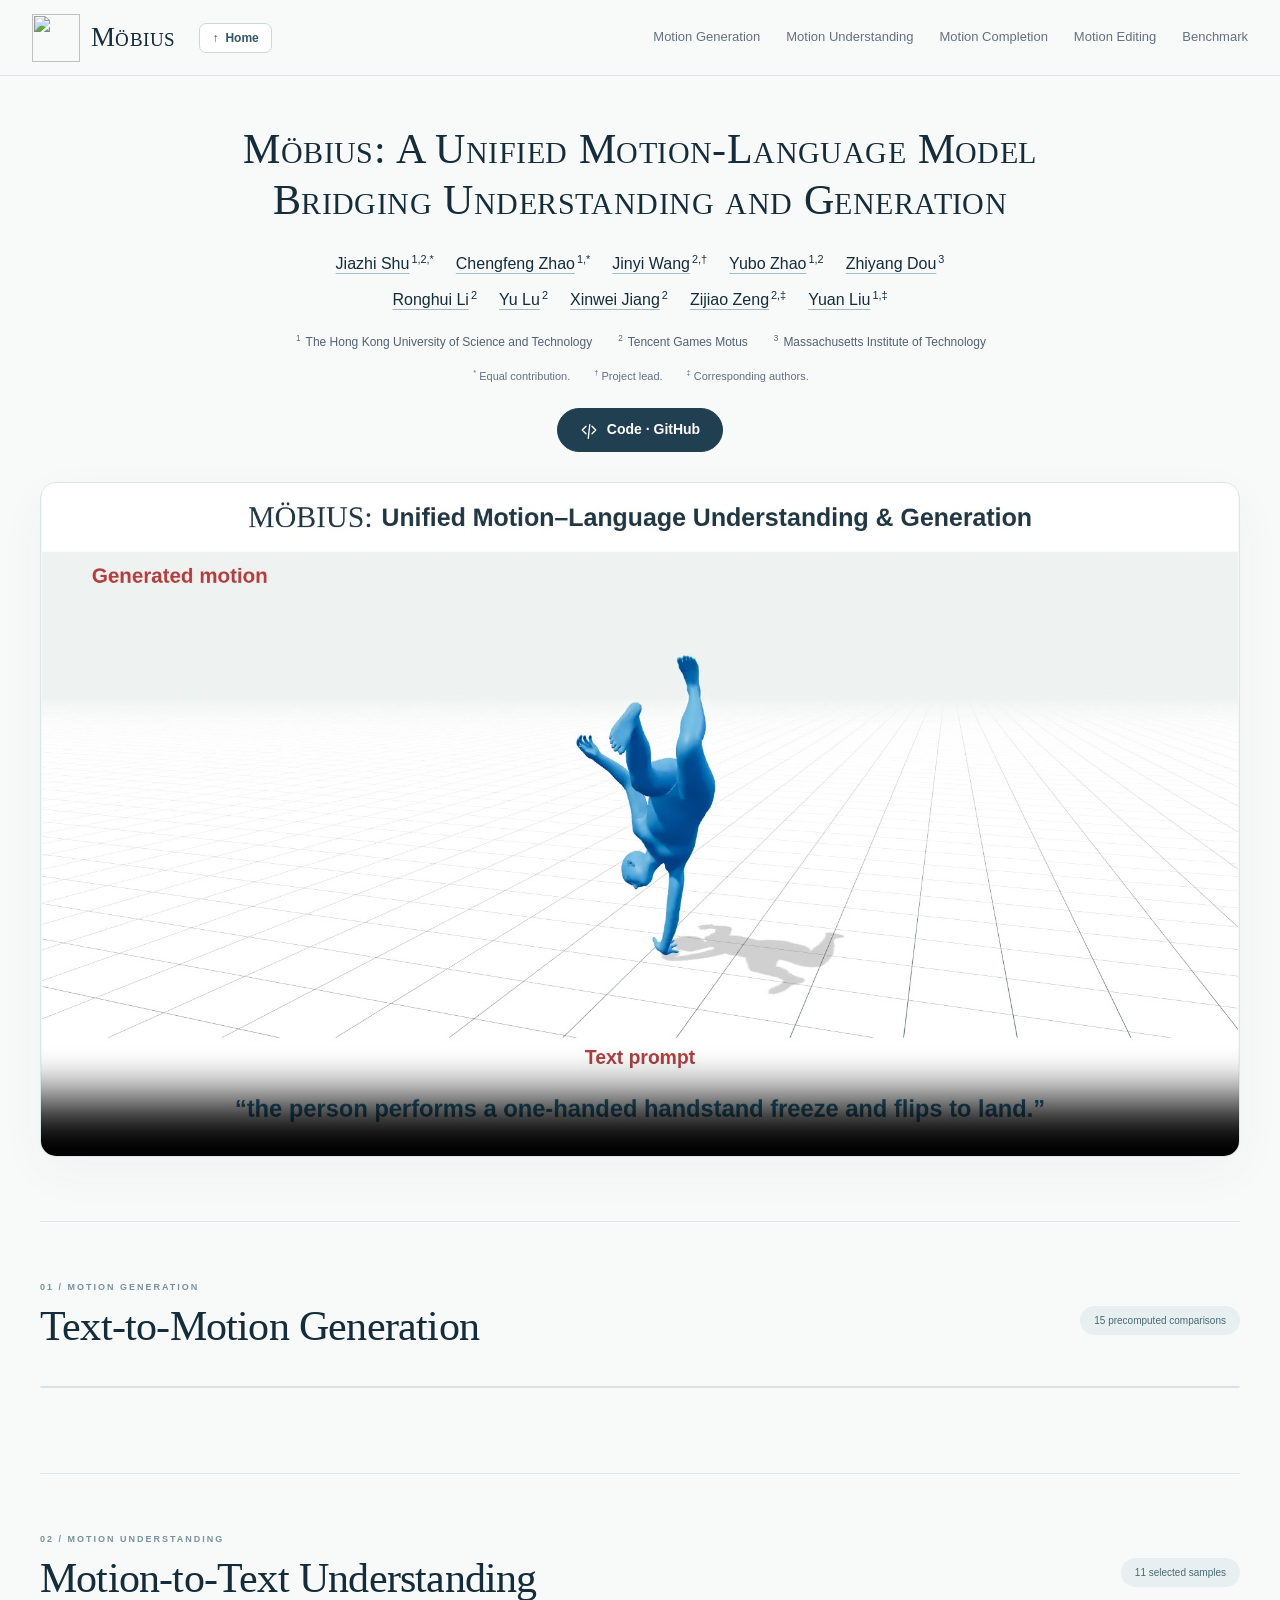
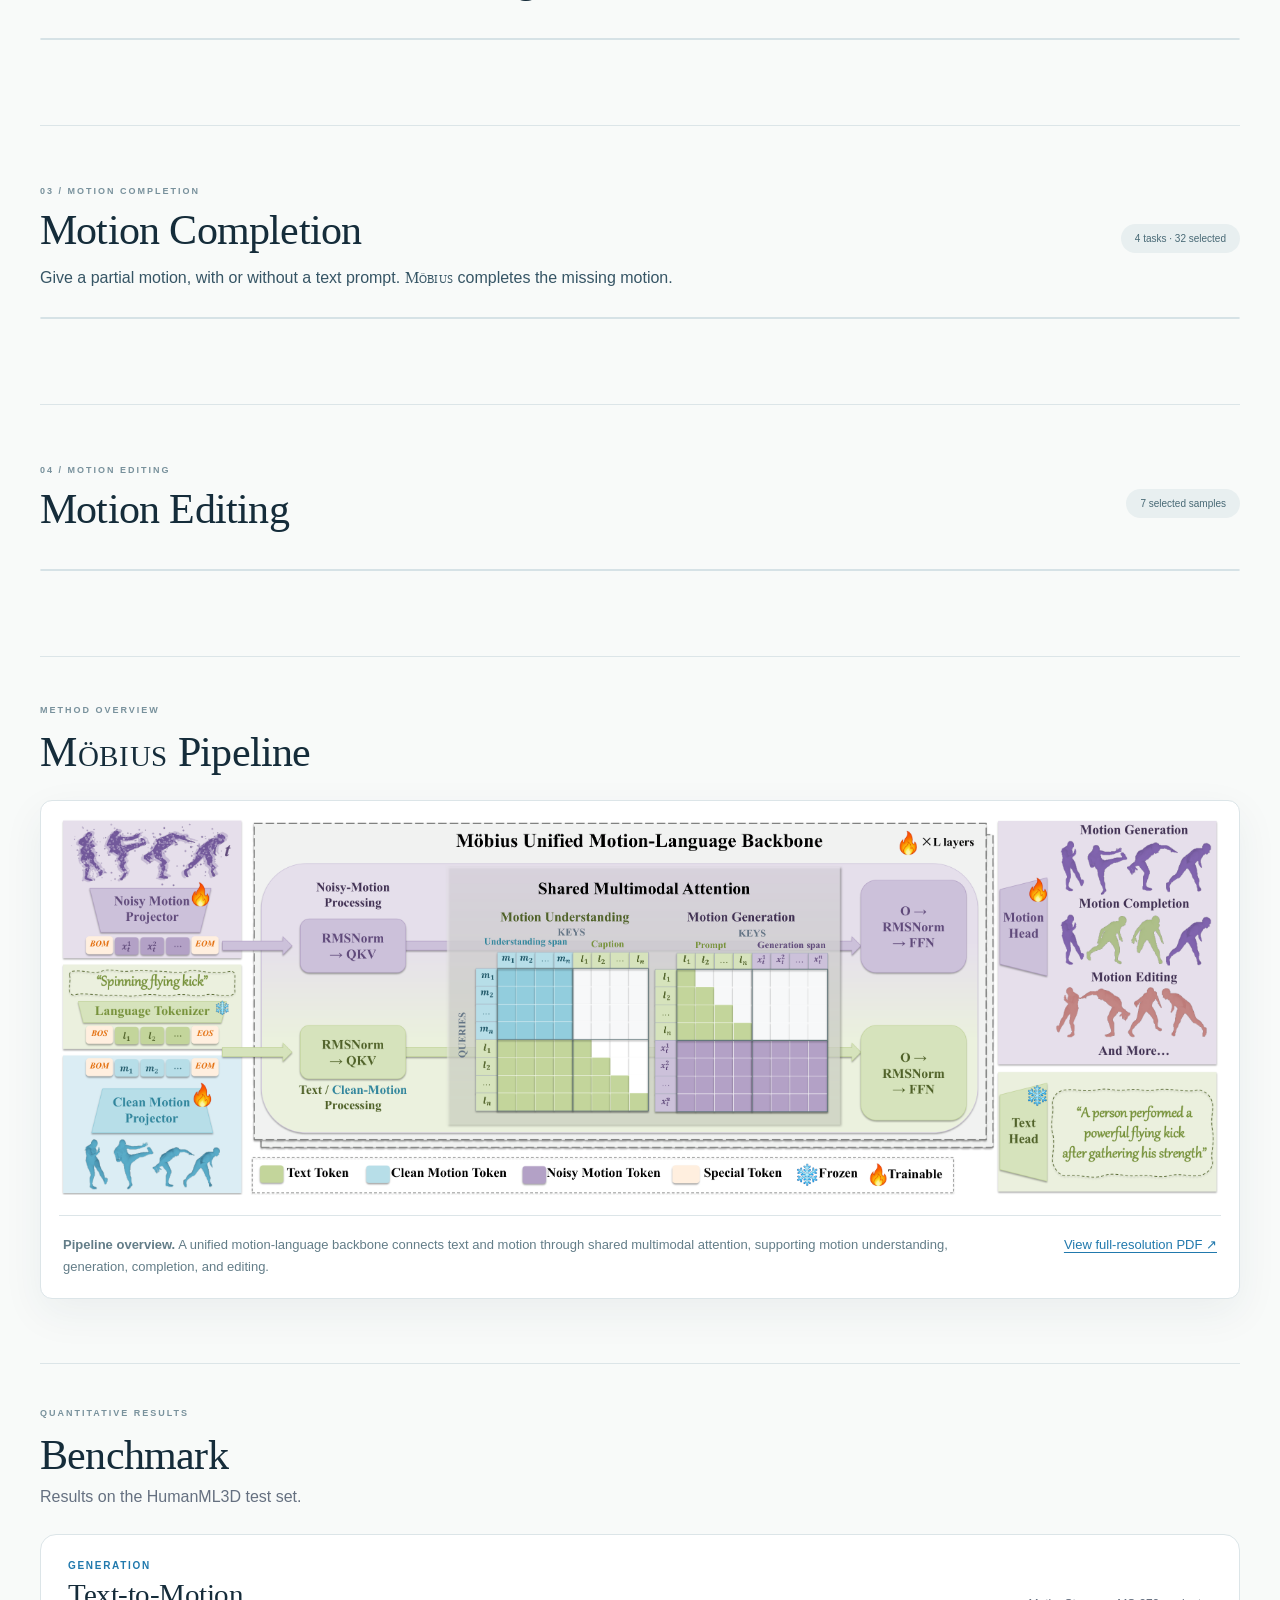
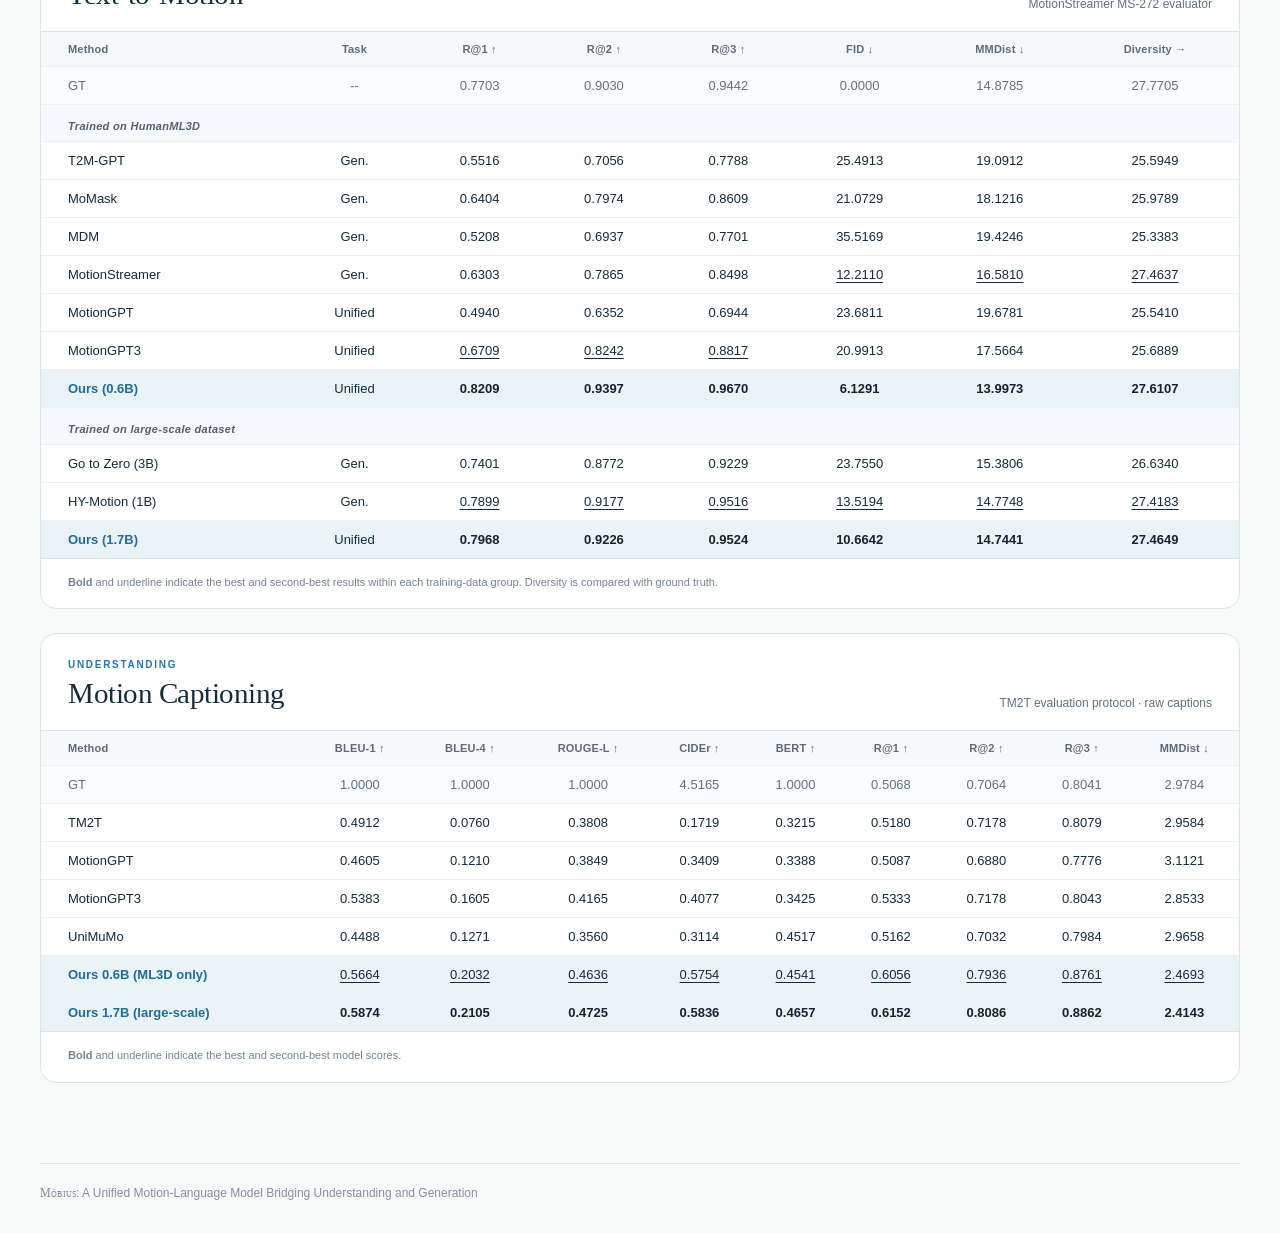
==== index.html @ ee6c6a85 "Link project page to code repository" ====
<!doctype html>
<html lang="en">
<head>
  <meta charset="UTF-8"><meta name="viewport" content="width=device-width,initial-scale=1">
  <title>Möbius: A Unified Motion-Language Model Bridging Understanding and Generation</title>
  <meta name="description" content="Möbius is a unified model for bidirectional human motion understanding and synthesis.">
  <link rel="icon" href="./assets/mobius-icon-square.svg?v=20261015" type="image/svg+xml">
  <link rel="stylesheet" href="./src/styles.css?v=20261030-mobius-smallcaps">
  <script type="importmap">{"imports":{"three":"./vendor/three/three.module.js"}}</script>
<link rel="stylesheet" href="./src/studio-preview.css?v=20261103-code-link"></head>
<body class="studio-preview">
  <header class="site-header"><div class="header-brand"><a class="wordmark" href="#top"><img class="logo" src="./assets/Mobius.svg" alt=""> <span class="paper-wordmark">Möbius</span></a><a class="header-home" href="#top" aria-label="Back to home"><span aria-hidden="true">↑</span> Home</a></div><nav class="section-nav" aria-label="Motion tasks"><a href="#t2m">Motion Generation</a><a href="#m2t">Motion Understanding</a><a href="#structure">Motion Completion</a><a href="#edit">Motion Editing</a><a href="#benchmark">Benchmark</a></nav></header>
  <main>
    <section class="intro paper-intro" id="top">
<h1>Möbius: A Unified Motion-Language Model<br>Bridging Understanding and Generation</h1>

      <div class="paper-authors" aria-label="Authors and affiliations">
        <p class="author-row"><span><a href="https://jiazhishu.github.io/" target="_blank" rel="noopener noreferrer">Jiazhi Shu</a><sup>1,2,*</sup></span><span><a href="https://afterjourney00.github.io/" target="_blank" rel="noopener noreferrer">Chengfeng Zhao</a><sup>1,*</sup></span><span><a href="https://openreview.net/profile?id=~Jinyi_Wang2" target="_blank" rel="noopener noreferrer">Jinyi Wang</a><sup>2,†</sup></span><span><a href="https://knoxzhao.github.io/" target="_blank" rel="noopener noreferrer">Yubo Zhao</a><sup>1,2</sup></span><span><a href="https://people.csail.mit.edu/frankzydou/" target="_blank" rel="noopener noreferrer">Zhiyang Dou</a><sup>3</sup></span></p>
        <p class="author-row"><span><a href="https://li-ronghui.github.io/" target="_blank" rel="noopener noreferrer">Ronghui Li</a><sup>2</sup></span><span><a href="https://openreview.net/profile?id=~Yu_Lu6" target="_blank" rel="noopener noreferrer">Yu Lu</a><sup>2</sup></span><span><a href="https://openreview.net/profile?id=~Xinwei_Jiang1" target="_blank" rel="noopener noreferrer">Xinwei Jiang</a><sup>2</sup></span><span><a href="https://openreview.net/profile?id=~Zijiao_Zeng1" target="_blank" rel="noopener noreferrer">Zijiao Zeng</a><sup>2,‡</sup></span><span><a href="https://liuyuan-pal.github.io/" target="_blank" rel="noopener noreferrer">Yuan Liu</a><sup>1,‡</sup></span></p>
        <div class="author-affiliations"><p><sup>1</sup>The Hong Kong University of Science and Technology</p><p><sup>2</sup>Tencent Games Motus</p><p><sup>3</sup>Massachusetts Institute of Technology</p></div>
        <p class="author-contributions"><span><sup>*</sup>Equal contribution.</span><span><sup>†</sup>Project lead.</span><span><sup>‡</sup>Corresponding authors.</span></p>
      </div>
      <div class="paper-links">
        <a class="paper-code-link" href="https://github.com/JiazhiShu/mobius-code" target="_blank" rel="noopener noreferrer" aria-label="View Möbius code repository on GitHub (opens in a new tab)">
          <svg width="18" height="18" viewBox="0 0 24 24" fill="none" stroke="currentColor" stroke-width="1.8" stroke-linecap="round" stroke-linejoin="round" aria-hidden="true"><path d="m8 7-5 5 5 5m8-10 5 5-5 5m-3-12-2 18"/></svg>
          <span>Code · GitHub</span>
        </a>
      </div>
</section>
<section class="demo-video-section" id="demo-video" aria-label="Möbius demonstration video"><video width="1920" height="1080" controls playsinline preload="auto" poster="./assets/mobius-full-demo-v4-poster.jpg" aria-label="Möbius demo: motion generation, understanding, editing, and a complete workflow"><source src="./assets/mobius-full-demo-v33-hd-compressed.mp4" type="video/mp4">Your browser does not support embedded video.</video></section>
    <section class="task-section" id="t2m" aria-labelledby="t2m-heading"><div class="task-heading"><div><p class="eyebrow">01 / MOTION GENERATION</p><h2 id="t2m-heading">Text-to-Motion Generation</h2></div><span class="section-chip">15 precomputed comparisons</span></div><div class="studio" data-task="t2m"></div></section>
    <section class="task-section" id="m2t" aria-labelledby="m2t-heading"><div class="task-heading"><div><p class="eyebrow">02 / MOTION UNDERSTANDING</p><h2 id="m2t-heading">Motion-to-Text Understanding</h2></div><span class="section-chip">11 selected samples</span></div><div class="studio" data-task="m2t"></div></section>
    <section class="task-section" id="structure" aria-labelledby="structure-heading"><div class="task-heading"><div><p class="eyebrow">03 / MOTION COMPLETION</p><h2 id="structure-heading">Motion Completion</h2><p>Give a partial motion, with or without a text prompt. <span class="mobius-name">Möbius</span> completes the missing motion.</p></div><span class="section-chip">4 tasks · 32 selected</span></div><div class="studio" data-task="structure"></div></section>
    <section class="task-section" id="edit" aria-labelledby="edit-heading"><div class="task-heading"><div><p class="eyebrow">04 / MOTION EDITING</p><h2 id="edit-heading">Motion Editing</h2></div><span class="section-chip">7 selected samples</span></div><div class="studio" data-task="edit"></div></section>
    <section id="method" class="pipeline-section" aria-labelledby="pipeline-heading"><div class="benchmark-heading"><p class="eyebrow">METHOD OVERVIEW</p><h2 id="pipeline-heading"><span class="mobius-name">Möbius</span> Pipeline</h2></div><figure class="pipeline-figure"><a href="./assets/pipeline-v2.pdf" target="_blank" rel="noopener" aria-label="Open the full-resolution pipeline PDF"><img src="./assets/pipeline-v2.webp" width="3333" height="1078" loading="lazy" decoding="async" alt="Möbius architecture: language tokens, clean motion, and noisy motion share a unified backbone for motion understanding, generation, completion, and editing."></a><figcaption><span><strong>Pipeline overview.</strong> A unified motion-language backbone connects text and motion through shared multimodal attention, supporting motion understanding, generation, completion, and editing.</span><a href="./assets/pipeline-v2.pdf" target="_blank" rel="noopener">View full-resolution PDF ↗</a></figcaption></figure></section>
    <section class="benchmark-section" id="benchmark" aria-labelledby="benchmark-heading">
      <div class="benchmark-heading"><p class="eyebrow">QUANTITATIVE RESULTS</p><h2 id="benchmark-heading">Benchmark</h2><p>Results on the HumanML3D test set.</p></div>

      <article class="benchmark-card">
        <div class="benchmark-title"><div><span>GENERATION</span><h3>Text-to-Motion</h3></div><p>MotionStreamer MS-272 evaluator</p></div>
        <div class="table-scroll" role="region" aria-label="Text-to-motion benchmark results" tabindex="0">
          <table class="benchmark-table t2m-table">
            <thead><tr><th>Method</th><th>Task</th><th>R@1 ↑</th><th>R@2 ↑</th><th>R@3 ↑</th><th>FID ↓</th><th>MMDist ↓</th><th>Diversity →</th></tr></thead>
            <tbody>
<tr class="ground-truth"><th>GT</th><td>--</td><td>0.7703</td><td>0.9030</td><td>0.9442</td><td>0.0000</td><td>14.8785</td><td>27.7705</td></tr>
<tr class="group-row"><th colspan="8">Trained on HumanML3D</th></tr>
<tr><th>T2M-GPT</th><td>Gen.</td><td>0.5516</td><td>0.7056</td><td>0.7788</td><td>25.4913</td><td>19.0912</td><td>25.5949</td></tr>
<tr><th>MoMask</th><td>Gen.</td><td>0.6404</td><td>0.7974</td><td>0.8609</td><td>21.0729</td><td>18.1216</td><td>25.9789</td></tr>
<tr><th>MDM</th><td>Gen.</td><td>0.5208</td><td>0.6937</td><td>0.7701</td><td>35.5169</td><td>19.4246</td><td>25.3383</td></tr>
<tr><th>MotionStreamer</th><td>Gen.</td><td>0.6303</td><td>0.7865</td><td>0.8498</td><td class="second">12.2110</td><td class="second">16.5810</td><td class="second">27.4637</td></tr>
<tr><th>MotionGPT</th><td>Unified</td><td>0.4940</td><td>0.6352</td><td>0.6944</td><td>23.6811</td><td>19.6781</td><td>25.5410</td></tr>
<tr><th>MotionGPT3</th><td>Unified</td><td class="second">0.6709</td><td class="second">0.8242</td><td class="second">0.8817</td><td>20.9913</td><td>17.5664</td><td>25.6889</td></tr>
<tr class="ours"><th>Ours (0.6B)</th><td>Unified</td><td class="best">0.8209</td><td class="best">0.9397</td><td class="best">0.9670</td><td class="best">6.1291</td><td class="best">13.9973</td><td class="best">27.6107</td></tr>
<tr class="group-row"><th colspan="8">Trained on large-scale dataset</th></tr>
<tr><th>Go to Zero (3B)</th><td>Gen.</td><td>0.7401</td><td>0.8772</td><td>0.9229</td><td>23.7550</td><td>15.3806</td><td>26.6340</td></tr>
<tr><th>HY-Motion (1B)</th><td>Gen.</td><td class="second">0.7899</td><td class="second">0.9177</td><td class="second">0.9516</td><td class="second">13.5194</td><td class="second">14.7748</td><td class="second">27.4183</td></tr>
<tr class="ours"><th>Ours (1.7B)</th><td>Unified</td><td class="best">0.7968</td><td class="best">0.9226</td><td class="best">0.9524</td><td class="best">10.6642</td><td class="best">14.7441</td><td class="best">27.4649</td></tr>
</tbody>
          </table>
        </div>
        <p class="benchmark-note"><strong>Bold</strong> and <span class="second">underline</span> indicate the best and second-best results within each training-data group. Diversity is compared with ground truth.</p>
      </article>

      <article class="benchmark-card">
        <div class="benchmark-title"><div><span>UNDERSTANDING</span><h3>Motion Captioning</h3></div><p>TM2T evaluation protocol · raw captions</p></div>
        <div class="table-scroll" role="region" aria-label="Motion-to-text benchmark results" tabindex="0">
          <table class="benchmark-table m2t-table">
            <thead><tr><th>Method</th><th>BLEU-1 ↑</th><th>BLEU-4 ↑</th><th>ROUGE-L ↑</th><th>CIDEr ↑</th><th>BERT ↑</th><th>R@1 ↑</th><th>R@2 ↑</th><th>R@3 ↑</th><th>MMDist ↓</th></tr></thead>
            <tbody>
<tr class="ground-truth"><th>GT</th><td>1.0000</td><td>1.0000</td><td>1.0000</td><td>4.5165</td><td>1.0000</td><td>0.5068</td><td>0.7064</td><td>0.8041</td><td>2.9784</td></tr>
<tr><th>TM2T</th><td>0.4912</td><td>0.0760</td><td>0.3808</td><td>0.1719</td><td>0.3215</td><td>0.5180</td><td>0.7178</td><td>0.8079</td><td>2.9584</td></tr>
<tr><th>MotionGPT</th><td>0.4605</td><td>0.1210</td><td>0.3849</td><td>0.3409</td><td>0.3388</td><td>0.5087</td><td>0.6880</td><td>0.7776</td><td>3.1121</td></tr>
<tr><th>MotionGPT3</th><td>0.5383</td><td>0.1605</td><td>0.4165</td><td>0.4077</td><td>0.3425</td><td>0.5333</td><td>0.7178</td><td>0.8043</td><td>2.8533</td></tr>
<tr><th>UniMuMo</th><td>0.4488</td><td>0.1271</td><td>0.3560</td><td>0.3114</td><td>0.4517</td><td>0.5162</td><td>0.7032</td><td>0.7984</td><td>2.9658</td></tr>
<tr class="ours"><th>Ours 0.6B (ML3D only)</th><td class="second">0.5664</td><td class="second">0.2032</td><td class="second">0.4636</td><td class="second">0.5754</td><td class="second">0.4541</td><td class="second">0.6056</td><td class="second">0.7936</td><td class="second">0.8761</td><td class="second">2.4693</td></tr>
<tr class="ours"><th>Ours 1.7B (large-scale)</th><td class="best">0.5874</td><td class="best">0.2105</td><td class="best">0.4725</td><td class="best">0.5836</td><td class="best">0.4657</td><td class="best">0.6152</td><td class="best">0.8086</td><td class="best">0.8862</td><td class="best">2.4143</td></tr>
</tbody>
          </table>
        </div>
        <p class="benchmark-note"><strong>Bold</strong> and <span class="second">underline</span> indicate the best and second-best model scores.</p>
      </article>
    </section>
    <footer><span><span class="mobius-name">Möbius</span>: A Unified Motion-Language Model Bridging Understanding and Generation</span></footer>
  </main>
  <template id="viewer-template"><div class="case-nav"><div><span class="case-eyebrow">EXAMPLE</span><span id="case-count">01 / 08</span></div><div class="case-controls"><button id="previous-case" aria-label="Previous example">←</button><label class="sr-only" for="case-select">Choose example</label><select id="case-select"></select><button id="next-case" aria-label="Next example">→</button></div></div>      <div class="studio-body">
        <div class="viewer-column">
          <div class="stage-toolbar"><span id="stage-title">Reference motion</span><div class="view-buttons" aria-label="Camera presets"><button data-camera="perspective" aria-label="Perspective view" aria-pressed="true">3D</button><button data-camera="front" aria-pressed="false">Front</button><button data-camera="side" aria-pressed="false">Side</button><button id="reset-view" title="Reset camera">Reset</button></div></div>
          <div class="stage" id="stage">
            <canvas id="motion-canvas" aria-label="Interactive 3D human motion. Drag to orbit and scroll to zoom." tabindex="0"></canvas>
            <div class="stage-tag" id="stage-tag">REFERENCE SAMPLE</div>
            <div class="stage-status" id="stage-status" role="status">Loading motion…</div>
            <div class="split-label" id="split-source" hidden>Source</div>
            <div class="split-label" id="split-output" hidden>Edited</div>
            <div class="split-empty" id="edit-empty" hidden><span class="empty-mark">＋</span><strong>Edited motion</strong><p>A paired model result will appear here.</p></div>
            <div class="stage-help">Drag to orbit · Scroll to zoom</div><div class="axis-label">Y ↑ <span>METERS</span></div>
          </div>
          <div class="transport">
            <div class="timeline-heading"><span id="timeline-label">Motion timeline</span><div class="legend" id="mask-legend" hidden><span class="known-dot">Given frames</span><span class="generated-dot">Generated frames</span></div><span id="frame-label">0 / 0</span></div>
            <div class="timeline"><div id="mask-track" aria-hidden="true"></div><input id="scrubber" type="range" min="0" max="1" value="0" step="0.001" aria-label="Playback time" disabled></div>
            <div class="playback-row"><div class="playback-left"><button id="play" class="play-button" aria-label="Play motion" disabled>▶</button><button id="step-back" class="step-button" aria-label="Previous frame" disabled>Ⅰ‹</button><button id="step-forward" class="step-button" aria-label="Next frame" disabled>›Ⅰ</button><output id="time-label">0.00 / 0.00 s</output></div><div class="playback-right"><label class="speed-label" for="speed">Speed</label><select id="speed"><option value="0.25">0.25×</option><option value="0.5">0.5×</option><option value="1" selected>1×</option><option value="1.5">1.5×</option></select><label class="check-label"><input id="ghosts" type="checkbox"> Ghost poses</label></div></div>
          </div>
        </div>
        <aside class="inspector" id="inspector"></aside>
      </div>
      <div class="provenance-bar" hidden><span class="reference-badge">PRECOMPUTED RESULTS</span><p id="provenance-text"></p></div>
</template>
  <noscript>This interactive viewer needs JavaScript enabled.</noscript>
  <script type="module" src="./src/studio-app.js?v=20261030-mobius-smallcaps"></script><script type="module" src="./src/studio-preview.js?v=20261015-simple-intro"></script>
</body>
</html>
---- src/styles.css ----
:root{font-family:Inter,Arial,Helvetica,sans-serif;color:#202936;background:#fbfcfd;font-synthesis:none;--ink:#202936;--muted:#657080;--line:#e4e8ed;--blue:#3275d1;--orange:#e9823f}
*{box-sizing:border-box}body{margin:0}button,select,input{font:inherit}button,a,input,select{-webkit-tap-highlight-color:transparent}button{cursor:pointer}button:disabled{cursor:not-allowed;opacity:.4}button:focus-visible,a:focus-visible,select:focus-visible,input:focus-visible,canvas:focus-visible{outline:3px solid #3275d1;outline-offset:3px}button{color:inherit}a{color:inherit;text-decoration:none}[hidden]{display:none!important}.site-header{height:82px;display:flex;align-items:center;justify-content:space-between;gap:24px;max-width:1440px;padding:0 48px;margin:auto;border-bottom:1px solid var(--line)}.wordmark{font-size:20px;letter-spacing:-.6px;font-weight:700;display:flex;align-items:center;gap:11px}.logo{background:#202936;color:#ffa36a;font-size:25px;width:33px;height:33px;border-radius:9px;display:grid;place-items:center;line-height:1;padding-bottom:4px}.build-label{font-size:12px;letter-spacing:1.4px;color:#7b8592}.build-label span{margin:0 9px;color:#bec6ce}.header-link{font-size:14px}.header-link span{margin-left:10px}main{max-width:1344px;margin:auto;padding:0 32px}.intro{padding:48px 0 32px}.eyebrow{font-size:12px;letter-spacing:2px;font-weight:600;color:var(--muted);margin:0 0 13px}h1{font-size:clamp(32px,3.8vw,51px);font-weight:550;letter-spacing:-2px;line-height:1.12;margin:0 0 14px}.intro>p:last-child{margin:0;color:var(--muted);font-size:16px}.studio{background:white;border:1px solid var(--line);border-radius:16px;overflow:hidden;box-shadow:0 10px 30px #263d5110}.task-tabs{display:flex;padding:0 22px;border-bottom:1px solid var(--line);gap:12px;overflow:auto}.task-tabs button{background:none;border:0;border-bottom:2px solid transparent;padding:22px 15px 19px;white-space:nowrap;font-size:14px;font-weight:550;color:var(--muted)}.task-tabs button span{font-size:12px;color:#9aa3ae;margin-right:9px}.task-tabs button[aria-selected=true]{color:var(--ink);border-bottom-color:var(--orange)}.task-tabs button[aria-selected=true] span{color:var(--orange)}.studio-body{display:grid;grid-template-columns:minmax(0,1fr) 300px;min-height:548px}.viewer-column{min-width:0;border-right:1px solid var(--line)}.stage-toolbar{display:flex;justify-content:space-between;align-items:center;gap:12px;padding:16px 22px;font-size:14px;background:#f7f9fb}.view-buttons{display:flex;gap:3px;flex-wrap:wrap}.view-buttons button{background:transparent;border:1px solid transparent;border-radius:5px;padding:5px 9px;font-size:12px;color:var(--muted)}.view-buttons button[aria-pressed=true]{border-color:#dce2e8;background:white;color:var(--ink)}.view-buttons button:hover{background:#e9edf1}.stage{position:relative;height:364px;overflow:hidden;background:#f3f6f9}canvas{width:100%;height:100%;display:block;touch-action:none}.stage-tag{position:absolute;top:18px;left:22px;font-size:11px;letter-spacing:1.3px;color:#778595;border:1px solid #dce3ea;border-radius:4px;background:#ffffffbf;padding:6px 9px;pointer-events:none}.stage-help{position:absolute;bottom:17px;left:22px;font-size:12px;color:#7b8898;pointer-events:none}.axis-label{position:absolute;right:22px;bottom:17px;font-size:12px;color:#6c798a;pointer-events:none}.axis-label span{margin-left:12px;font-size:10px;letter-spacing:1px}.stage-status{position:absolute;inset:0;background:#f3f6f9ef;display:flex;flex-direction:column;align-items:center;justify-content:center;gap:15px;text-align:center;font-size:14px;color:var(--muted);padding:24px;z-index:3}.stage-status button{border:1px solid var(--line);border-radius:6px;background:white;padding:8px 15px}.split-empty{position:absolute;left:50%;right:0;top:0;bottom:0;border-left:1px solid #d9e0e7;background:#f5f7f9eb;display:flex;flex-direction:column;align-items:center;justify-content:center;padding:25px;text-align:center}.split-empty strong{font-size:16px;font-weight:550}.split-empty p{font-size:14px;line-height:1.6;color:var(--muted);max-width:190px}.empty-mark{font-size:32px;color:#adb7c3;margin-bottom:12px}.split-label{position:absolute;left:23px;top:62px;font-size:13px;color:var(--muted)}.transport{padding:20px 23px}.timeline-heading{display:flex;align-items:center;justify-content:space-between;gap:12px;font-size:12px;color:var(--muted)}[id$="-frame-label"]{font-variant-numeric:tabular-nums;margin-left:auto}.legend{display:flex;gap:13px;font-size:12px}.legend span:before{content:'';display:inline-block;width:7px;height:7px;border-radius:2px;background:var(--blue);margin-right:5px}.legend .generated-dot:before{background:var(--orange)}.timeline{position:relative;height:30px;display:flex;align-items:center;margin:8px 0 13px}[id$="-mask-track"]{position:absolute;left:0;right:0;height:6px;border-radius:4px;overflow:hidden;background:#d5e0ee;display:flex}[id$="-mask-track"] i{height:100%;min-width:1px}.timeline input{appearance:none;-webkit-appearance:none;width:100%;margin:0;background:transparent;position:relative;height:24px;cursor:pointer}.timeline input::-webkit-slider-runnable-track{height:6px;background:transparent}.timeline input::-moz-range-track{height:6px;background:transparent}.timeline input::-webkit-slider-thumb{appearance:none;width:12px;height:20px;background:#263442;border:3px solid white;border-radius:5px;margin-top:-7px;box-shadow:0 0 0 1px #263442}.timeline input::-moz-range-thumb{width:7px;height:14px;background:#263442;border:3px solid white;border-radius:5px;box-shadow:0 0 0 1px #263442}.playback-row,.playback-left,.playback-right{display:flex;align-items:center;gap:12px}.playback-row{justify-content:space-between;flex-wrap:wrap}.play-button{width:34px;height:34px;border:0;border-radius:50%;background:#273442;color:white;font-size:13px}.step-button{border:0;background:transparent;font-size:17px;padding:2px;color:#6b7787}output{font-size:12px;font-variant-numeric:tabular-nums;color:var(--muted)}select{border:1px solid var(--line);background:white;border-radius:6px;padding:6px 8px;font-size:14px;color:var(--ink)}.speed-label{font-size:12px;color:var(--muted)}.check-label{display:flex;align-items:center;gap:5px;font-size:12px;white-space:nowrap;color:var(--muted)}input[type=checkbox]{accent-color:var(--blue)}.inspector{padding:27px 25px;display:flex;flex-direction:column;gap:22px;min-width:0}.inspector .eyebrow{font-size:11px;letter-spacing:1.6px;margin-bottom:11px}.inspector h2{font-size:21px;letter-spacing:-.5px;line-height:1.3;margin:0 0 10px;font-weight:550}.description{font-size:14px;color:var(--muted);line-height:1.65;margin:0}.prompt-card{border-left:2px solid #dbe5f3;padding-left:14px;margin:0;font-size:16px;line-height:1.65}.task-block{display:flex;flex-direction:column;gap:10px}.task-block label{font-size:12px;color:var(--muted);font-weight:550}.task-block select{width:100%;font-size:14px;padding:10px}.empty-output{background:#f7f9fb;border:1px dashed #dce3ea;border-radius:8px;padding:14px;font-size:14px;color:#7a8696;line-height:1.6}.task-actions{display:flex;gap:5px;flex-wrap:wrap}.task-actions button{font-size:12px;padding:8px;border-radius:6px;border:1px solid var(--line);background:white}.task-actions button[aria-pressed=true]{background:#eaf1fb;border-color:#bfd2ee;color:#2864b6}.facts{display:flex;flex-wrap:wrap;gap:7px}.facts span{font-size:11px;color:#748090;padding:5px 7px;border:1px solid var(--line);border-radius:4px}.metadata{margin-top:auto;padding-top:15px;border-top:1px solid var(--line);font-size:12px;color:var(--muted)}.metadata summary{cursor:pointer}.metadata dl{display:grid;grid-template-columns:1fr 1fr;gap:8px;font-size:12px;overflow-wrap:anywhere}.metadata dt{color:#8a94a1}.metadata dd{margin:0}.provenance-bar{display:flex;align-items:center;gap:12px;padding:12px 22px;background:#fafbfd;border-top:1px solid var(--line)}.reference-badge{white-space:nowrap;color:#7c6543;background:#f4efe7;border:1px solid #e9dece;font-size:10px;letter-spacing:.8px;padding:4px 7px;border-radius:4px}.provenance-bar p{font-size:12px;line-height:1.5;margin:0;color:#788391}.examples{padding:43px 0 35px}.section-heading{display:flex;align-items:flex-end;justify-content:space-between;gap:20px;margin-bottom:22px}.section-heading .eyebrow{font-size:10px;margin-bottom:9px}.section-heading h2{font-size:24px;letter-spacing:-.6px;margin:0;font-weight:550}.section-heading>span{font-size:12px;color:var(--muted)}.sample-grid{display:grid;grid-template-columns:repeat(4,minmax(0,1fr));gap:16px}.sample-card{text-align:left;background:white;border:1px solid var(--line);border-radius:10px;overflow:hidden;padding:0;transition:border-color .15s,transform .15s}.sample-card:hover{transform:translateY(-3px);border-color:#a9bfdc}.sample-card[aria-pressed=true]{border-color:#6592cb;box-shadow:0 0 0 1px #6592cb}.sample-image{height:140px;background:#f3f6f9;display:block;width:100%;object-fit:contain}.sample-card-body{padding:15px}.sample-card-top{display:flex;justify-content:space-between;gap:6px;align-items:center}.sample-card strong{font-size:14px;font-weight:550}.sample-card small{font-size:10px;color:#8994a0}.sample-card p{font-size:12px;line-height:1.6;color:var(--muted);margin:8px 0 0}.sample-card .sample-number{font-size:52px;letter-spacing:-3px;color:#c1cdda;display:grid;place-items:center}footer{display:flex;justify-content:space-between;gap:20px;padding:22px 0 32px;border-top:1px solid var(--line);font-size:12px;color:#85909c}.footer-divider{margin:0 10px;color:#c0c7cf}
@media(min-width:1500px){.stage{height:410px}}@media(max-width:1000px){.studio-body{grid-template-columns:minmax(0,1fr) 260px}.inspector{padding:22px 18px}.legend{gap:7px}.playback-right{gap:7px}.speed-label{display:none}.build-label{display:none}.task-tabs{gap:2px;padding:0 12px}.task-tabs button{padding-left:12px;padding-right:12px}.sample-grid{gap:12px}.sample-card-top{align-items:flex-start;flex-direction:column}}
@media(max-width:760px){main{padding:0 18px}.site-header{padding:0 20px;height:66px}.header-link{font-size:12px}.intro{padding:32px 0 26px}h1{letter-spacing:-1.3px}.intro>p:last-child{font-size:14px;line-height:1.6}.studio-body{grid-template-columns:1fr}.viewer-column{border-right:0}.inspector{border-top:1px solid var(--line);gap:18px;padding:24px}.stage{height:330px}.task-tabs{padding:0 8px;gap:0}.task-tabs button{font-size:13px;padding:18px 12px}.task-tabs button span{display:none}.stage-toolbar{padding:12px 15px;font-size:12px}.stage-tag{left:15px}.transport{padding:17px 16px}.timeline-heading{flex-wrap:wrap;gap:7px}.legend{font-size:11px}.playback-row{gap:14px}.playback-left,.playback-right{gap:9px}.provenance-bar{align-items:flex-start;padding:13px 16px;gap:8px}.sample-grid{grid-template-columns:repeat(2,minmax(0,1fr))}.section-heading h2{font-size:21px}.section-heading>span{display:none}.sample-image{height:125px}.sample-card-top{flex-direction:row}.sample-card small{display:none}footer{flex-direction:column;gap:10px}.stage-help{font-size:10px;left:15px}.axis-label{right:15px}.split-empty{padding:15px}.split-empty p{font-size:12px}.examples{padding-top:30px}}
@media(prefers-reduced-motion:reduce){*{transition:none!important;scroll-behavior:auto!important}}

[id$="-split-output"]{left:calc(50% + 23px)}

/* Four independent task sections. Each viewer keeps its own sample and time. */
html{scroll-behavior:smooth;scroll-padding-top:100px}
.site-header{position:sticky;top:0;z-index:10;background:#fbfcfdf5;backdrop-filter:blur(14px);max-width:none;padding-left:max(32px,calc((100vw - 1280px)/2));padding-right:max(32px,calc((100vw - 1280px)/2))}
.section-nav{display:flex;align-items:center;gap:28px;font-size:14px;color:var(--muted)}
.section-nav a{padding:10px 0;border-bottom:2px solid transparent;white-space:nowrap}.section-nav a:hover,.section-nav a[aria-current]{color:var(--ink);border-color:var(--orange)}
.intro{padding:48px 0 42px}.task-section{scroll-margin-top:105px;padding:0 0 74px}.task-section+.task-section{padding-top:36px;border-top:1px solid var(--line)}
.task-heading{display:flex;justify-content:space-between;align-items:center;gap:20px;margin-bottom:23px}.task-heading h2{font-size:32px;letter-spacing:-1px;margin:0 0 10px;font-weight:550}.task-heading p:last-child{margin:0;font-size:16px;color:var(--muted);line-height:1.5}.task-heading .eyebrow{font-size:11px;margin-bottom:10px}
.section-chip{border:1px solid #d2e2f5;background:#f0f6ff;color:#356aa8;border-radius:30px;padding:9px 14px;font-size:12px;white-space:nowrap}.muted-chip{color:#7d715b;background:#faf7f1;border-color:#e7dfd1}
.case-nav{display:flex;align-items:center;justify-content:space-between;gap:20px;padding:15px 22px;border-bottom:1px solid var(--line)}.case-nav>div{display:flex;align-items:center;gap:15px}.case-eyebrow{font-size:11px;color:#8a94a1;letter-spacing:1.6px}[id$="-case-count"]{font-size:14px;font-variant-numeric:tabular-nums;color:var(--muted)}.case-controls button{border:1px solid var(--line);background:white;width:34px;height:34px;border-radius:6px;font-size:18px}.case-controls button:hover:not(:disabled){background:#f2f6fc}.case-controls select{font-size:14px;min-width:230px;max-width:360px;padding:7px 12px}.studio-body{min-height:0;grid-template-columns:minmax(0,1fr) 330px}.viewer-column{display:flex;flex-direction:column}.stage{height:400px;flex:1;min-height:400px;max-height:540px}.stage canvas{position:absolute;inset:0}.transport{margin-top:auto}.inspector{gap:22px;min-height:480px}.prompt-card{font-size:16px;line-height:1.75}.description{font-size:14px}.metadata dl{grid-template-columns:75px minmax(0,1fr)}.sr-only{position:absolute;width:1px;height:1px;padding:0;margin:-1px;overflow:hidden;clip:rect(0,0,0,0);white-space:nowrap;border:0}
@media(max-width:1000px){.section-nav{gap:18px}.studio-body{grid-template-columns:minmax(0,1fr) 290px}.site-header{padding:0 24px}.task-heading h2{font-size:29px}}
@media(max-width:760px){html{scroll-padding-top:122px}.site-header{height:auto;min-height:96px;display:block;padding:14px 20px 0}.wordmark{font-size:18px}.section-nav{gap:20px;overflow-x:auto;font-size:12px;margin-top:10px;padding-bottom:3px}.section-nav a{padding:7px 0}.intro{padding:32px 0}.intro h1{font-size:34px}.task-section{scroll-margin-top:122px;padding-bottom:44px}.task-section+.task-section{padding-top:30px}.task-heading{display:block}.task-heading h2{font-size:27px}.task-heading p:last-child{font-size:14px}.section-chip{display:inline-block;margin-top:15px;font-size:11px;padding:7px 11px}.studio-body{grid-template-columns:1fr}.case-nav{padding:13px 15px;gap:10px}.case-nav>div{gap:8px}.case-eyebrow{display:none}.case-controls{min-width:0}.case-controls select{min-width:0;width:145px;max-width:100%;font-size:12px;padding:7px}.case-controls button{width:29px;height:31px;flex-shrink:0}[id$="-case-count"]{font-size:12px;white-space:nowrap}.stage{height:330px;min-height:330px;max-height:330px;flex:none}.inspector{min-height:0}.prompt-card{font-size:15px;line-height:1.7}.provenance-bar p{overflow-wrap:anywhere}.case-nav>div:first-child{flex-shrink:0}}
@media(prefers-reduced-motion:reduce){html{scroll-behavior:auto}}
.comparison-legend{display:flex;flex-direction:column;align-items:flex-start;gap:11px;font-size:15px}.comparison-legend label{display:flex;align-items:center;gap:7px;cursor:pointer}.comparison-legend input{width:15px;height:15px;margin:0;flex:none}.comparison-legend .model-a{color:#2864b6}.comparison-legend .model-b{color:#a64e15}.comparison-legend .model-c{color:#6941c6}.comparison-legend .model-a input{accent-color:#3275d1}.comparison-legend .model-b input{accent-color:#e9823f}.comparison-legend .model-c input{accent-color:#8b5cf6}[id$='-separation']{width:100%;accent-color:#3275d1}
.reference-caption{border-left-color:#d8dee7;color:#687383}
.motius-result .eyebrow,.motius-caption{color:#3275d1}.motius-caption{border-left-color:#3275d1}
.fixed-condition-result .eyebrow,.fixed-condition-caption{color:#00a7a0}.fixed-condition-caption{border-left-color:#00a7a0}
.motiongpt-result .eyebrow,.motiongpt-caption{color:#e9823f}.motiongpt-caption{border-left-color:#e9823f}
.reference-result .eyebrow{color:#8793a1}.caption-result+.caption-result{margin-top:20px}
.pair-legend{display:flex;flex-wrap:wrap;gap:16px;margin:18px 0 8px;color:#687383;font-size:13px}
.pair-legend span{display:inline-flex;align-items:center;gap:7px}
.pair-dot{width:9px;height:9px;border-radius:50%;display:inline-block}
.known-orange{background:#e9823f}.generated-blue{background:#3275d1}
.legend.pair-reversed .known-dot:before{background:#e9823f}.legend.pair-reversed .generated-dot:before{background:#3275d1}
.structural-task-tabs{display:grid;grid-template-columns:repeat(4,1fr);border-bottom:1px solid var(--line);background:#fbfcfd}
.structural-task-tabs button{border:0;border-right:1px solid var(--line);border-bottom:2px solid transparent;background:transparent;padding:14px 10px;color:var(--muted);font-size:13px}
.structural-task-tabs button:last-child{border-right:0}.structural-task-tabs button[aria-pressed=true]{background:#fff;color:var(--ink);border-bottom-color:var(--orange);font-weight:600}
@media(max-width:760px){.structural-task-tabs{grid-template-columns:repeat(2,1fr)}.structural-task-tabs button:nth-child(2){border-right:0}}

/* Paper identity, pipeline, and quantitative results. */
.intro{padding:64px 0 70px;text-align:center;scroll-margin-top:105px}
.intro h1{max-width:1280px;margin:0 auto 44px;font-size:clamp(34px,3.6vw,52px);font-weight:650;letter-spacing:-2px;line-height:1.1}
.pipeline-figure{margin:0;padding:22px 28px 18px;border:1px solid var(--line);border-radius:18px;background:#fff;box-shadow:0 14px 42px #263d5110}
.pipeline-figure img{display:block;width:100%;height:auto}
.benchmark-section{scroll-margin-top:105px;padding:44px 0 80px;border-top:1px solid var(--line)}
.benchmark-heading{margin-bottom:28px}.benchmark-heading h2{margin:0 0 9px;font-size:36px;font-weight:600;letter-spacing:-1.2px}.benchmark-heading>p:last-child{margin:0;color:var(--muted);font-size:16px}
.benchmark-card{margin-top:24px;border:1px solid var(--line);border-radius:16px;background:#fff;overflow:hidden;box-shadow:0 10px 30px #263d510b}
.benchmark-title{display:flex;align-items:flex-end;justify-content:space-between;gap:22px;padding:25px 27px 20px;border-bottom:1px solid var(--line)}
.benchmark-title span{display:block;margin-bottom:7px;color:var(--blue);font-size:10px;font-weight:700;letter-spacing:1.7px}.benchmark-title h3{margin:0;font-size:23px;font-weight:600;letter-spacing:-.5px}.benchmark-title p{margin:0;color:var(--muted);font-size:12px}
.table-scroll{width:100%;overflow-x:auto;overscroll-behavior-inline:contain}.table-scroll:focus-visible{outline:3px solid #3275d1;outline-offset:-3px}
.benchmark-table{width:100%;min-width:920px;border-collapse:collapse;font-size:13px;font-variant-numeric:tabular-nums}.m2t-table{min-width:1120px}
.benchmark-table th,.benchmark-table td{padding:11px 13px;border-bottom:1px solid #edf0f3;text-align:center;white-space:nowrap}.benchmark-table th:first-child{text-align:left;padding-left:27px}.benchmark-table thead th{position:sticky;top:0;background:#f6f8fa;color:#5f6b79;font-size:11px;font-weight:650;letter-spacing:.2px}.benchmark-table tbody th{font-weight:500}.benchmark-table tbody tr:last-child>*{border-bottom:0}
.benchmark-table .ground-truth>*{background:#fafbfd;color:#647181}.benchmark-table .group-row th{padding-top:15px;padding-bottom:9px;background:#f5f8fc;color:#536171;font-size:11px;font-style:italic;font-weight:600;letter-spacing:.3px}.benchmark-table .ours>*{background:#f3f7fd}.benchmark-table .ours th{color:#2864b6;font-weight:700}.benchmark-table .best{font-weight:750;color:#172333}.benchmark-table .second{text-decoration:underline;text-decoration-thickness:1px;text-underline-offset:3px}
.benchmark-note{margin:0;padding:15px 27px 17px;border-top:1px solid var(--line);color:#788391;font-size:11px;line-height:1.6}
@media(max-width:760px){.intro{padding:42px 0 46px}.intro h1{margin-bottom:28px;font-size:clamp(29px,9vw,40px);letter-spacing:-1.7px}.pipeline-figure{margin-left:-10px;margin-right:-10px;padding:9px;border-radius:12px}.benchmark-section{padding:34px 0 54px}.benchmark-heading h2{font-size:30px}.benchmark-title{display:block;padding:20px}.benchmark-title p{margin-top:9px}.benchmark-table th:first-child{padding-left:18px}.benchmark-note{padding:13px 18px}}

/* MÖBIUS paper identity and figure placement. */
.wordmark .logo{display:block;width:48px;height:48px;object-fit:contain;object-position:center;flex-shrink:0;background:none;border-radius:0;padding:0}
.teaser-figure{margin:0}
.teaser-figure img{display:block;width:100%;height:auto}
.pipeline-section{padding:48px 0 64px;border-top:1px solid var(--line)}
@media(max-width:760px){.wordmark .logo{width:40px;height:40px}.pipeline-section{padding:34px 0 46px}.teaser-figure{margin:0 -18px}}

.demo-video-section{padding:38px 0 64px;scroll-margin-top:100px}.demo-video-section video{display:block;width:100%;aspect-ratio:16/9;background:#f4f6f8;border:1px solid var(--line);border-radius:16px}.demo-video-section .benchmark-heading p{line-height:1.6}

/* Paper title: Times-compatible serif and ICLR small capitals. */
@font-face{font-family:PaperSerif;src:url('../assets/fonts/PaperSerif-Regular.ttf') format('truetype');font-style:normal;font-weight:400;font-display:swap}
.intro h1,.wordmark .paper-wordmark{font-family:PaperSerif,'Times New Roman',Times,serif;font-weight:400;font-variant-caps:small-caps;font-synthesis:small-caps;letter-spacing:.015em}
.intro h1{font-size:clamp(29px,3.5vw,48px);line-height:1.2}
.wordmark .paper-wordmark{font-size:27px;line-height:1}
@media(max-width:760px){.intro h1{font-size:clamp(26px,6.8vw,36px)}.wordmark .paper-wordmark{font-size:24px}}

.paper-authors{margin:26px 0 36px;text-align:center;color:var(--ink)}
.author-row{display:flex;flex-wrap:wrap;justify-content:center;gap:10px 24px;margin:10px 0;font-size:19px;line-height:1.6}.author-row>span{white-space:nowrap}.paper-authors sup{font-size:.68em;vertical-align:super;line-height:0;margin-left:2px}.author-affiliations{margin:19px 0 15px;font-size:15px;line-height:1.7;color:#536171}.author-affiliations p{margin:2px 0}.author-affiliations sup{margin-right:5px}.author-contributions{display:flex;justify-content:center;flex-wrap:wrap;gap:8px 22px;font-size:13px;line-height:1.7;color:#657080}.author-contributions sup{margin-right:3px}
@media(max-width:760px){.paper-authors{margin:21px 0 28px}.author-row{font-size:16px;gap:7px 16px}.author-affiliations{font-size:13px}.author-contributions{font-size:12px;gap:5px 14px}}

/* Author homepages retain the paper author layout. */
.author-row a{text-decoration:underline;text-decoration-color:#a6bac4;text-underline-offset:4px;text-decoration-thickness:1px}.author-row a:hover,.author-row a:focus-visible{color:#237da4;text-decoration-color:currentColor}

/* Keep affiliations on one row when space permits. */
.author-affiliations{display:flex;justify-content:center;align-items:baseline;flex-wrap:wrap;gap:6px 24px}.author-affiliations p{margin:0;white-space:nowrap}
@media(max-width:760px){.author-affiliations{gap:6px 16px}}

/* Use the paper’s small-cap treatment for the project name across the site. */
.mobius-name{font-family:PaperSerif,'Times New Roman',Times,serif;font-variant-caps:small-caps;font-synthesis:small-caps;text-transform:none;font-weight:400;letter-spacing:.015em}
---- src/studio-preview.css ----
.studio-preview{--blue:#2179ad;--orange:#d99336;--ink:#152c3a;--line:#dce5e8;background:#f8faf9;color:var(--ink)}
.studio-preview .site-header{max-width:none;padding:0 max(32px,calc((100vw - 1392px)/2));height:76px;background:#f8faf9ed;backdrop-filter:blur(18px);z-index:30}.studio-preview .section-nav{font-size:12px;gap:26px}.studio-preview main{max-width:1456px;padding:0 40px}.studio-preview .intro{text-align:left;padding:64px 0 70px}.hero-layout{display:grid;grid-template-columns:1.05fr 1.15fr;gap:42px;align-items:center}.hero-kicker{display:flex;align-items:center;gap:9px;font-size:10px;font-weight:700;letter-spacing:2px;color:#637f8c;margin:0 0 25px}.hero-kicker span{height:7px;width:7px;background:#2186bc;border-radius:50%;box-shadow:0 0 0 5px #2186bc12}.studio-preview .intro h1{font-size:clamp(29px,3vw,44px);text-align:left;margin:0;line-height:1.13;letter-spacing:-.4px;max-width:630px}.hero-deck{font-size:18px;line-height:1.55;color:#687f8a;margin:24px 0}.hero-links{display:flex;gap:20px;align-items:center;flex-wrap:wrap;margin-top:30px;font-size:12px;font-weight:600}.hero-primary{background:#183847;color:white;border-radius:7px;padding:16px 20px;display:flex;gap:30px;transition:background .2s,transform .2s}.hero-primary:hover{background:#237da4;transform:translateY(-2px)}.hero-secondary{padding:14px 0;border-bottom:1px solid #9cb6bf}.hero-secondary span{margin-left:15px}.hero-stage{position:relative;background:#eaf1f2;border:1px solid #d2e0e4;border-radius:16px;overflow:hidden;box-shadow:0 25px 65px #1a445616}.hero-stage-top,.hero-stage-bottom{display:flex;justify-content:space-between;align-items:center;padding:20px 22px;font-size:9px;letter-spacing:1.2px;color:#46697b}.hero-stage-top span{display:flex;gap:8px;align-items:center}.hero-stage-top i{width:6px;height:6px;border-radius:50%;background:#348fb3}.hero-pause{border:0;background:none;color:inherit;font-size:10px;padding:6px}.hero-video{display:block;width:100%;aspect-ratio:1200/406;object-fit:cover;min-height:230px}.hero-stage-bottom{border-top:1px solid #d9e6e9;font-size:8px}.live-bars{font-size:20px;color:#3695b3;letter-spacing:5px}.ability-rail{display:grid;grid-template-columns:repeat(4,1fr);margin:46px 0 34px;border-block:1px solid var(--line)}.ability-rail a{display:flex;flex-direction:column;position:relative;padding:24px 22px;gap:9px;border-right:1px solid var(--line);transition:background .2s}.ability-rail a:first-child{padding-left:0}.ability-rail a:last-child{border-right:0}.ability-rail a:hover{background:#e9f2f5}.ability-rail span{font-size:10px;color:#708691}.ability-rail strong{font-size:15px;font-weight:550}.ability-rail b{position:absolute;right:18px;top:24px;font-weight:400;color:#73929f}.studio-preview .paper-authors{margin:32px 0 44px}.studio-preview .author-row{font-size:16px;gap:8px 22px}.studio-preview .author-affiliations{font-size:12px}.studio-preview .author-contributions{font-size:11px}.studio-preview .teaser-figure{border:1px solid var(--line);padding:12px;background:white;border-radius:12px}.teaser-figure figcaption{display:flex;justify-content:space-between;padding:7px 6px 16px;font-size:9px;letter-spacing:1.2px;color:#687e8a}.studio-preview .demo-video-section{padding:0 0 80px}.studio-preview .demo-video-section video{box-shadow:0 15px 50px #1a44560a}.studio-preview .task-section{padding:60px 0 85px;border-top:1px solid var(--line)}.studio-preview .task-heading{margin-bottom:26px}.studio-preview .task-heading h2,.studio-preview .benchmark-heading h2{font-family:PaperSerif,Georgia,serif;font-weight:400;font-size:42px;letter-spacing:-.8px}.studio-preview .task-heading p:last-child{font-size:13px;max-width:690px;line-height:1.7}.studio-preview .eyebrow{color:#78919c;letter-spacing:2px;font-size:9px}.studio-preview .section-chip{border:0;background:#e8eff0;color:#486975;font-size:10px;padding:9px 14px}.studio-preview .studio{border-radius:13px;border-color:#d6e2e6;box-shadow:0 18px 55px #233e4910}.studio-preview .studio-body{grid-template-columns:minmax(0,1fr) 300px}.studio-preview .stage{height:540px;min-height:500px;max-height:640px}.studio-preview .inspector{padding:24px;background:#fff;min-height:0}.studio-preview .prompt-card{font-family:PaperSerif,Georgia,serif;font-size:20px;line-height:1.5;color:#244b60;border-left:2px solid #4694ba;padding-left:16px}.studio-preview .description{font-size:12px;line-height:1.8}.studio-preview .case-nav{background:#f4f8f8;border-bottom:1px solid var(--line);padding:14px 18px}.studio-preview .case-controls select{min-width:70px;width:74px}.studio-preview .comparison-legend{font-size:12px}.sample-strip{display:flex;gap:5px;padding:10px 18px;border-bottom:1px solid var(--line);overflow:auto;scrollbar-width:thin}.sample-strip button{flex:none;background:none;border:1px solid transparent;border-radius:5px;width:34px;height:30px;font-size:11px;color:#637d88}.sample-strip button:hover{background:#eaf2f5}.sample-strip button[aria-pressed=true]{background:#203f50;color:white}.viewer-fullscreen{background:#fff;border:1px solid var(--line);border-radius:5px;color:#456474;font-size:11px;padding:5px 9px}.studio-preview .studio:fullscreen{background:#fff;width:100vw;height:100vh;border:0;border-radius:0;overflow:auto;display:flex;flex-direction:column}.studio-preview .studio:fullscreen .studio-body{flex:1}.studio-preview .studio:fullscreen .stage{max-height:none;height:calc(100vh - 260px)}.studio-preview .structural-task-tabs{display:grid;grid-template-columns:repeat(4,1fr);gap:0;padding:0;background:#f6f9fa}.studio-preview .structural-task-tabs button{border:0;border-right:1px solid var(--line);border-bottom:2px solid transparent;border-radius:0;display:flex;flex-direction:column;text-align:left;gap:8px;padding:17px;font-size:12px;background:none}.studio-preview .structural-task-tabs button[aria-pressed=true]{border-bottom-color:#2486b5;background:#eaf3f7;color:#185673}.protocol-diagram{width:100%;max-width:155px;height:12px;display:block}.protocol-hint{font-size:9px;font-weight:400;color:#728791}.studio-preview .benchmark-card{box-shadow:none}.studio-preview .benchmark-title h3{font-family:PaperSerif,Georgia,serif;font-size:29px;font-weight:400}.studio-preview .benchmark-table .ours>*{background:#eaf4f8}.studio-preview .benchmark-table .ours th{color:#216d96}.preview-badge{position:fixed;bottom:12px;left:16px;background:#193645ed;color:#d9e6eb;padding:9px 13px;border-radius:5px;font-size:8px;letter-spacing:1px;z-index:40;box-shadow:0 4px 18px #1233}.preview-badge a{margin-left:14px;color:white;text-decoration:underline;letter-spacing:0}.reveal-ready{opacity:0;transform:translateY(18px);transition:opacity .6s,transform .6s}.reveal-ready.is-revealed{opacity:1;transform:none}
@media(max-width:1050px){.hero-layout{gap:25px}.studio-preview main{padding:0 25px}.studio-preview .intro h1{font-size:34px}.studio-preview .studio-body{grid-template-columns:minmax(0,1fr) 260px}.ability-rail strong{font-size:13px}}
@media(max-width:760px){.studio-preview .site-header{height:auto;padding:14px 20px 0}.studio-preview .section-nav{gap:19px;font-size:11px}.studio-preview main{padding:0 18px}.studio-preview .intro{padding-top:35px}.hero-layout{grid-template-columns:1fr;gap:30px}.studio-preview .intro h1{font-size:35px}.hero-kicker{font-size:8px;margin-bottom:18px}.hero-deck{font-size:16px;margin:17px 0}.hero-links{margin-top:19px}.hero-video{min-height:160px}.ability-rail{grid-template-columns:1fr 1fr;margin-top:28px}.ability-rail a{padding:18px 12px!important}.ability-rail a:nth-child(2){border-right:0}.ability-rail a:nth-child(-n+2){border-bottom:1px solid var(--line)}.ability-rail strong{font-size:12px}.ability-rail b{right:10px;top:16px}.studio-preview .author-row{font-size:14px;gap:6px 13px}.studio-preview .teaser-figure{margin:0;padding:6px}.teaser-figure figcaption{font-size:7px;gap:10px;letter-spacing:.3px}.studio-preview .task-heading h2,.studio-preview .benchmark-heading h2{font-size:34px}.studio-preview .studio-body{grid-template-columns:1fr}.studio-preview .stage{height:360px;min-height:360px;max-height:360px}.studio-preview .structural-task-tabs{grid-template-columns:1fr 1fr}.studio-preview .structural-task-tabs button{padding:13px}.studio-preview .case-nav{padding:12px}.sample-strip{padding:9px 12px}.studio-preview .task-section{padding:40px 0 55px}.studio-preview .prompt-card{font-size:19px}.studio-preview .section-chip{margin-top:10px}.hero-stage-top,.hero-stage-bottom{padding:15px}.studio-preview .author-contributions{font-size:10px}.studio-preview .inspector{padding:20px}}
@media(prefers-reduced-motion:reduce){.reveal-ready{opacity:1;transform:none;transition:none}.hero-primary{transition:none}}
/* Give caption comparisons enough space without shrinking the source motion. */
.studio-preview [data-task=m2t] .studio-body{grid-template-columns:minmax(0,1fr) minmax(380px,.9fr)}
.studio-preview [data-task=m2t] .inspector{gap:16px}
.studio-preview [data-task=m2t] .caption-result+.caption-result{margin-top:4px}
.studio-preview .fixed-condition-caption{color:#00887f;border-left-color:#00887f}
.studio-preview .motiongpt-caption{color:#bd6429;border-left-color:#e9823f}
.studio-preview .reference-caption{color:#687383;border-left-color:#d8dee7}
.studio-preview .section-nav{font-size:13px}
.protocol-hint{font-size:11px}
.hero-stage-top{font-size:10px}
.hero-stage-bottom{font-size:9px}
.hero-video{aspect-ratio:1200/382}
@media(max-width:760px){.studio-preview [data-task=m2t] .studio-body{grid-template-columns:1fr}.studio-preview .section-nav{font-size:11px}.hero-stage-bottom{font-size:7px}.hero-links{gap:12px}.hero-primary{padding:14px 16px;gap:14px}.hero-secondary span{margin-left:6px}}
.studio-preview .pipeline-section .benchmark-heading{margin-bottom:24px}
.studio-preview .pipeline-figure{padding:18px;background:#fff;border:1px solid var(--line);border-radius:12px}
.studio-preview .pipeline-figure img{display:block;width:100%;height:auto}
.studio-preview .pipeline-figure figcaption{display:flex;align-items:baseline;justify-content:space-between;gap:30px;margin-top:20px;padding:18px 4px 2px;border-top:1px solid var(--line);font-size:13px;line-height:1.7;color:#637d88}
.studio-preview .pipeline-figure figcaption>span{max-width:900px}
.studio-preview .pipeline-figure figcaption>a{flex-shrink:0;color:#2179ad;text-decoration:underline;text-underline-offset:3px}
@media(max-width:760px){.studio-preview .pipeline-figure{padding:8px}.studio-preview .pipeline-figure figcaption{flex-direction:column;gap:10px;font-size:12px}}
/* Compact motion-to-text comparison: four aligned caption rows. */
.studio-preview [data-task=m2t] .studio-body{grid-template-columns:minmax(0,.82fr) minmax(0,1fr)}
.studio-preview [data-task=m2t] .stage{height:370px;min-height:370px;max-height:370px;flex:none}
.studio-preview [data-task=m2t] .inspector{display:grid;grid-auto-rows:minmax(min-content,1fr);gap:0;padding:0}
.studio-preview [data-task=m2t] .caption-result{display:flex;flex-direction:column;justify-content:center;padding:22px 28px;margin:0;border-bottom:1px solid var(--line)}
.studio-preview [data-task=m2t] .caption-result+.caption-result{margin-top:0}
.studio-preview [data-task=m2t] .caption-result:last-child{border-bottom:0}
.studio-preview [data-task=m2t] .motius-result{background:#f0f7fb}
.studio-preview [data-task=m2t] .fixed-condition-result{background:#f5faf9}
.studio-preview [data-task=m2t] .reference-result{background:#f7f8f9}
.studio-preview [data-task=m2t] .caption-result .eyebrow{font-size:12px;letter-spacing:1px;margin:0 0 10px;font-weight:700}
.studio-preview [data-task=m2t] .prompt-card{font-size:22px;line-height:1.45;padding-left:0;border-left:0}
.studio-preview [data-task=m2t].studio:fullscreen .stage{height:calc(100vh - 290px);max-height:none}
@media(max-width:1050px) and (min-width:761px){.studio-preview [data-task=m2t] .caption-result{padding:18px 20px}.studio-preview [data-task=m2t] .prompt-card{font-size:19px}.studio-preview [data-task=m2t] .stage-toolbar{flex-wrap:wrap}}
@media(max-width:760px){.studio-preview [data-task=m2t] .studio-body{grid-template-columns:1fr}.studio-preview [data-task=m2t] .stage{height:320px;min-height:320px;max-height:320px}.studio-preview [data-task=m2t] .inspector{grid-auto-rows:auto}.studio-preview [data-task=m2t] .caption-result{padding:20px}.studio-preview [data-task=m2t] .prompt-card{font-size:19px}}
/* Keep conditioning text and controls in a compact bar above the pair. */
.studio-preview [data-task=structure] .studio-body{grid-template-columns:minmax(0,1fr)}
.studio-preview [data-task=structure] .inspector{grid-row:1;display:grid;grid-template-columns:minmax(0,1.4fr) minmax(300px,1fr);gap:28px;padding:20px 24px;background:#f5f9fb;border-bottom:1px solid var(--line)}
.studio-preview [data-task=structure] .structure-caption{align-self:center}
.studio-preview [data-task=structure] .structure-caption .eyebrow{margin-bottom:8px}
.studio-preview [data-task=structure] .prompt-card{font-size:21px;line-height:1.4}
.studio-preview [data-task=structure] .structure-controls{display:flex;flex-direction:column;gap:10px;border-left:1px solid var(--line);padding-left:24px;justify-content:center}
.studio-preview [data-task=structure] .pair-legend{margin:0;gap:18px;font-size:12px}
.studio-preview [data-task=structure] .structure-controls .description{line-height:1.5}
.studio-preview [data-task=structure] .viewer-column{border-right:0}
.studio-preview [data-task=structure] .stage{height:380px;min-height:380px;max-height:380px;flex:none}
.studio-preview [data-task=structure].studio:fullscreen .stage{height:calc(100vh - 450px);max-height:none}
@media(max-width:760px){.studio-preview [data-task=structure] .inspector{grid-template-columns:1fr;gap:16px;padding:18px}.studio-preview [data-task=structure] .structure-controls{border-left:0;border-top:1px solid var(--line);padding:14px 0 0}.studio-preview [data-task=structure] .prompt-card{font-size:19px}.studio-preview [data-task=structure] .stage{height:320px;min-height:320px;max-height:320px}}

/* Explain the task before introducing comparisons and playback controls. */
.studio-preview .task-heading p:not(.eyebrow):not(.task-evaluation){font-size:16px;line-height:1.7;max-width:780px;color:#365565}
.studio-preview .task-heading .task-evaluation{font-size:12px;color:#70818d;max-width:780px;margin-top:12px}
.task-guide{padding:22px 24px;background:#edf4f7;border-bottom:1px solid var(--line)}
.task-guide h3{margin:0 0 14px;font-size:19px;font-weight:600;color:#244b60}
.task-guide-flow{display:grid;grid-template-columns:1fr 1.4fr;gap:28px}
.task-guide-flow p{margin:0;font-size:14px;line-height:1.65;color:#365565}
.task-guide-flow span{display:block;margin-bottom:5px;font-size:10px;font-weight:700;letter-spacing:1.2px;color:#627e8d}
.task-guide .task-guide-reading{margin:14px 0 0;padding-top:12px;border-top:1px solid #d6e2e6;font-size:13px;line-height:1.7;color:#365565}
@media(max-width:760px){.task-guide{padding:18px}.task-guide-flow{grid-template-columns:1fr;gap:14px}.task-guide h3{font-size:18px}}

.studio-preview [data-task=m2t] .motius-caption,
.studio-preview [data-task=m2t] .fixed-condition-caption{font-weight:700;font-synthesis:weight}
.studio-preview [data-task=t2m] .task-guide .prompt-card{margin:0}
.studio-preview .demo-video-section video{height:auto;aspect-ratio:16/9}

/* Paper-first opening: title, authors, then the full demo. */
.studio-preview .paper-intro{padding:48px 0 30px;text-align:center}
.studio-preview .paper-intro h1{max-width:1240px;margin:0 auto;text-align:center;font-size:clamp(30px,3.3vw,46px);line-height:1.2;letter-spacing:.01em}
.studio-preview .paper-intro .paper-authors{margin:26px 0 0}
.studio-preview .paper-intro+.demo-video-section{padding-top:0;padding-bottom:64px}
@media(max-width:760px){.studio-preview .paper-intro{padding:30px 0 24px}.studio-preview .paper-intro h1{font-size:clamp(27px,7vw,36px);line-height:1.2}.studio-preview .paper-intro .paper-authors{margin-top:22px}.studio-preview .paper-intro+.demo-video-section{padding-bottom:40px}}

/* Keep the home link visible even when the task navigation scrolls on mobile. */
.studio-preview .header-brand{display:flex;align-items:center;gap:24px;flex-shrink:0}
.studio-preview .header-home{display:inline-flex;align-items:center;gap:7px;padding:8px 12px;border:1px solid #c6d9de;border-radius:7px;color:#315666;background:#fff;font-size:12px;font-weight:600;line-height:1;white-space:nowrap;transition:background .2s,border-color .2s}
.studio-preview .header-home:hover{background:#edf5f6;border-color:#94b8c2}
.studio-preview .header-home:focus-visible{outline:2px solid #3987a7;outline-offset:3px}
@media(min-width:761px) and (max-width:1100px){.studio-preview .header-brand{gap:12px}.studio-preview .section-nav{gap:12px;font-size:11px}}
@media(max-width:760px){.studio-preview .header-brand{justify-content:space-between;width:100%}}

/* Project repository link below the paper authors. */
.paper-links{display:flex;justify-content:center;margin-top:22px}
.paper-code-link{display:inline-flex;align-items:center;justify-content:center;gap:9px;min-height:44px;padding:10px 22px;border:1px solid #203f50;border-radius:999px;background:#203f50;color:#fff;text-decoration:none;font-size:14px;font-weight:600;line-height:1.4;transition:background .15s,border-color .15s}
.paper-code-link:hover{background:#315b70;border-color:#315b70;color:#fff}
.paper-code-link:focus-visible{outline:3px solid #3983a8;outline-offset:4px}
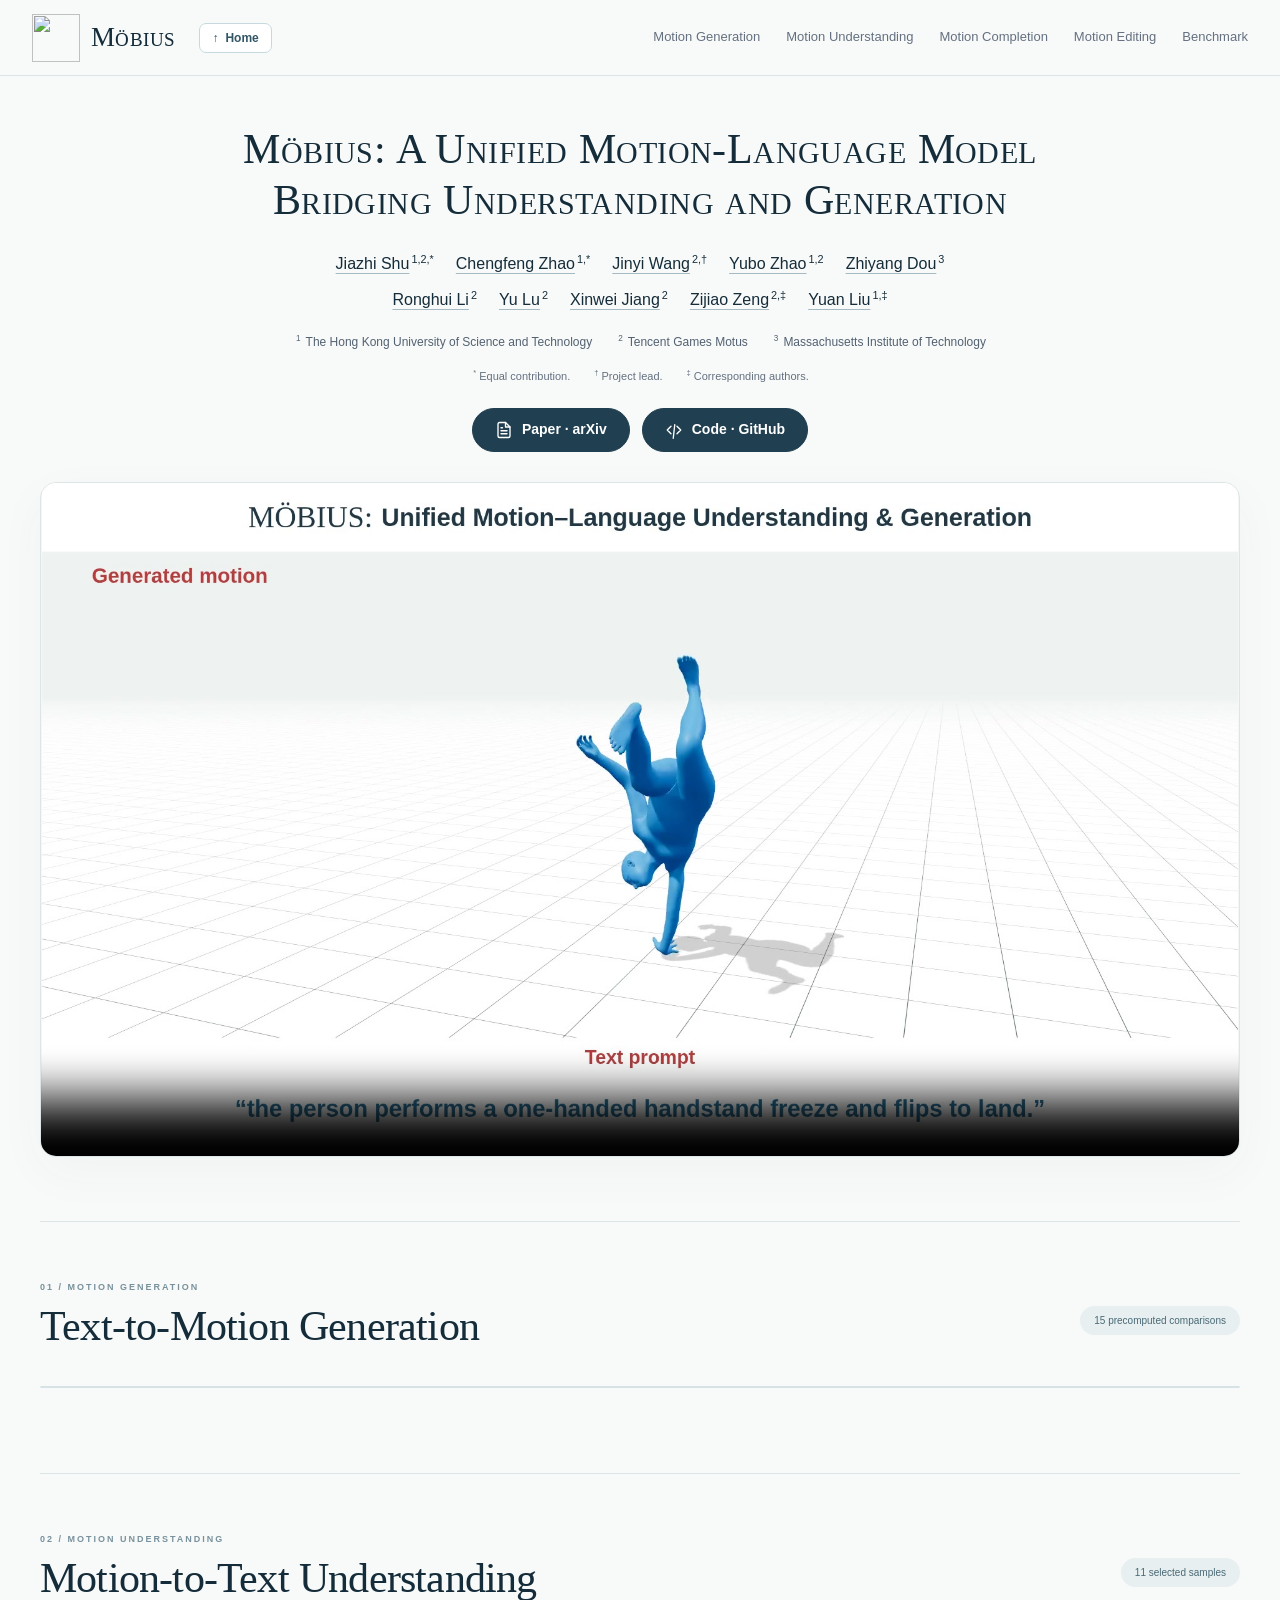
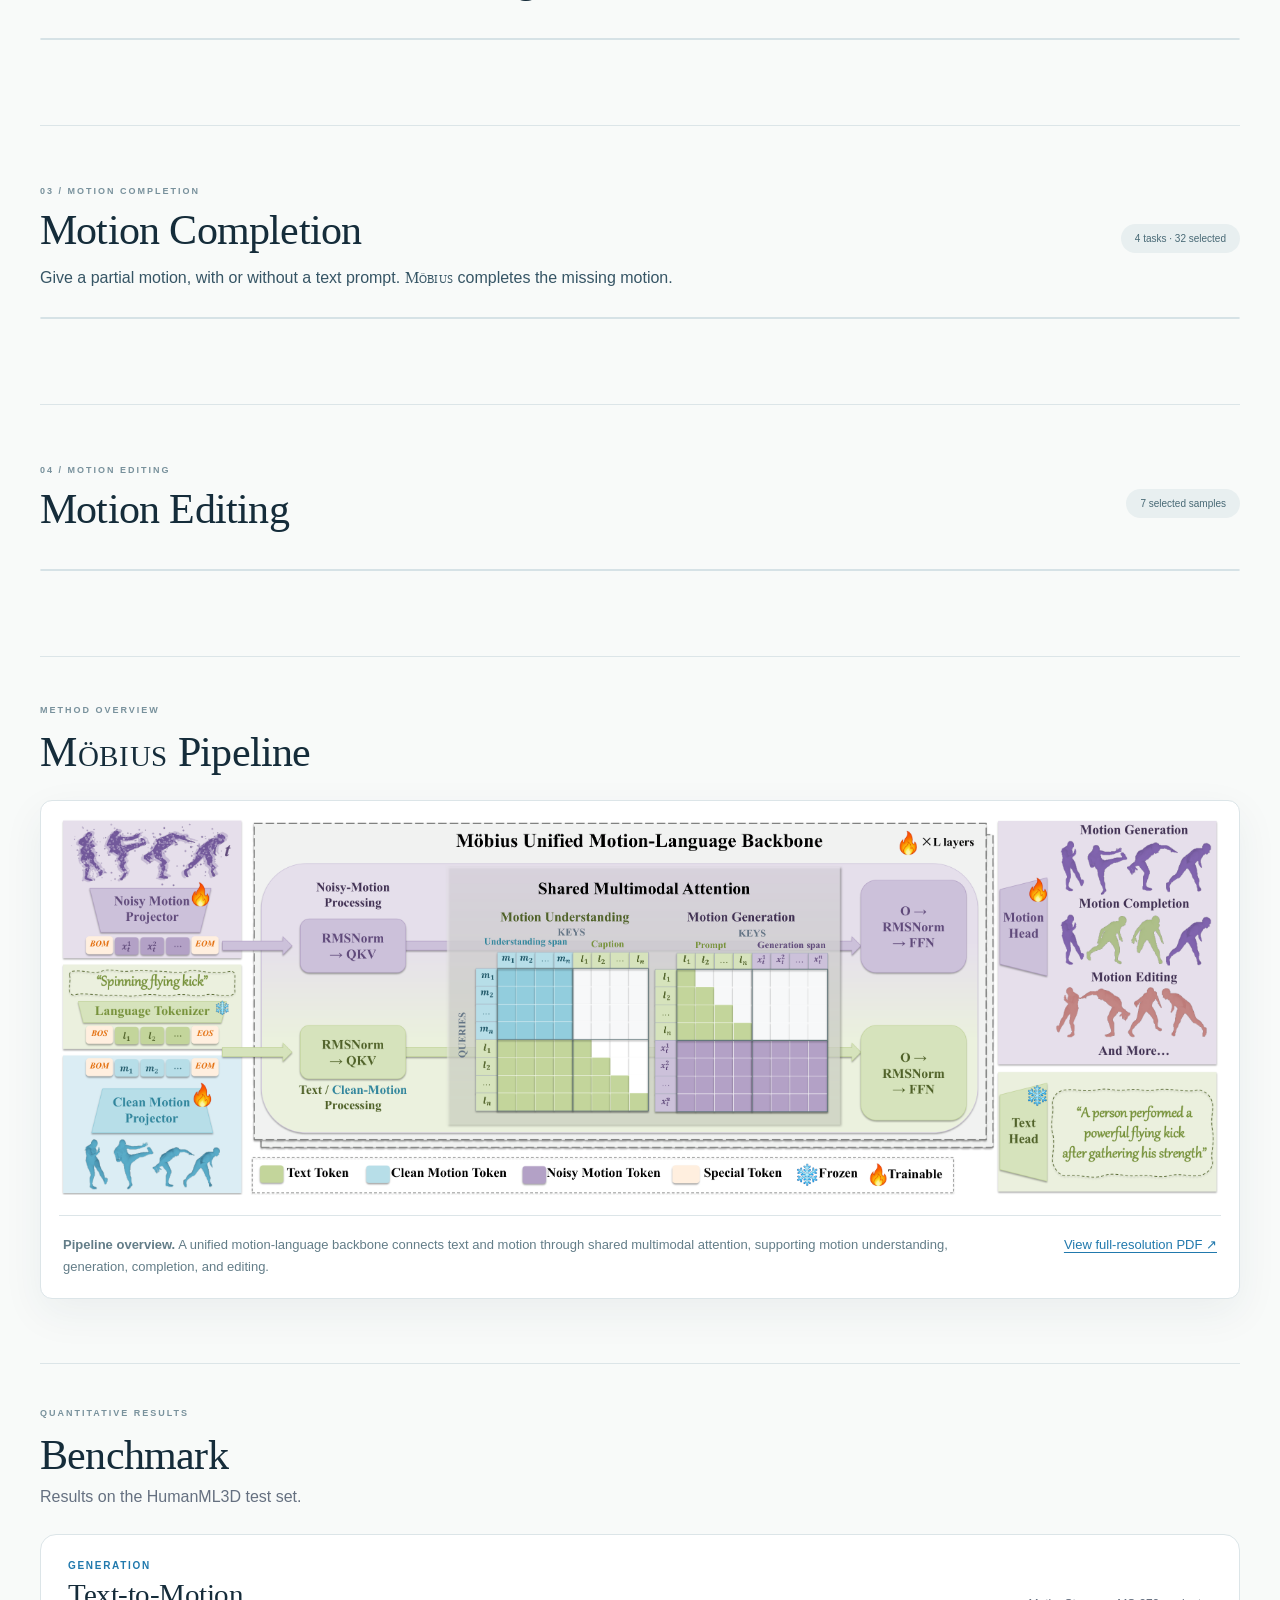
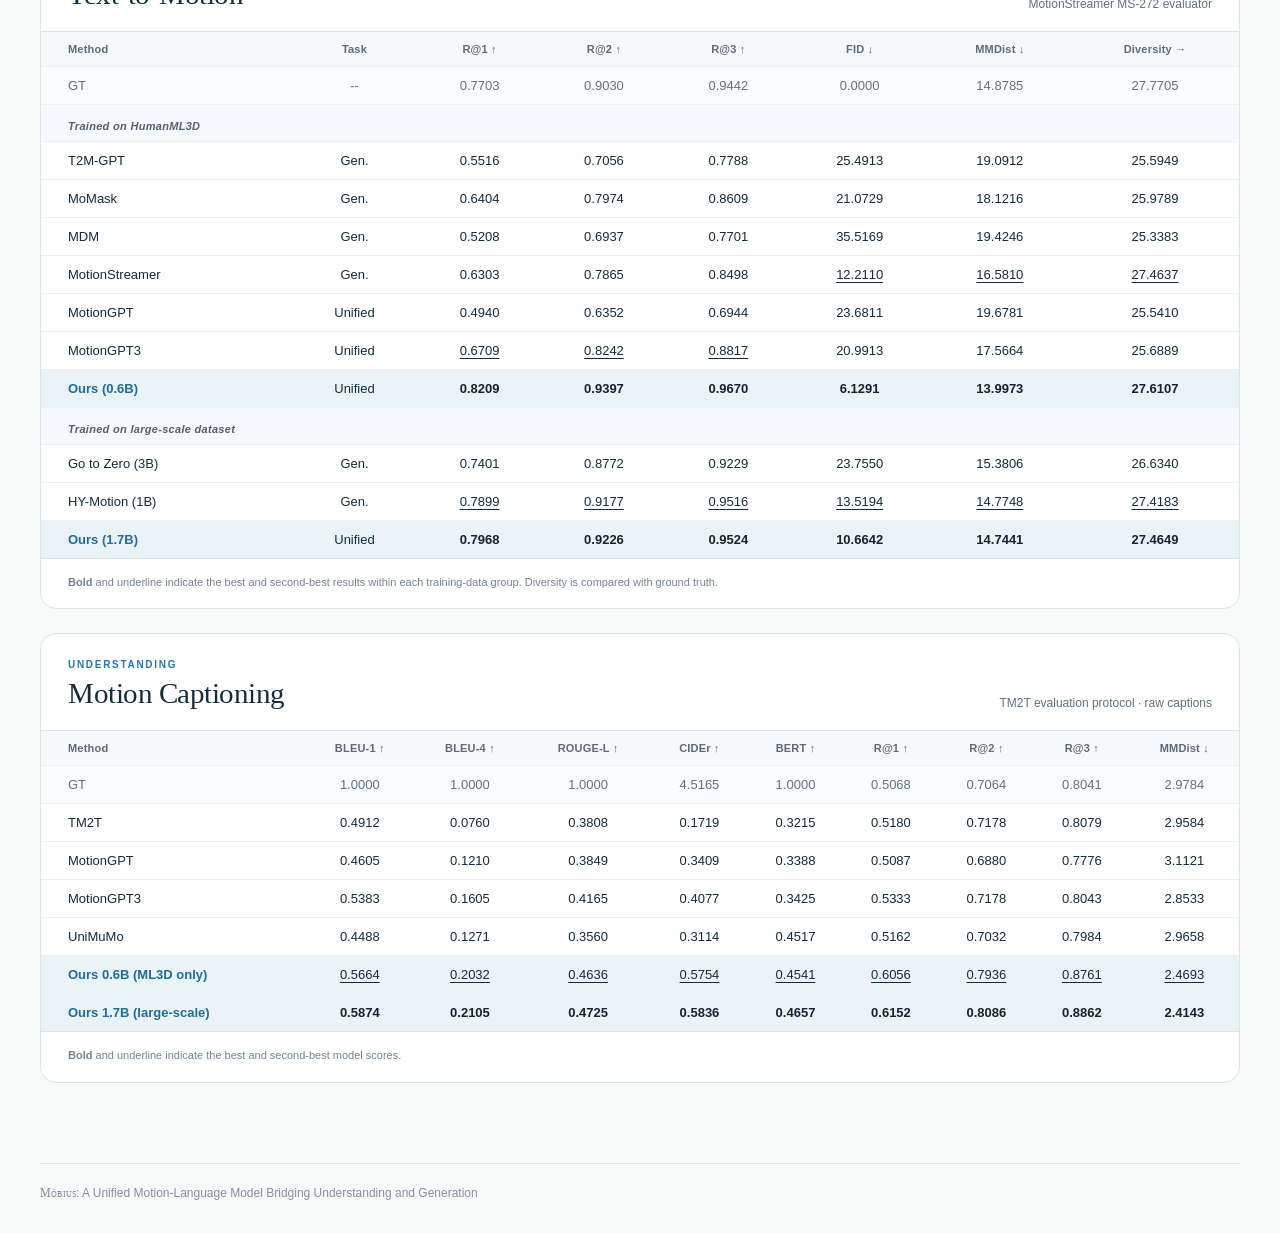
==== commit d874aa4a: "Add arXiv PDF paper link next to GitHub code button" ====
--- a/index.html
+++ b/index.html
@@ -7,7 +7,7 @@
   <link rel="icon" href="./assets/mobius-icon-square.svg?v=20261015" type="image/svg+xml">
   <link rel="stylesheet" href="./src/styles.css?v=20261030-mobius-smallcaps">
   <script type="importmap">{"imports":{"three":"./vendor/three/three.module.js"}}</script>
-<link rel="stylesheet" href="./src/studio-preview.css?v=20261103-code-link"></head>
+<link rel="stylesheet" href="./src/studio-preview.css?v=20261104-arxiv-link"></head>
 <body class="studio-preview">
   <header class="site-header"><div class="header-brand"><a class="wordmark" href="#top"><img class="logo" src="./assets/Mobius.svg" alt=""> <span class="paper-wordmark">Möbius</span></a><a class="header-home" href="#top" aria-label="Back to home"><span aria-hidden="true">↑</span> Home</a></div><nav class="section-nav" aria-label="Motion tasks"><a href="#t2m">Motion Generation</a><a href="#m2t">Motion Understanding</a><a href="#structure">Motion Completion</a><a href="#edit">Motion Editing</a><a href="#benchmark">Benchmark</a></nav></header>
   <main>
@@ -21,6 +21,10 @@
         <p class="author-contributions"><span><sup>*</sup>Equal contribution.</span><span><sup>†</sup>Project lead.</span><span><sup>‡</sup>Corresponding authors.</span></p>
       </div>
       <div class="paper-links">
+        <a class="paper-code-link" href="https://arxiv.org/pdf/2611.05279" target="_blank" rel="noopener noreferrer" aria-label="Read Möbius paper PDF on arXiv (opens in a new tab)">
+          <svg width="18" height="18" viewBox="0 0 24 24" fill="none" stroke="currentColor" stroke-width="1.8" stroke-linecap="round" stroke-linejoin="round" aria-hidden="true"><path d="M14 2H6a2 2 0 0 0-2 2v16a2 2 0 0 0 2 2h12a2 2 0 0 0 2-2V8z"/><path d="M14 2v6h6"/><path d="M16 13H8"/><path d="M16 17H8"/><path d="M10 9H8"/></svg>
+          <span>Paper · arXiv</span>
+        </a>
         <a class="paper-code-link" href="https://github.com/JiazhiShu/mobius-code" target="_blank" rel="noopener noreferrer" aria-label="View Möbius code repository on GitHub (opens in a new tab)">
           <svg width="18" height="18" viewBox="0 0 24 24" fill="none" stroke="currentColor" stroke-width="1.8" stroke-linecap="round" stroke-linejoin="round" aria-hidden="true"><path d="m8 7-5 5 5 5m8-10 5 5-5 5m-3-12-2 18"/></svg>
           <span>Code · GitHub</span>
--- a/src/studio-preview.css
+++ b/src/studio-preview.css
@@ -83,8 +83,8 @@
 @media(min-width:761px) and (max-width:1100px){.studio-preview .header-brand{gap:12px}.studio-preview .section-nav{gap:12px;font-size:11px}}
 @media(max-width:760px){.studio-preview .header-brand{justify-content:space-between;width:100%}}
 
-/* Project repository link below the paper authors. */
-.paper-links{display:flex;justify-content:center;margin-top:22px}
+/* Paper and repository links below the paper authors. */
+.paper-links{display:flex;justify-content:center;align-items:center;flex-wrap:wrap;gap:12px;margin-top:22px}
 .paper-code-link{display:inline-flex;align-items:center;justify-content:center;gap:9px;min-height:44px;padding:10px 22px;border:1px solid #203f50;border-radius:999px;background:#203f50;color:#fff;text-decoration:none;font-size:14px;font-weight:600;line-height:1.4;transition:background .15s,border-color .15s}
 .paper-code-link:hover{background:#315b70;border-color:#315b70;color:#fff}
 .paper-code-link:focus-visible{outline:3px solid #3983a8;outline-offset:4px}
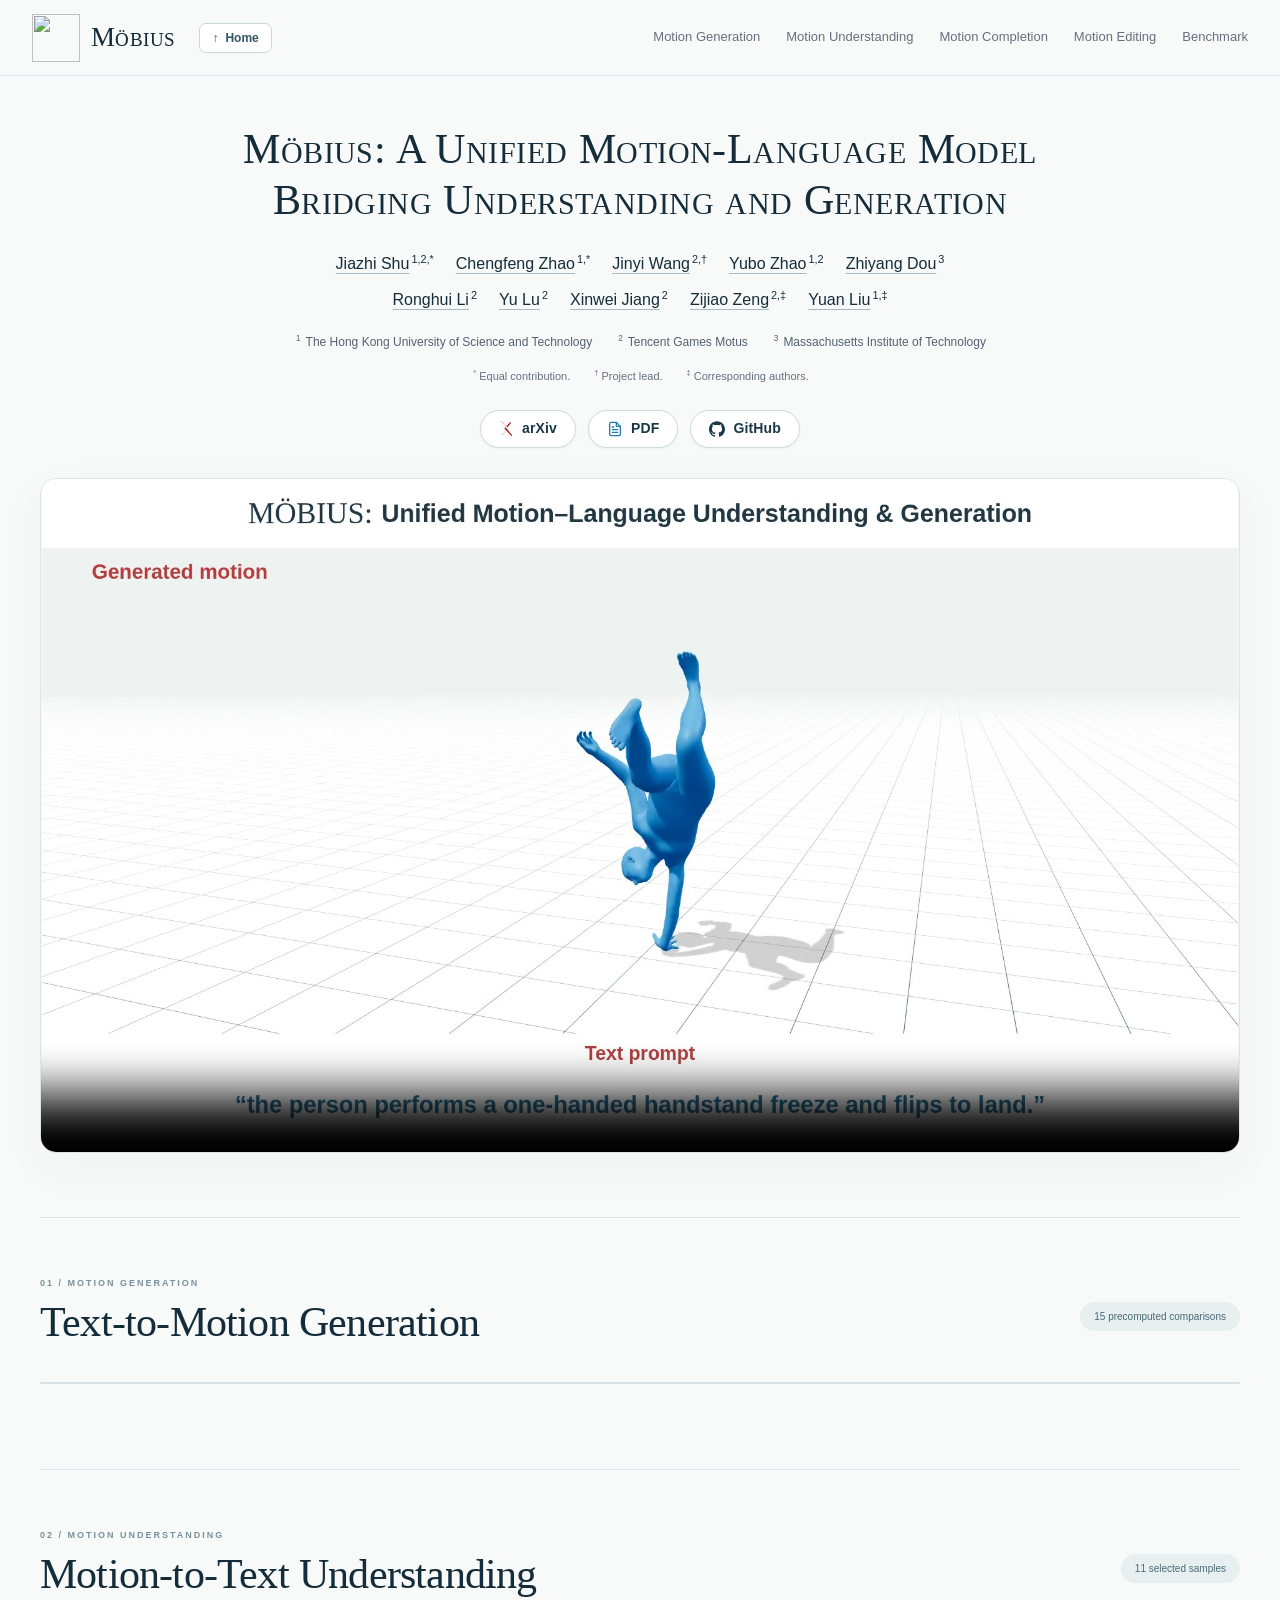
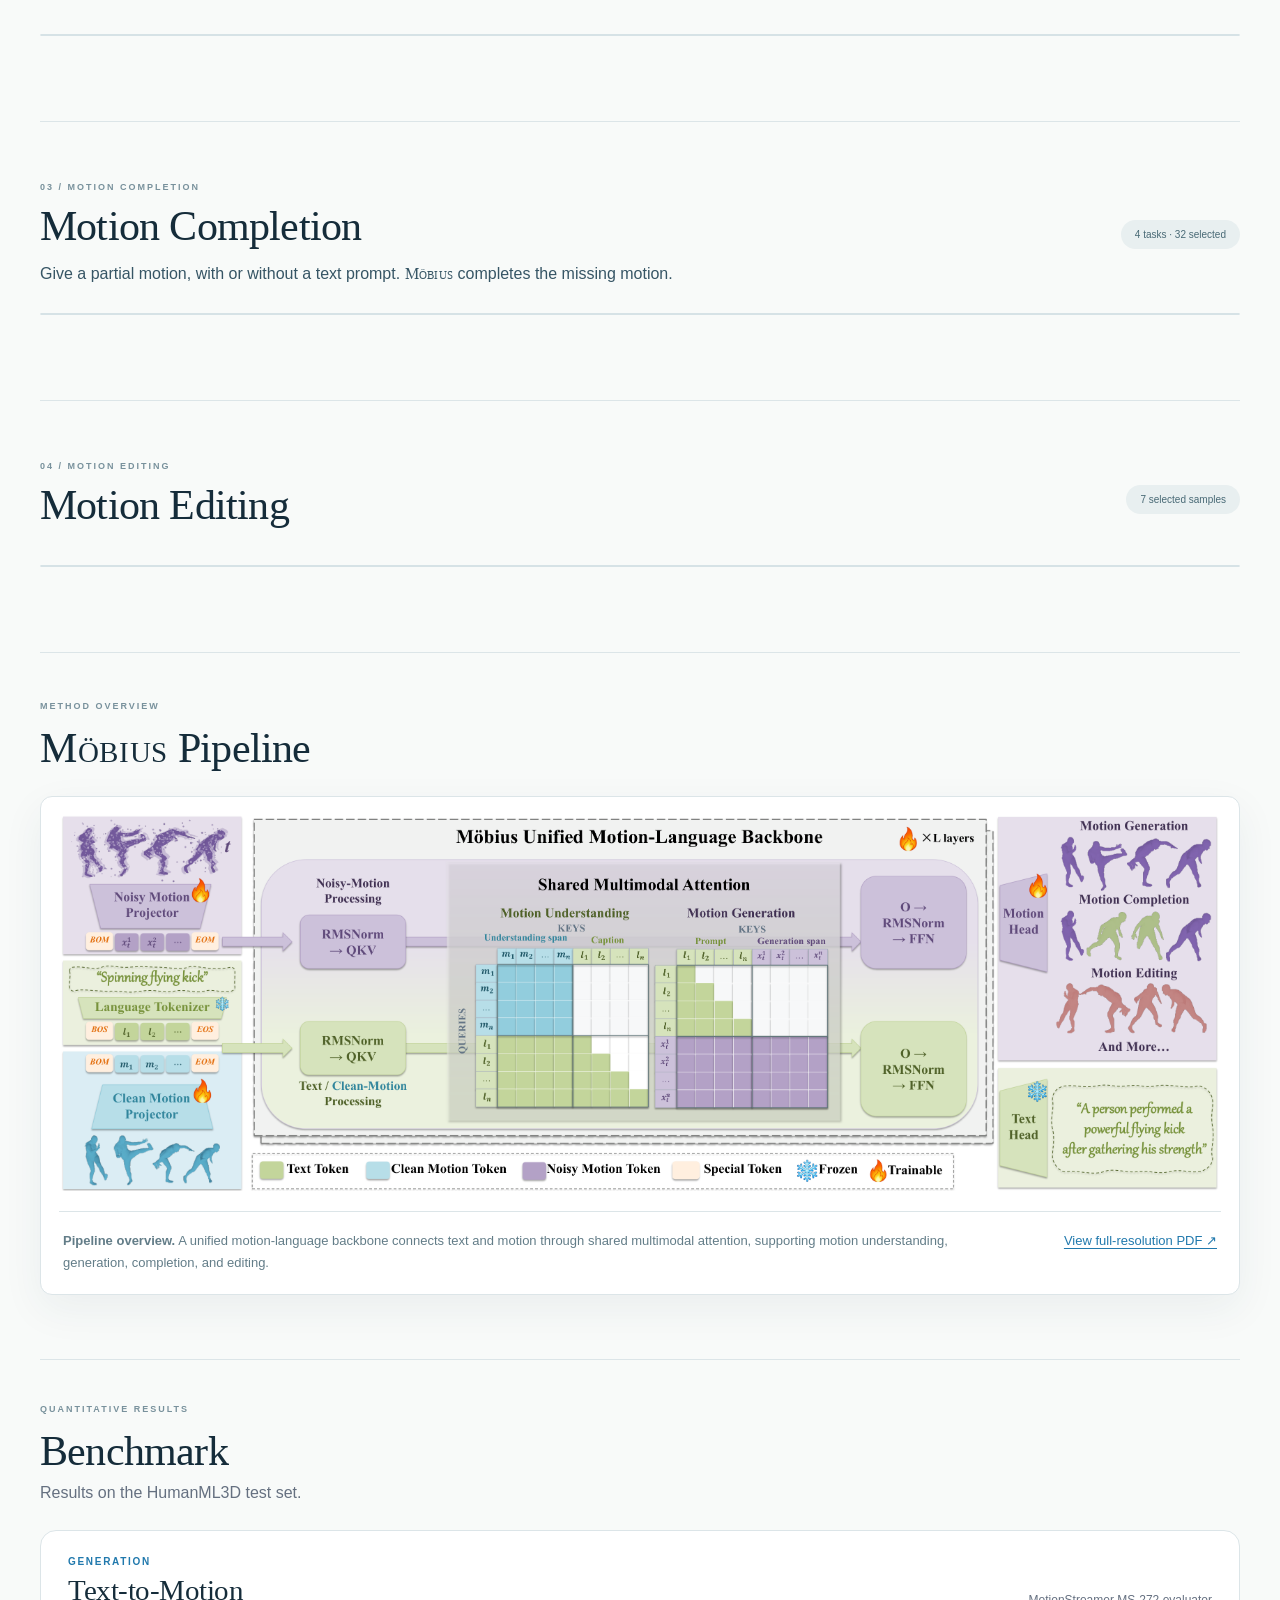
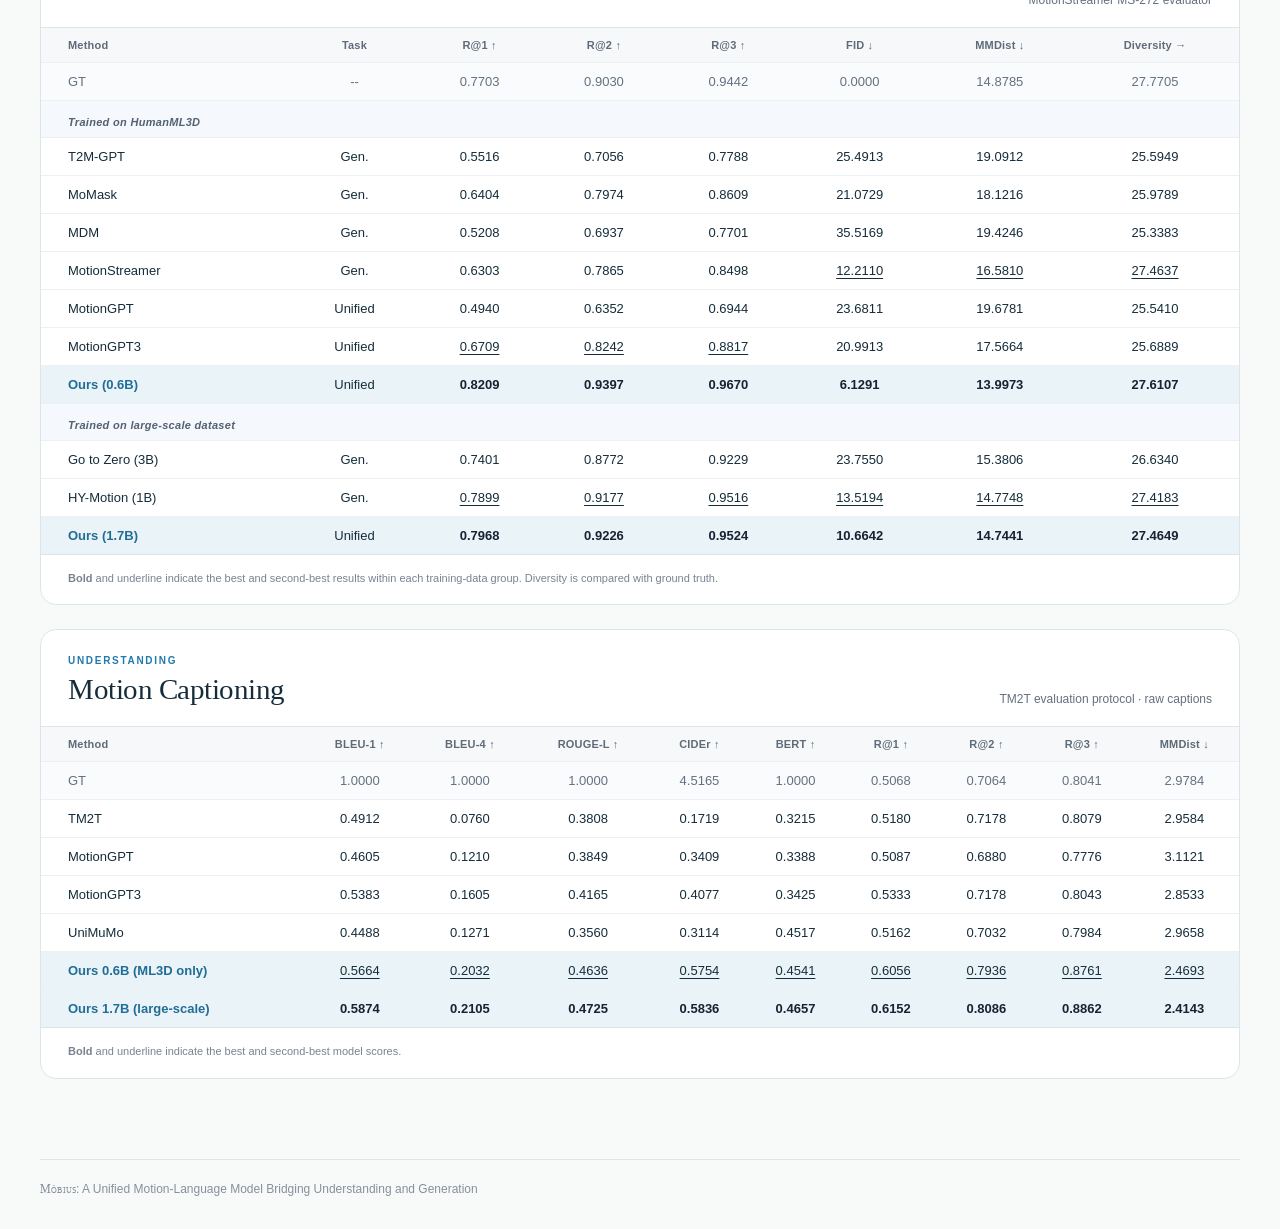
==== commit f06b26ae: "Refine arXiv, PDF, and GitHub buttons styling" ====
--- a/index.html
+++ b/index.html
@@ -7,7 +7,7 @@
   <link rel="icon" href="./assets/mobius-icon-square.svg?v=20261015" type="image/svg+xml">
   <link rel="stylesheet" href="./src/styles.css?v=20261030-mobius-smallcaps">
   <script type="importmap">{"imports":{"three":"./vendor/three/three.module.js"}}</script>
-<link rel="stylesheet" href="./src/studio-preview.css?v=20261104-arxiv-link"></head>
+<link rel="stylesheet" href="./src/studio-preview.css?v=20261104-paper-buttons"></head>
 <body class="studio-preview">
   <header class="site-header"><div class="header-brand"><a class="wordmark" href="#top"><img class="logo" src="./assets/Mobius.svg" alt=""> <span class="paper-wordmark">Möbius</span></a><a class="header-home" href="#top" aria-label="Back to home"><span aria-hidden="true">↑</span> Home</a></div><nav class="section-nav" aria-label="Motion tasks"><a href="#t2m">Motion Generation</a><a href="#m2t">Motion Understanding</a><a href="#structure">Motion Completion</a><a href="#edit">Motion Editing</a><a href="#benchmark">Benchmark</a></nav></header>
   <main>
@@ -21,13 +21,17 @@
         <p class="author-contributions"><span><sup>*</sup>Equal contribution.</span><span><sup>†</sup>Project lead.</span><span><sup>‡</sup>Corresponding authors.</span></p>
       </div>
       <div class="paper-links">
-        <a class="paper-code-link" href="https://arxiv.org/pdf/2611.05279" target="_blank" rel="noopener noreferrer" aria-label="Read Möbius paper PDF on arXiv (opens in a new tab)">
-          <svg width="18" height="18" viewBox="0 0 24 24" fill="none" stroke="currentColor" stroke-width="1.8" stroke-linecap="round" stroke-linejoin="round" aria-hidden="true"><path d="M14 2H6a2 2 0 0 0-2 2v16a2 2 0 0 0 2 2h12a2 2 0 0 0 2-2V8z"/><path d="M14 2v6h6"/><path d="M16 13H8"/><path d="M16 17H8"/><path d="M10 9H8"/></svg>
-          <span>Paper · arXiv</span>
+        <a class="paper-code-link link-arxiv" href="https://arxiv.org/abs/2611.05279" target="_blank" rel="noopener noreferrer" aria-label="View Möbius paper on arXiv (opens in a new tab)">
+          <svg width="15" height="15" viewBox="0 0 24 24" fill="currentColor" aria-hidden="true"><path d="M3.8423 0a1.0037 1.0037 0 0 0-.922.6078c-.1536.3687-.0438.6275.2938 1.1113l6.9185 8.3597-1.0223 1.1058a1.0393 1.0393 0 0 0 .003 1.4229l1.2292 1.3135-5.4391 6.4444c-.2803.299-.4538.823-.2971 1.1986a1.0253 1.0253 0 0 0 .9585.635.9133.9133 0 0 0 .6891-.3405l5.783-6.126 7.4902 8.0051a.8527.8527 0 0 0 .6835.2597.9575.9575 0 0 0 .8777-.6138c.1577-.377-.017-.7502-.306-1.1407l-7.0518-8.3418 1.0632-1.13a.9626.9626 0 0 0 .0089-1.3165L4.6336.4639s-.3733-.4535-.768-.463zm0 .272h.0166c.2179.0052.4874.2715.5644.3639l.005.006.0052.0055 10.169 10.9905a.6915.6915 0 0 1-.0072.945l-1.0666 1.133-1.4982-1.7724-8.5994-10.39c-.3286-.472-.352-.6183-.2592-.841a.7307.7307 0 0 1 .6704-.4401Zm14.341 1.5701a.877.877 0 0 0-.6554.2418l-5.6962 6.1584 1.6944 1.8319 5.3089-6.5138c.3251-.4335.479-.6603.3247-1.0292a1.1205 1.1205 0 0 0-.9763-.689zm-7.6557 12.2823 1.3186 1.4135-5.7864 6.1295a.6494.6494 0 0 1-.4959.26.7516.7516 0 0 1-.706-.4669c-.1119-.2682.0359-.6864.2442-.9083l.0051-.0055.0047-.0055z"/></svg>
+          <span>arXiv</span>
         </a>
-        <a class="paper-code-link" href="https://github.com/JiazhiShu/mobius-code" target="_blank" rel="noopener noreferrer" aria-label="View Möbius code repository on GitHub (opens in a new tab)">
-          <svg width="18" height="18" viewBox="0 0 24 24" fill="none" stroke="currentColor" stroke-width="1.8" stroke-linecap="round" stroke-linejoin="round" aria-hidden="true"><path d="m8 7-5 5 5 5m8-10 5 5-5 5m-3-12-2 18"/></svg>
-          <span>Code · GitHub</span>
+        <a class="paper-code-link link-pdf" href="https://arxiv.org/pdf/2611.05279" target="_blank" rel="noopener noreferrer" aria-label="Read Möbius paper PDF (opens in a new tab)">
+          <svg width="16" height="16" viewBox="0 0 24 24" fill="none" stroke="currentColor" stroke-width="1.9" stroke-linecap="round" stroke-linejoin="round" aria-hidden="true"><path d="M14 2H6a2 2 0 0 0-2 2v16a2 2 0 0 0 2 2h12a2 2 0 0 0 2-2V8z"/><path d="M14 2v6h6"/><path d="M16 13H8"/><path d="M16 17H8"/><path d="M10 9H8"/></svg>
+          <span>PDF</span>
+        </a>
+        <a class="paper-code-link link-github" href="https://github.com/JiazhiShu/mobius-code" target="_blank" rel="noopener noreferrer" aria-label="View Möbius code repository on GitHub (opens in a new tab)">
+          <svg width="16" height="16" viewBox="0 0 24 24" fill="currentColor" aria-hidden="true"><path d="M12 .297c-6.63 0-12 5.373-12 12 0 5.303 3.438 9.8 8.205 11.385.6.113.82-.258.82-.577 0-.285-.01-1.04-.015-2.04-3.338.724-4.042-1.61-4.042-1.61C4.422 18.07 3.633 17.7 3.633 17.7c-1.087-.744.084-.729.084-.729 1.205.084 1.838 1.236 1.838 1.236 1.07 1.835 2.809 1.305 3.495.998.108-.776.417-1.305.76-1.605-2.665-.3-5.466-1.332-5.466-5.93 0-1.31.465-2.38 1.235-3.22-.135-.303-.54-1.523.105-3.176 0 0 1.005-.322 3.3 1.23.96-.267 1.98-.399 3-.405 1.02.006 2.04.138 3 .405 2.28-1.552 3.285-1.23 3.285-1.23.645 1.653.24 2.873.12 3.176.765.84 1.23 1.91 1.23 3.22 0 4.61-2.805 5.625-5.475 5.92.42.36.81 1.096.81 2.22 0 1.606-.015 2.896-.015 3.286 0 .315.21.69.825.57C20.565 22.092 24 17.592 24 12.297c0-6.627-5.373-12-12-12"/></svg>
+          <span>GitHub</span>
         </a>
       </div>
 </section>
--- a/src/studio-preview.css
+++ b/src/studio-preview.css
@@ -84,7 +84,11 @@
 @media(max-width:760px){.studio-preview .header-brand{justify-content:space-between;width:100%}}
 
 /* Paper and repository links below the paper authors. */
-.paper-links{display:flex;justify-content:center;align-items:center;flex-wrap:wrap;gap:12px;margin-top:22px}
-.paper-code-link{display:inline-flex;align-items:center;justify-content:center;gap:9px;min-height:44px;padding:10px 22px;border:1px solid #203f50;border-radius:999px;background:#203f50;color:#fff;text-decoration:none;font-size:14px;font-weight:600;line-height:1.4;transition:background .15s,border-color .15s}
-.paper-code-link:hover{background:#315b70;border-color:#315b70;color:#fff}
+.paper-links{display:flex;justify-content:center;align-items:center;flex-wrap:wrap;gap:12px;margin-top:24px}
+.paper-code-link{display:inline-flex;align-items:center;justify-content:center;gap:8px;min-height:38px;padding:7px 18px;border:1px solid #cddce2;border-radius:999px;background:#fff;color:#1b3848;text-decoration:none;font-size:14px;font-weight:550;letter-spacing:.01em;line-height:1.2;box-shadow:0 1px 3px rgba(21,44,58,.06);transition:background .18s ease,border-color .18s ease,color .18s ease,transform .18s ease,box-shadow .18s ease}
+.paper-code-link svg{flex-shrink:0}
+.paper-code-link.link-arxiv svg{color:#b31b1b}
+.paper-code-link.link-pdf svg{color:#2179ad}
+.paper-code-link.link-github svg{color:#1b3848}
+.paper-code-link:hover{background:#f1f7f9;border-color:#8cb3c2;color:#122834;transform:translateY(-1px);box-shadow:0 4px 12px rgba(21,44,58,.1)}
 .paper-code-link:focus-visible{outline:3px solid #3983a8;outline-offset:4px}
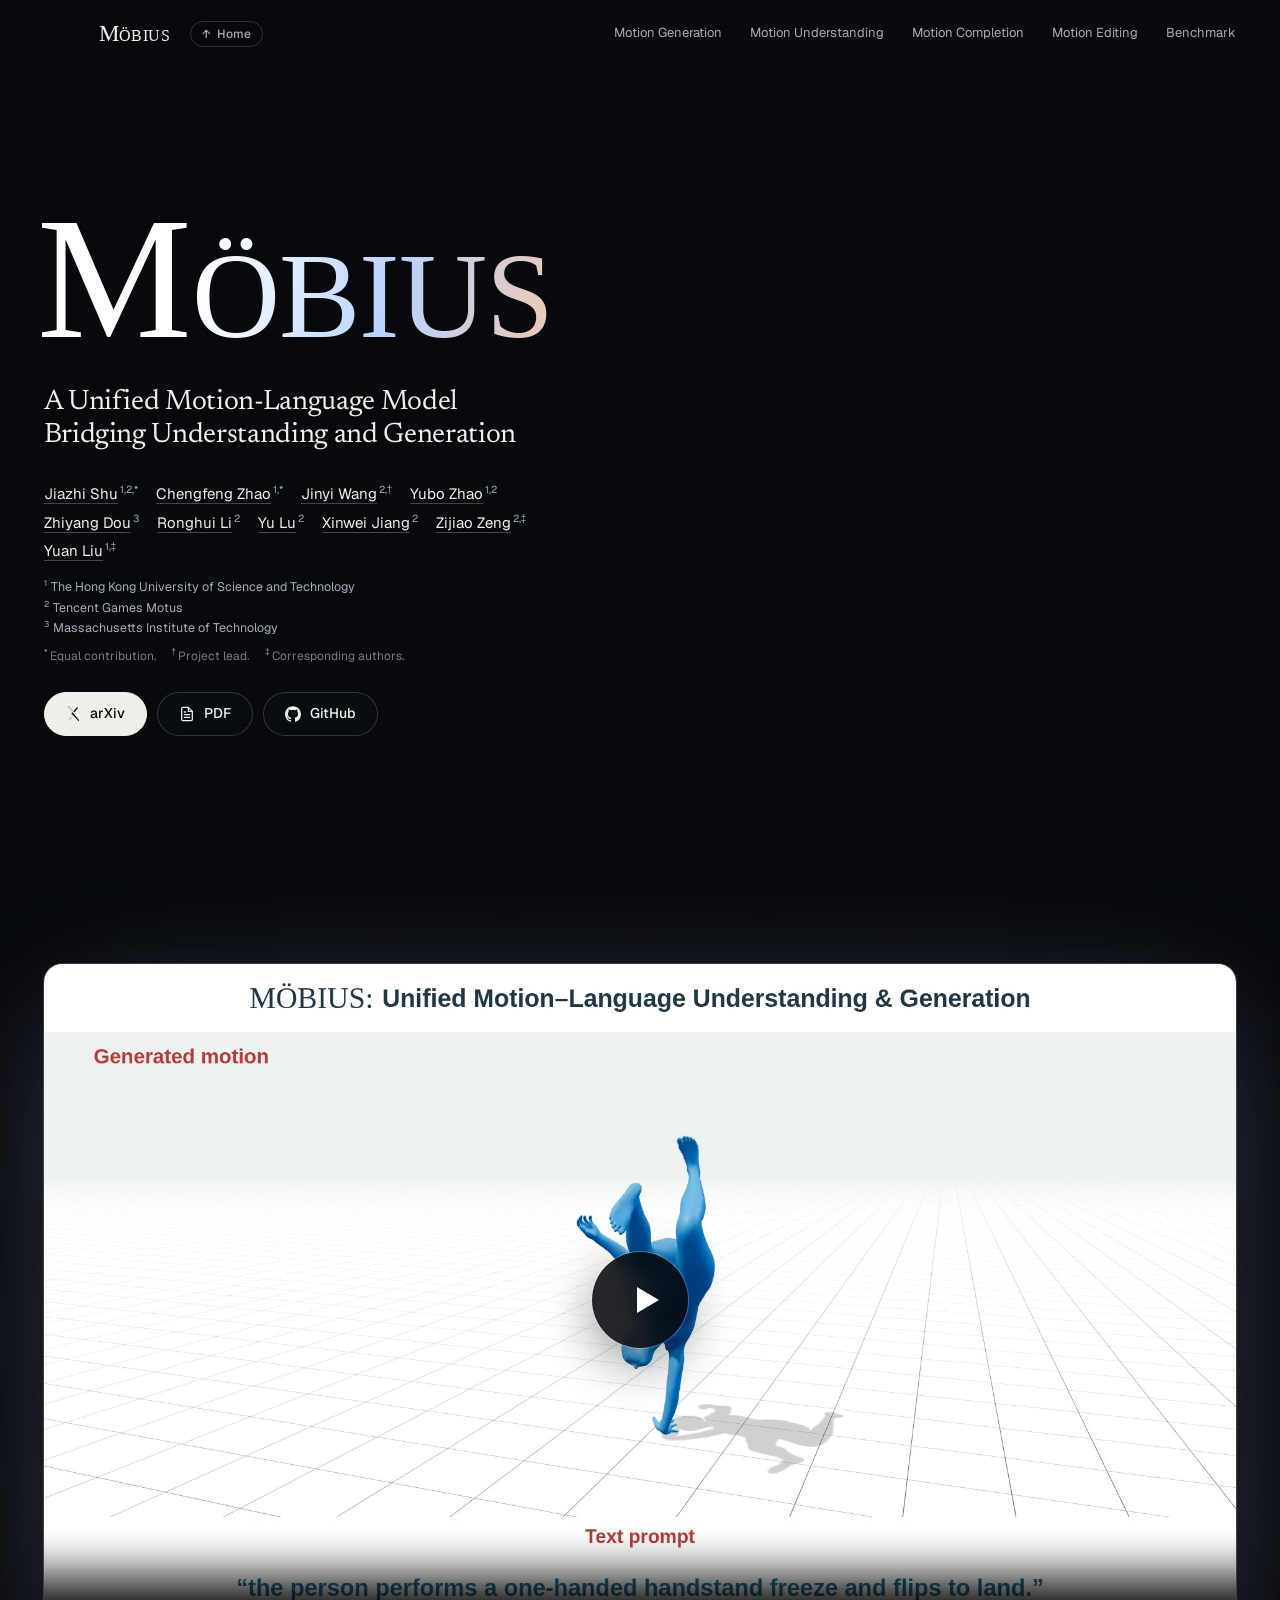
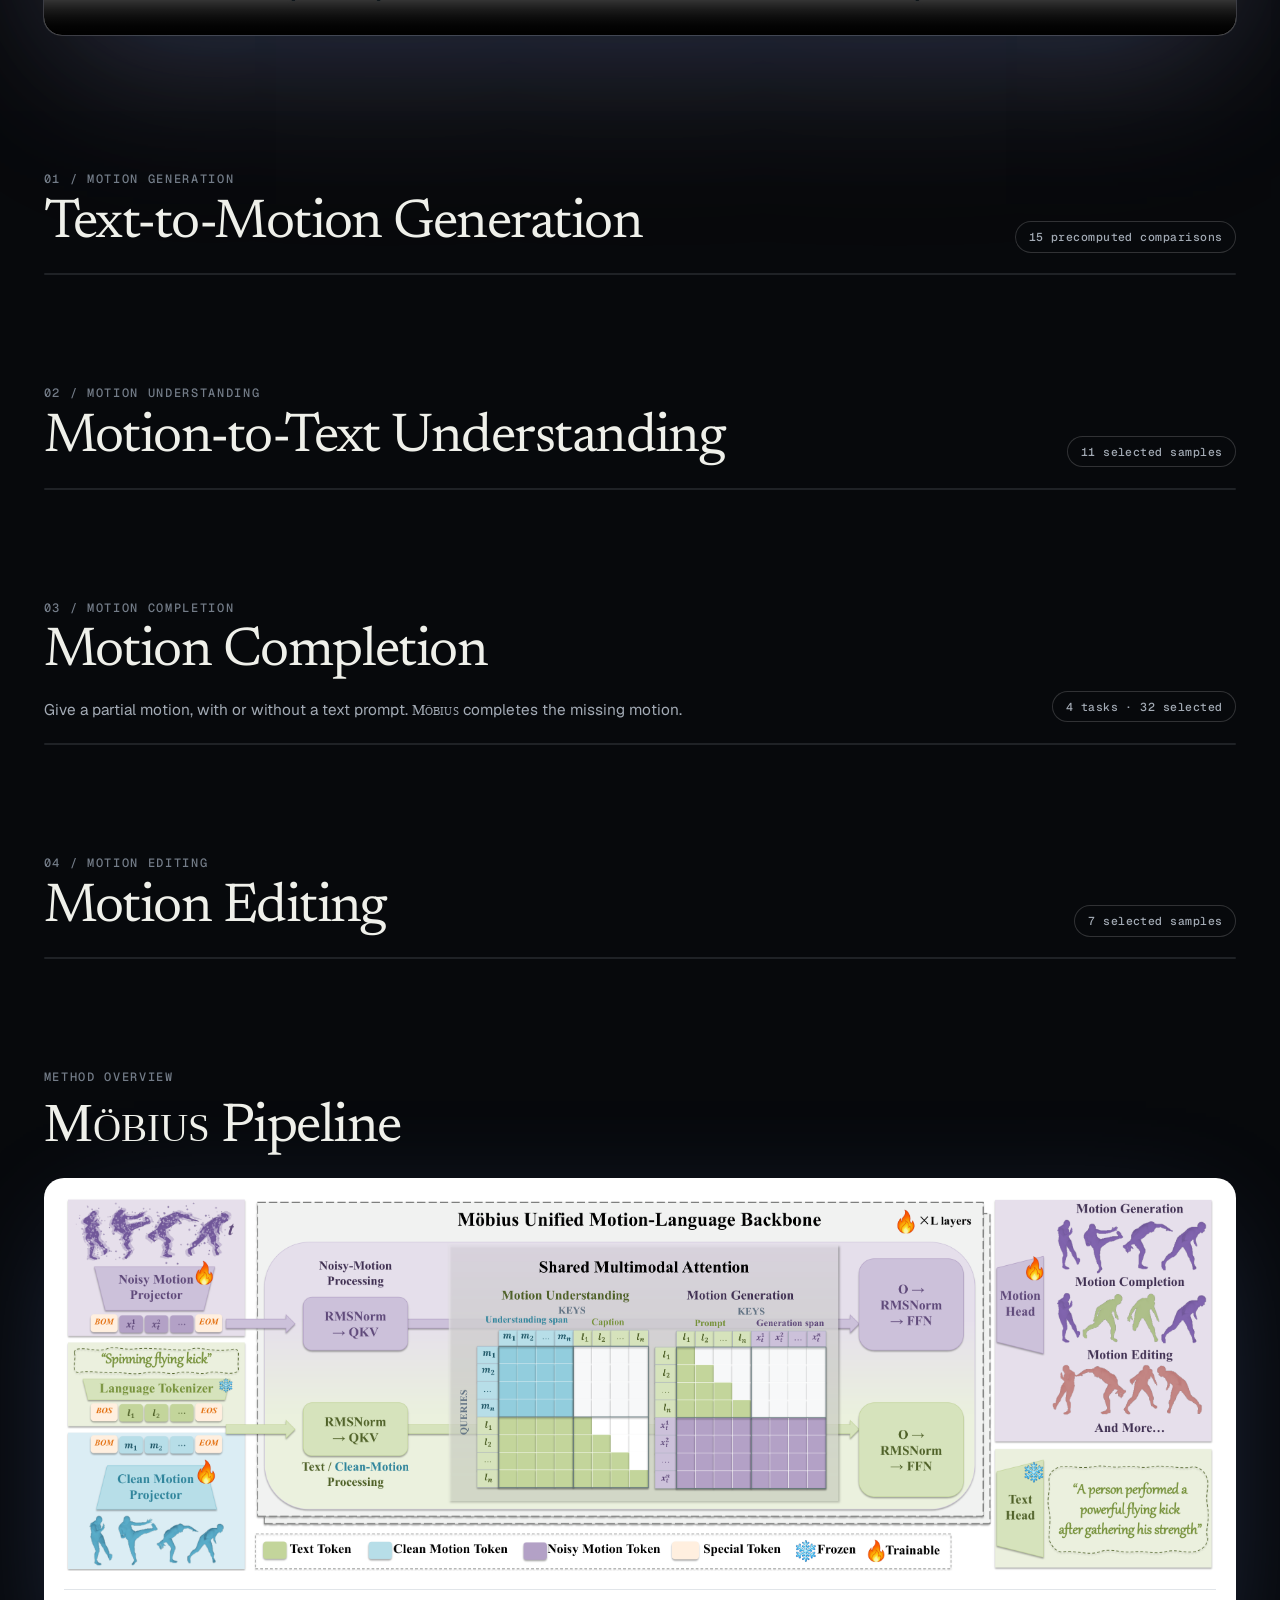
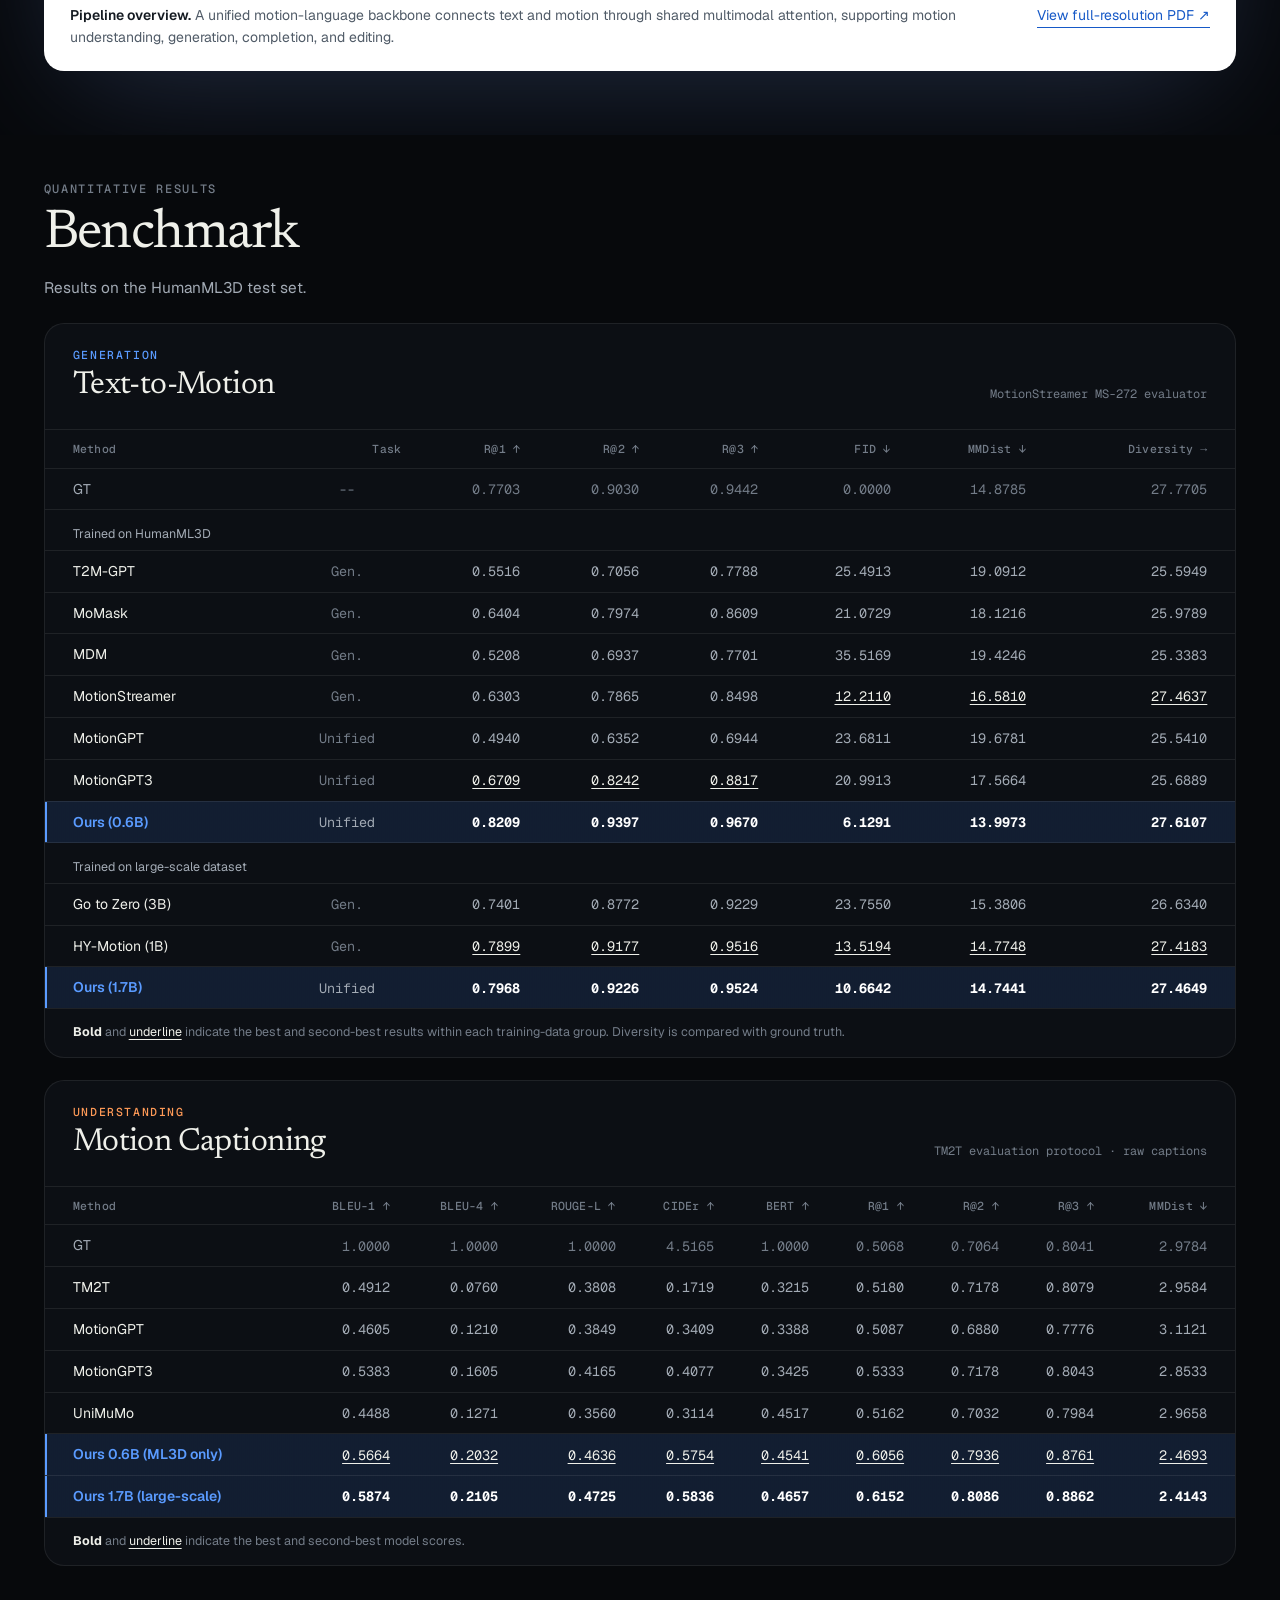
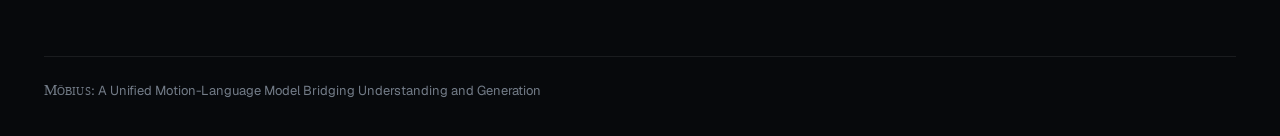
==== commit 741fe37f: "Publish redesigned project page with animated motion hero" ====
--- a/index.html
+++ b/index.html
@@ -4,38 +4,61 @@
   <meta charset="UTF-8"><meta name="viewport" content="width=device-width,initial-scale=1">
   <title>Möbius: A Unified Motion-Language Model Bridging Understanding and Generation</title>
   <meta name="description" content="Möbius is a unified model for bidirectional human motion understanding and synthesis.">
+  <meta name="theme-color" content="#07090c">
   <link rel="icon" href="./assets/mobius-icon-square.svg?v=20261015" type="image/svg+xml">
-  <link rel="stylesheet" href="./src/styles.css?v=20261030-mobius-smallcaps">
+  <link rel="preload" href="./assets/fonts/Geist-Variable.woff2" as="font" type="font/woff2" crossorigin>
+  <link rel="preload" href="./assets/fonts/Newsreader-Variable.woff2" as="font" type="font/woff2" crossorigin>
+  <link rel="stylesheet" href="./src/redesign.css?v=20261106-newsreader-titles">
   <script type="importmap">{"imports":{"three":"./vendor/three/three.module.js"}}</script>
-<link rel="stylesheet" href="./src/studio-preview.css?v=20261104-paper-buttons"></head>
-<body class="studio-preview">
-  <header class="site-header"><div class="header-brand"><a class="wordmark" href="#top"><img class="logo" src="./assets/Mobius.svg" alt=""> <span class="paper-wordmark">Möbius</span></a><a class="header-home" href="#top" aria-label="Back to home"><span aria-hidden="true">↑</span> Home</a></div><nav class="section-nav" aria-label="Motion tasks"><a href="#t2m">Motion Generation</a><a href="#m2t">Motion Understanding</a><a href="#structure">Motion Completion</a><a href="#edit">Motion Editing</a><a href="#benchmark">Benchmark</a></nav></header>
+  <script>
+    window.MOBIUS_VIEWER_THEME = {
+      background: '#07090c', exposure: 1.08, hemisphere: [0xa9c1ff, 0x0b0d14, 1.15], key: [0xffffff, 2.5], fill: [0x7aa7ff, 1.5], back: [0xffb27a, 1.4],
+      floor: 0x07090c, floorUnlit: true, floorOpacity: .8, grid: {size: 80, divisions: 80, center: 0x46597a, lines: 0x2a3748, opacity: .75},
+      fog: true, rim: .85, reflection: true,
+    };
+  </script>
+</head>
+<body>
+  <header class="site-header">
+    <div class="header-brand">
+      <a class="wordmark" href="#top"><span class="logo" aria-hidden="true"></span> <span class="paper-wordmark">Möbius</span></a>
+      <a class="header-home" href="#top" aria-label="Back to home"><span aria-hidden="true">↑</span> Home</a>
+    </div>
+    <nav class="section-nav" aria-label="Motion tasks"><a href="#t2m">Motion Generation</a><a href="#m2t">Motion Understanding</a><a href="#structure">Motion Completion</a><a href="#edit">Motion Editing</a><a href="#benchmark">Benchmark</a></nav>
+    <i class="scroll-progress" aria-hidden="true"></i>
+  </header>
   <main>
-    <section class="intro paper-intro" id="top">
-<h1>Möbius: A Unified Motion-Language Model<br>Bridging Understanding and Generation</h1>
-
-      <div class="paper-authors" aria-label="Authors and affiliations">
-        <p class="author-row"><span><a href="https://jiazhishu.github.io/" target="_blank" rel="noopener noreferrer">Jiazhi Shu</a><sup>1,2,*</sup></span><span><a href="https://afterjourney00.github.io/" target="_blank" rel="noopener noreferrer">Chengfeng Zhao</a><sup>1,*</sup></span><span><a href="https://openreview.net/profile?id=~Jinyi_Wang2" target="_blank" rel="noopener noreferrer">Jinyi Wang</a><sup>2,†</sup></span><span><a href="https://knoxzhao.github.io/" target="_blank" rel="noopener noreferrer">Yubo Zhao</a><sup>1,2</sup></span><span><a href="https://people.csail.mit.edu/frankzydou/" target="_blank" rel="noopener noreferrer">Zhiyang Dou</a><sup>3</sup></span></p>
-        <p class="author-row"><span><a href="https://li-ronghui.github.io/" target="_blank" rel="noopener noreferrer">Ronghui Li</a><sup>2</sup></span><span><a href="https://openreview.net/profile?id=~Yu_Lu6" target="_blank" rel="noopener noreferrer">Yu Lu</a><sup>2</sup></span><span><a href="https://openreview.net/profile?id=~Xinwei_Jiang1" target="_blank" rel="noopener noreferrer">Xinwei Jiang</a><sup>2</sup></span><span><a href="https://openreview.net/profile?id=~Zijiao_Zeng1" target="_blank" rel="noopener noreferrer">Zijiao Zeng</a><sup>2,‡</sup></span><span><a href="https://liuyuan-pal.github.io/" target="_blank" rel="noopener noreferrer">Yuan Liu</a><sup>1,‡</sup></span></p>
-        <div class="author-affiliations"><p><sup>1</sup>The Hong Kong University of Science and Technology</p><p><sup>2</sup>Tencent Games Motus</p><p><sup>3</sup>Massachusetts Institute of Technology</p></div>
-        <p class="author-contributions"><span><sup>*</sup>Equal contribution.</span><span><sup>†</sup>Project lead.</span><span><sup>‡</sup>Corresponding authors.</span></p>
+    <section class="hero" id="top">
+      <canvas id="hero-canvas" aria-hidden="true"></canvas>
+      <div class="hero-copy">
+        <h1><span class="hero-name mobius-name">Möbius</span><span class="sr-only">: </span><span class="hero-title">A Unified Motion-Language Model<br>Bridging Understanding and Generation</span></h1>
+        <div class="paper-authors" aria-label="Authors and affiliations">
+          <p class="author-row"><span><a href="https://jiazhishu.github.io/" target="_blank" rel="noopener noreferrer">Jiazhi Shu</a><sup>1,2,*</sup></span><span><a href="https://afterjourney00.github.io/" target="_blank" rel="noopener noreferrer">Chengfeng Zhao</a><sup>1,*</sup></span><span><a href="https://openreview.net/profile?id=~Jinyi_Wang2" target="_blank" rel="noopener noreferrer">Jinyi Wang</a><sup>2,†</sup></span><span><a href="https://knoxzhao.github.io/" target="_blank" rel="noopener noreferrer">Yubo Zhao</a><sup>1,2</sup></span><span><a href="https://people.csail.mit.edu/frankzydou/" target="_blank" rel="noopener noreferrer">Zhiyang Dou</a><sup>3</sup></span><span><a href="https://li-ronghui.github.io/" target="_blank" rel="noopener noreferrer">Ronghui Li</a><sup>2</sup></span><span><a href="https://openreview.net/profile?id=~Yu_Lu6" target="_blank" rel="noopener noreferrer">Yu Lu</a><sup>2</sup></span><span><a href="https://openreview.net/profile?id=~Xinwei_Jiang1" target="_blank" rel="noopener noreferrer">Xinwei Jiang</a><sup>2</sup></span><span><a href="https://openreview.net/profile?id=~Zijiao_Zeng1" target="_blank" rel="noopener noreferrer">Zijiao Zeng</a><sup>2,‡</sup></span><span><a href="https://liuyuan-pal.github.io/" target="_blank" rel="noopener noreferrer">Yuan Liu</a><sup>1,‡</sup></span></p>
+          <div class="author-affiliations"><p><sup>1</sup>The Hong Kong University of Science and Technology</p><p><sup>2</sup>Tencent Games Motus</p><p><sup>3</sup>Massachusetts Institute of Technology</p></div>
+          <p class="author-contributions"><span><sup>*</sup>Equal contribution.</span><span><sup>†</sup>Project lead.</span><span><sup>‡</sup>Corresponding authors.</span></p>
+        </div>
+        <div class="paper-links">
+          <a class="paper-code-link link-arxiv" href="https://arxiv.org/abs/2611.05279" target="_blank" rel="noopener noreferrer" aria-label="View Möbius paper on arXiv (opens in a new tab)">
+            <svg width="15" height="15" viewBox="0 0 24 24" fill="currentColor" aria-hidden="true"><path d="M3.8423 0a1.0037 1.0037 0 0 0-.922.6078c-.1536.3687-.0438.6275.2938 1.1113l6.9185 8.3597-1.0223 1.1058a1.0393 1.0393 0 0 0 .003 1.4229l1.2292 1.3135-5.4391 6.4444c-.2803.299-.4538.823-.2971 1.1986a1.0253 1.0253 0 0 0 .9585.635.9133.9133 0 0 0 .6891-.3405l5.783-6.126 7.4902 8.0051a.8527.8527 0 0 0 .6835.2597.9575.9575 0 0 0 .8777-.6138c.1577-.377-.017-.7502-.306-1.1407l-7.0518-8.3418 1.0632-1.13a.9626.9626 0 0 0 .0089-1.3165L4.6336.4639s-.3733-.4535-.768-.463zm0 .272h.0166c.2179.0052.4874.2715.5644.3639l.005.006.0052.0055 10.169 10.9905a.6915.6915 0 0 1-.0072.945l-1.0666 1.133-1.4982-1.7724-8.5994-10.39c-.3286-.472-.352-.6183-.2592-.841a.7307.7307 0 0 1 .6704-.4401Zm14.341 1.5701a.877.877 0 0 0-.6554.2418l-5.6962 6.1584 1.6944 1.8319 5.3089-6.5138c.3251-.4335.479-.6603.3247-1.0292a1.1205 1.1205 0 0 0-.9763-.689zm-7.6557 12.2823 1.3186 1.4135-5.7864 6.1295a.6494.6494 0 0 1-.4959.26.7516.7516 0 0 1-.706-.4669c-.1119-.2682.0359-.6864.2442-.9083l.0051-.0055.0047-.0055z"/></svg>
+            <span>arXiv</span>
+          </a>
+          <a class="paper-code-link link-pdf" href="https://arxiv.org/pdf/2611.05279" target="_blank" rel="noopener noreferrer" aria-label="Read Möbius paper PDF (opens in a new tab)">
+            <svg width="16" height="16" viewBox="0 0 24 24" fill="none" stroke="currentColor" stroke-width="1.9" stroke-linecap="round" stroke-linejoin="round" aria-hidden="true"><path d="M14 2H6a2 2 0 0 0-2 2v16a2 2 0 0 0 2 2h12a2 2 0 0 0 2-2V8z"/><path d="M14 2v6h6"/><path d="M16 13H8"/><path d="M16 17H8"/><path d="M10 9H8"/></svg>
+            <span>PDF</span>
+          </a>
+          <a class="paper-code-link link-github" href="https://github.com/JiazhiShu/mobius-code" target="_blank" rel="noopener noreferrer" aria-label="View Möbius code repository on GitHub (opens in a new tab)">
+            <svg width="16" height="16" viewBox="0 0 24 24" fill="currentColor" aria-hidden="true"><path d="M12 .297c-6.63 0-12 5.373-12 12 0 5.303 3.438 9.8 8.205 11.385.6.113.82-.258.82-.577 0-.285-.01-1.04-.015-2.04-3.338.724-4.042-1.61-4.042-1.61C4.422 18.07 3.633 17.7 3.633 17.7c-1.087-.744.084-.729.084-.729 1.205.084 1.838 1.236 1.838 1.236 1.07 1.835 2.809 1.305 3.495.998.108-.776.417-1.305.76-1.605-2.665-.3-5.466-1.332-5.466-5.93 0-1.31.465-2.38 1.235-3.22-.135-.303-.54-1.523.105-3.176 0 0 1.005-.322 3.3 1.23.96-.267 1.98-.399 3-.405 1.02.006 2.04.138 3 .405 2.28-1.552 3.285-1.23 3.285-1.23.645 1.653.24 2.873.12 3.176.765.84 1.23 1.91 1.23 3.22 0 4.61-2.805 5.625-5.475 5.92.42.36.81 1.096.81 2.22 0 1.606-.015 2.896-.015 3.286 0 .315.21.69.825.57C20.565 22.092 24 17.592 24 12.297c0-6.627-5.373-12-12-12"/></svg>
+            <span>GitHub</span>
+          </a>
+        </div>
       </div>
-      <div class="paper-links">
-        <a class="paper-code-link link-arxiv" href="https://arxiv.org/abs/2611.05279" target="_blank" rel="noopener noreferrer" aria-label="View Möbius paper on arXiv (opens in a new tab)">
-          <svg width="15" height="15" viewBox="0 0 24 24" fill="currentColor" aria-hidden="true"><path d="M3.8423 0a1.0037 1.0037 0 0 0-.922.6078c-.1536.3687-.0438.6275.2938 1.1113l6.9185 8.3597-1.0223 1.1058a1.0393 1.0393 0 0 0 .003 1.4229l1.2292 1.3135-5.4391 6.4444c-.2803.299-.4538.823-.2971 1.1986a1.0253 1.0253 0 0 0 .9585.635.9133.9133 0 0 0 .6891-.3405l5.783-6.126 7.4902 8.0051a.8527.8527 0 0 0 .6835.2597.9575.9575 0 0 0 .8777-.6138c.1577-.377-.017-.7502-.306-1.1407l-7.0518-8.3418 1.0632-1.13a.9626.9626 0 0 0 .0089-1.3165L4.6336.4639s-.3733-.4535-.768-.463zm0 .272h.0166c.2179.0052.4874.2715.5644.3639l.005.006.0052.0055 10.169 10.9905a.6915.6915 0 0 1-.0072.945l-1.0666 1.133-1.4982-1.7724-8.5994-10.39c-.3286-.472-.352-.6183-.2592-.841a.7307.7307 0 0 1 .6704-.4401Zm14.341 1.5701a.877.877 0 0 0-.6554.2418l-5.6962 6.1584 1.6944 1.8319 5.3089-6.5138c.3251-.4335.479-.6603.3247-1.0292a1.1205 1.1205 0 0 0-.9763-.689zm-7.6557 12.2823 1.3186 1.4135-5.7864 6.1295a.6494.6494 0 0 1-.4959.26.7516.7516 0 0 1-.706-.4669c-.1119-.2682.0359-.6864.2442-.9083l.0051-.0055.0047-.0055z"/></svg>
-          <span>arXiv</span>
-        </a>
-        <a class="paper-code-link link-pdf" href="https://arxiv.org/pdf/2611.05279" target="_blank" rel="noopener noreferrer" aria-label="Read Möbius paper PDF (opens in a new tab)">
-          <svg width="16" height="16" viewBox="0 0 24 24" fill="none" stroke="currentColor" stroke-width="1.9" stroke-linecap="round" stroke-linejoin="round" aria-hidden="true"><path d="M14 2H6a2 2 0 0 0-2 2v16a2 2 0 0 0 2 2h12a2 2 0 0 0 2-2V8z"/><path d="M14 2v6h6"/><path d="M16 13H8"/><path d="M16 17H8"/><path d="M10 9H8"/></svg>
-          <span>PDF</span>
-        </a>
-        <a class="paper-code-link link-github" href="https://github.com/JiazhiShu/mobius-code" target="_blank" rel="noopener noreferrer" aria-label="View Möbius code repository on GitHub (opens in a new tab)">
-          <svg width="16" height="16" viewBox="0 0 24 24" fill="currentColor" aria-hidden="true"><path d="M12 .297c-6.63 0-12 5.373-12 12 0 5.303 3.438 9.8 8.205 11.385.6.113.82-.258.82-.577 0-.285-.01-1.04-.015-2.04-3.338.724-4.042-1.61-4.042-1.61C4.422 18.07 3.633 17.7 3.633 17.7c-1.087-.744.084-.729.084-.729 1.205.084 1.838 1.236 1.838 1.236 1.07 1.835 2.809 1.305 3.495.998.108-.776.417-1.305.76-1.605-2.665-.3-5.466-1.332-5.466-5.93 0-1.31.465-2.38 1.235-3.22-.135-.303-.54-1.523.105-3.176 0 0 1.005-.322 3.3 1.23.96-.267 1.98-.399 3-.405 1.02.006 2.04.138 3 .405 2.28-1.552 3.285-1.23 3.285-1.23.645 1.653.24 2.873.12 3.176.765.84 1.23 1.91 1.23 3.22 0 4.61-2.805 5.625-5.475 5.92.42.36.81 1.096.81 2.22 0 1.606-.015 2.896-.015 3.286 0 .315.21.69.825.57C20.565 22.092 24 17.592 24 12.297c0-6.627-5.373-12-12-12"/></svg>
-          <span>GitHub</span>
-        </a>
+    </section>
+    <section class="demo-video-section" id="demo-video" aria-label="Möbius demonstration video">
+      <div class="video-frame">
+        <video width="1920" height="1080" controls playsinline preload="metadata" poster="./assets/mobius-full-demo-v4-poster.jpg" aria-label="Möbius demo: motion generation, understanding, editing, and a complete workflow"><source src="./assets/mobius-full-demo-v33-hd-compressed.mp4" type="video/mp4">Your browser does not support embedded video.</video>
+        <button class="video-play" type="button" aria-label="Play the Möbius demo video"><span aria-hidden="true"></span></button>
       </div>
-</section>
-<section class="demo-video-section" id="demo-video" aria-label="Möbius demonstration video"><video width="1920" height="1080" controls playsinline preload="auto" poster="./assets/mobius-full-demo-v4-poster.jpg" aria-label="Möbius demo: motion generation, understanding, editing, and a complete workflow"><source src="./assets/mobius-full-demo-v33-hd-compressed.mp4" type="video/mp4">Your browser does not support embedded video.</video></section>
+    </section>
     <section class="task-section" id="t2m" aria-labelledby="t2m-heading"><div class="task-heading"><div><p class="eyebrow">01 / MOTION GENERATION</p><h2 id="t2m-heading">Text-to-Motion Generation</h2></div><span class="section-chip">15 precomputed comparisons</span></div><div class="studio" data-task="t2m"></div></section>
     <section class="task-section" id="m2t" aria-labelledby="m2t-heading"><div class="task-heading"><div><p class="eyebrow">02 / MOTION UNDERSTANDING</p><h2 id="m2t-heading">Motion-to-Text Understanding</h2></div><span class="section-chip">11 selected samples</span></div><div class="studio" data-task="m2t"></div></section>
     <section class="task-section" id="structure" aria-labelledby="structure-heading"><div class="task-heading"><div><p class="eyebrow">03 / MOTION COMPLETION</p><h2 id="structure-heading">Motion Completion</h2><p>Give a partial motion, with or without a text prompt. <span class="mobius-name">Möbius</span> completes the missing motion.</p></div><span class="section-chip">4 tasks · 32 selected</span></div><div class="studio" data-task="structure"></div></section>
@@ -90,11 +113,12 @@
     </section>
     <footer><span><span class="mobius-name">Möbius</span>: A Unified Motion-Language Model Bridging Understanding and Generation</span></footer>
   </main>
-  <template id="viewer-template"><div class="case-nav"><div><span class="case-eyebrow">EXAMPLE</span><span id="case-count">01 / 08</span></div><div class="case-controls"><button id="previous-case" aria-label="Previous example">←</button><label class="sr-only" for="case-select">Choose example</label><select id="case-select"></select><button id="next-case" aria-label="Next example">→</button></div></div>      <div class="studio-body">
+  <template id="viewer-template"><div class="case-nav"><div><span class="case-eyebrow">EXAMPLE</span><span id="case-count">01 / 08</span></div><div class="case-controls"><button id="previous-case" aria-label="Previous example">←</button><label class="sr-only" for="case-select">Choose example</label><select id="case-select" class="sr-only"></select><button id="next-case" aria-label="Next example">→</button></div></div>      <div class="studio-body">
         <div class="viewer-column">
           <div class="stage-toolbar"><span id="stage-title">Reference motion</span><div class="view-buttons" aria-label="Camera presets"><button data-camera="perspective" aria-label="Perspective view" aria-pressed="true">3D</button><button data-camera="front" aria-pressed="false">Front</button><button data-camera="side" aria-pressed="false">Side</button><button id="reset-view" title="Reset camera">Reset</button></div></div>
           <div class="stage" id="stage">
             <canvas id="motion-canvas" aria-label="Interactive 3D human motion. Drag to orbit and scroll to zoom." tabindex="0"></canvas>
+            <i class="stage-frame" aria-hidden="true"></i>
             <div class="stage-tag" id="stage-tag">REFERENCE SAMPLE</div>
             <div class="stage-status" id="stage-status" role="status">Loading motion…</div>
             <div class="split-label" id="split-source" hidden>Source</div>
@@ -113,6 +137,8 @@
       <div class="provenance-bar" hidden><span class="reference-badge">PRECOMPUTED RESULTS</span><p id="provenance-text"></p></div>
 </template>
   <noscript>This interactive viewer needs JavaScript enabled.</noscript>
-  <script type="module" src="./src/studio-app.js?v=20261030-mobius-smallcaps"></script><script type="module" src="./src/studio-preview.js?v=20261015-simple-intro"></script>
+  <script type="module" src="./src/studio-app.js?v=20261106"></script>
+  <script type="module" src="./src/studio-preview.js?v=20261015-simple-intro"></script>
+  <script type="module" src="./src/redesign.js?v=20261106"></script>
 </body>
 </html>
--- a/src/redesign.css
+++ b/src/redesign.css
@@ -0,0 +1,348 @@
+@font-face{font-family:Geist;src:url('../assets/fonts/Geist-Variable.woff2') format('woff2');font-weight:100 900;font-display:swap}
+@font-face{font-family:'Geist Mono';src:url('../assets/fonts/GeistMono-Variable.woff2') format('woff2');font-weight:100 900;font-display:swap}
+@font-face{font-family:PaperSerif;src:url('../assets/fonts/PaperSerif-Regular.ttf') format('truetype');font-weight:400;font-display:swap}
+@font-face{font-family:Newsreader;src:url('../assets/fonts/Newsreader-Variable.woff2') format('woff2');font-weight:200 800;font-display:swap}
+
+:root{
+  --bg:#07090c;--panel:#0c0f14;--panel-2:#12161d;--line:#ffffff14;--line-strong:#ffffff2b;
+  --text:#eff0ea;--muted:#a3abb5;--dim:#737c88;
+  --blue:#5a9bff;--orange:#ff9a57;--purple:#b197ff;--teal:#33d3c0;
+  --sans:Geist,Inter,-apple-system,BlinkMacSystemFont,'Segoe UI',Arial,sans-serif;
+  --mono:'Geist Mono',ui-monospace,SFMono-Regular,Menlo,monospace;
+  --serif:PaperSerif,'Times New Roman',Times,serif;
+  --title:Newsreader,Georgia,'Times New Roman',serif;
+  --gutter:clamp(18px,3.4vw,56px);
+  color-scheme:dark;
+}
+*{box-sizing:border-box}
+html{background:var(--bg);scroll-padding-top:90px}
+body{margin:0;background:var(--bg);color:var(--text);font-family:var(--sans);font-size:15px;line-height:1.55;font-synthesis:none;-webkit-font-smoothing:antialiased;overflow-x:hidden}
+a{color:inherit;text-decoration:none}
+button,select,input{font:inherit;color:inherit}
+button{cursor:pointer}
+button:disabled{cursor:not-allowed;opacity:.35}
+button:focus-visible,a:focus-visible,select:focus-visible,input:focus-visible,canvas:focus-visible,.table-scroll:focus-visible{outline:2px solid var(--blue);outline-offset:2px}
+[hidden]{display:none!important}
+.sr-only{position:absolute;width:1px;height:1px;padding:0;margin:-1px;overflow:hidden;clip:rect(0,0,0,0);white-space:nowrap;border:0}
+.mobius-name{font-family:var(--serif);font-variant-caps:small-caps;font-synthesis:small-caps;font-weight:400;letter-spacing:.015em;text-transform:none}
+.eyebrow{margin:0;font:500 12px/1.4 var(--mono);letter-spacing:.14em;color:var(--dim)}
+.reveal-ready{opacity:0;transform:translateY(26px);transition:opacity .8s cubic-bezier(.2,.7,.2,1),transform .8s cubic-bezier(.2,.7,.2,1)}
+.reveal-ready.is-revealed{opacity:1;transform:none}
+
+/* Header */
+.site-header{position:fixed;inset:0 0 auto;z-index:30;height:68px;padding:0 var(--gutter);display:flex;align-items:center;justify-content:space-between;gap:24px;border-bottom:1px solid transparent;transition:background .3s,border-color .3s}
+.site-header.is-scrolled{background:#07090cd9;backdrop-filter:blur(18px) saturate(1.4);border-color:var(--line)}
+.header-brand{display:flex;align-items:center;gap:20px;flex-shrink:0}
+.wordmark{display:flex;align-items:center;gap:11px}
+.logo{display:block;width:44px;height:22px;background:linear-gradient(90deg,var(--blue),var(--text) 50%,var(--orange));-webkit-mask:url('../assets/Mobius.svg') center/contain no-repeat;mask:url('../assets/Mobius.svg') center/contain no-repeat}
+.paper-wordmark{font:400 23px/1 var(--serif);font-variant-caps:small-caps;font-synthesis:small-caps;letter-spacing:.02em}
+.header-home{display:inline-flex;align-items:center;gap:6px;padding:6px 11px;border:1px solid var(--line-strong);border-radius:99px;font-size:12px;font-weight:500;color:var(--muted);line-height:1;transition:color .2s,border-color .2s}
+.header-home:hover{color:var(--text);border-color:#ffffff66}
+.section-nav{display:flex;align-items:center;gap:clamp(14px,2.2vw,30px);font-size:13px;color:var(--muted)}
+.section-nav a{position:relative;padding:8px 0;white-space:nowrap;transition:color .2s}
+.section-nav a::after{content:'';position:absolute;left:0;right:0;bottom:2px;height:1px;background:linear-gradient(90deg,var(--blue),var(--orange));transform:scaleX(0);transform-origin:left;transition:transform .3s cubic-bezier(.2,.7,.2,1)}
+.section-nav a:hover,.section-nav a[aria-current]{color:var(--text)}
+.section-nav a:hover::after,.section-nav a[aria-current]::after{transform:none}
+.scroll-progress{position:absolute;left:0;right:0;bottom:-1px;height:1px;background:linear-gradient(90deg,var(--blue),var(--orange));transform:scaleX(var(--scroll-progress,0));transform-origin:left}
+
+/* Hero */
+main{display:block}
+.hero{position:relative;min-height:max(100svh,760px);display:flex;align-items:center;padding:96px var(--gutter) 56px;overflow:hidden;isolation:isolate}
+.hero::after{content:'';position:absolute;inset:auto 0 0;height:120px;background:linear-gradient(transparent,var(--bg));z-index:-1;pointer-events:none}
+#hero-canvas{position:absolute;inset:0;width:100%;height:100%;z-index:-2;opacity:var(--hero-fade,1);pointer-events:none;-webkit-mask-image:linear-gradient(90deg,transparent 30%,#000 47%);mask-image:linear-gradient(90deg,transparent 30%,#000 47%)}
+.hero-copy{position:relative;width:min(47%,760px);min-width:540px}
+.hero-copy>*{animation:rise 1.1s cubic-bezier(.2,.7,.2,1) backwards}
+.hero-copy>.paper-authors{animation-delay:.18s}
+.hero-copy>.paper-links{animation-delay:.3s}
+@keyframes rise{from{opacity:0;transform:translateY(22px)}}
+h1{margin:0;font-weight:400}
+.hero-name{display:block;font-size:clamp(104px,13.6vw,236px);line-height:.86;margin-left:-.035em;letter-spacing:-.005em;background:linear-gradient(100deg,#fff 30%,#b9d3ff 62%,#ffc59c);-webkit-background-clip:text;background-clip:text;color:transparent;padding-bottom:.08em}
+.hero-title{display:block;margin-top:18px;font-family:var(--title);font-size:clamp(23px,2.2vw,35px);line-height:1.18;letter-spacing:-.012em;font-weight:400;color:var(--text)}
+.paper-authors{margin-top:30px;max-width:640px}
+.author-row{display:flex;flex-wrap:wrap;gap:5px 18px;margin:0;font-size:15px}
+.author-row>span{white-space:nowrap}
+.author-row a{border-bottom:1px solid #ffffff3d;transition:border-color .2s,color .2s}
+.author-row a:hover{color:var(--blue);border-color:currentColor}
+.paper-authors sup{font-size:.68em;line-height:0;margin-left:2px;color:var(--muted)}
+.author-affiliations{margin-top:15px;font-size:12.5px;line-height:1.65;color:var(--muted)}
+.author-affiliations p{margin:0}
+.author-affiliations sup{margin:0 4px 0 0}
+.author-contributions{display:flex;flex-wrap:wrap;gap:2px 16px;margin:8px 0 0;font-size:12px;color:var(--dim)}
+.author-contributions sup{margin:0 2px 0 0}
+.paper-links{display:flex;flex-wrap:wrap;gap:10px;margin-top:26px}
+.paper-code-link{display:inline-flex;align-items:center;gap:9px;min-height:44px;padding:0 21px;border:1px solid var(--line-strong);border-radius:99px;background:#0b0e13a8;backdrop-filter:blur(8px);font-size:14px;font-weight:500;transition:background .2s,color .2s,border-color .2s,transform .2s}
+.paper-code-link:hover{background:var(--text);color:#0a0c10;border-color:var(--text);transform:translateY(-2px)}
+.link-arxiv{background:var(--text);color:#0a0c10;border-color:var(--text)}
+.link-arxiv:hover{background:#fff}
+
+/* Demo video: a lit screen in a dark room. */
+.demo-video-section{padding:clamp(24px,5vw,70px) var(--gutter) clamp(50px,7vw,110px)}
+.video-frame{position:relative;max-width:1400px;margin:auto;border-radius:18px;box-shadow:0 0 0 1px var(--line-strong),0 30px 140px -20px #6d9dff40,0 40px 200px 10px #ff9a5714}
+.video-frame video{display:block;width:100%;height:auto;aspect-ratio:16/9;border-radius:18px;background:#000}
+.video-play{position:absolute;left:50%;top:50%;width:96px;height:96px;margin:-48px;border:0;border-radius:50%;background:#07090ce0;backdrop-filter:blur(8px);box-shadow:0 0 0 1px #ffffff3d,0 16px 50px #0006;transition:transform .25s cubic-bezier(.2,.7,.2,1),background .2s}
+.video-play:hover{transform:scale(1.09);background:#07090c}
+.video-play span{display:block;width:0;height:0;margin-left:39px;border-style:solid;border-width:13px 0 13px 22px;border-color:transparent transparent transparent #fff}
+
+/* Chapters */
+.task-section,.pipeline-section,.benchmark-section{position:relative;padding:clamp(34px,3.6vw,60px) var(--gutter) clamp(44px,5vw,84px);overflow:clip}
+.task-heading,.benchmark-heading{position:relative;margin-bottom:clamp(16px,1.6vw,26px)}
+.task-heading{display:flex;align-items:flex-end;justify-content:space-between;gap:26px}
+h2{margin:9px 0 0;font-family:var(--title);font-size:clamp(34px,4.3vw,72px);line-height:1.02;font-weight:400;letter-spacing:-.028em;text-wrap:balance}
+h2 .mobius-name{letter-spacing:0}
+.task-heading p:not(.eyebrow){margin:16px 0 0;font-size:clamp(15px,1.2vw,18px);color:var(--muted);max-width:760px}
+.benchmark-heading>p:last-child{margin:14px 0 0;font-size:clamp(15px,1.2vw,18px);color:var(--muted)}
+.section-chip{flex-shrink:0;position:relative;font:500 11.5px/1 var(--mono);letter-spacing:.04em;color:var(--muted);padding:9px 13px;border:1px solid var(--line-strong);border-radius:99px;background:var(--bg);white-space:nowrap}
+
+/* Studio */
+.studio{position:relative;display:grid;grid-template-columns:auto minmax(0,1fr);background:var(--panel);border:1px solid var(--line);border-radius:20px;overflow:hidden}
+.structural-task-tabs,.studio-body,.provenance-bar{grid-column:1/-1}
+.structural-task-tabs{display:grid;grid-template-columns:repeat(4,1fr);border-bottom:1px solid var(--line)}
+.structural-task-tabs button{display:flex;flex-direction:column;align-items:flex-start;gap:7px;padding:15px 20px;border:0;border-right:1px solid var(--line);background:none;color:var(--muted);text-align:left;font-size:14px;font-weight:500;transition:background .2s,color .2s}
+.structural-task-tabs button:last-child{border-right:0}
+.structural-task-tabs button:hover{background:#ffffff08;color:var(--text)}
+.structural-task-tabs button[aria-pressed=true]{background:var(--panel-2);color:var(--text);box-shadow:inset 0 -2px 0 var(--orange)}
+.protocol-diagram{display:block;width:100%;max-width:150px;height:10px}
+.protocol-hint{font:400 11px/1.2 var(--mono);color:var(--dim)}
+.case-nav{display:flex;align-items:center;gap:16px;padding:10px 12px 10px 20px;border-bottom:1px solid var(--line)}
+.case-nav>div:first-child{display:flex;align-items:baseline;gap:11px}
+.case-eyebrow{font:500 11px/1 var(--mono);letter-spacing:.14em;color:var(--dim)}
+[id$="-case-count"]{font:500 13px/1 var(--mono);font-variant-numeric:tabular-nums;white-space:nowrap}
+.case-controls{display:flex;gap:4px;position:relative}
+.case-controls button{width:32px;height:32px;border:1px solid var(--line-strong);border-radius:50%;background:none;font-size:14px;line-height:1;transition:background .15s,color .15s}
+.case-controls button:hover:not(:disabled){background:var(--text);color:#0a0c10}
+.sample-strip{display:flex;align-items:center;gap:2px;padding:10px 16px 10px 4px;border-bottom:1px solid var(--line);overflow-x:auto;scrollbar-width:none}
+.sample-strip::-webkit-scrollbar{display:none}
+.sample-strip button{flex:none;min-width:34px;height:32px;padding:0 4px;border:0;border-radius:8px;background:none;color:var(--dim);font:500 12px/1 var(--mono);transition:color .15s,background .15s}
+.sample-strip button:hover{color:var(--text);background:#ffffff0d}
+.sample-strip button[aria-pressed=true]{background:var(--text);color:#0a0c10}
+.task-guide{grid-column:2;grid-row:1;padding:clamp(18px,1.7vw,26px) clamp(18px,1.7vw,26px) clamp(16px,1.4vw,22px);border-bottom:1px solid var(--line);background:linear-gradient(180deg,#ff9a5712,transparent)}
+.task-guide .eyebrow{margin-bottom:9px;color:var(--orange)}
+.prompt-card{margin:0;font-size:clamp(18px,1.62vw,26px);line-height:1.24;font-weight:400;letter-spacing:-.024em;text-wrap:pretty}
+.word{display:inline-block;animation:word .55s cubic-bezier(.2,.7,.2,1) backwards}
+@keyframes word{from{opacity:0;transform:translateY(.32em);filter:blur(3px)}}
+.task-guide h3{margin:0 0 10px;font-size:20px;font-weight:500;letter-spacing:-.02em}
+.task-guide-flow{display:grid;gap:11px}
+.task-guide-flow p{margin:0;font-size:14px;color:var(--text)}
+.task-guide-flow span{display:block;margin-bottom:4px;font:500 11px/1.2 var(--mono);letter-spacing:.14em;color:var(--dim)}
+.task-guide-reading{margin:14px 0 0;padding-top:12px;border-top:1px solid var(--line);font-size:13px;color:var(--dim)}
+
+.studio-body{display:grid;grid-template-columns:minmax(0,1fr) clamp(300px,26vw,430px);grid-template-rows:auto minmax(0,1fr)}
+.viewer-column{position:relative;grid-row:1/3;display:flex;flex-direction:column;min-width:0;border-right:1px solid var(--line)}
+.stage-toolbar{position:absolute;z-index:4;inset:0 0 auto;display:flex;align-items:center;justify-content:space-between;gap:12px;padding:13px 18px;font:500 12px/1.3 var(--mono);color:var(--muted);pointer-events:none}
+.view-buttons{display:flex;gap:1px;padding:3px;border:1px solid var(--line-strong);border-radius:99px;background:#07090ccc;backdrop-filter:blur(10px);pointer-events:auto}
+.view-buttons button{padding:5px 11px;border:0;border-radius:99px;background:none;color:var(--muted);font:500 11.5px/1 var(--sans);white-space:nowrap;transition:color .15s,background .15s}
+.view-buttons button:hover{color:var(--text);background:#ffffff14}
+.view-buttons button[aria-pressed=true]{background:var(--text);color:#0a0c10}
+.stage{position:relative;flex:1 1 auto;height:clamp(400px,calc(100svh - 368px),780px);overflow:hidden;background:var(--bg)}
+.stage canvas{position:absolute;inset:0;width:100%;height:100%;display:block;touch-action:none;outline-offset:-3px!important;cursor:grab}
+.stage canvas:active{cursor:grabbing}
+.stage-frame{position:absolute;inset:0;pointer-events:none;background:radial-gradient(ellipse 80% 75% at 50% 45%,transparent 58%,#07090cb0 100%)}
+.stage-tag{position:absolute;left:18px;top:50px;font:500 11px/1 var(--mono);letter-spacing:.09em;color:var(--dim);pointer-events:none}
+.stage-tag .mobius-name{font-size:14px;color:var(--text)}
+.split-label{position:absolute;left:18px;top:74px;font:500 11.5px/1 var(--mono);letter-spacing:.06em;color:var(--text);pointer-events:none}
+[id$="-split-output"]{left:calc(50% + 18px)}
+.stage-help{position:absolute;left:18px;bottom:13px;font:400 11px/1 var(--mono);color:var(--dim);pointer-events:none}
+.axis-label{position:absolute;right:18px;bottom:13px;font:400 11px/1 var(--mono);color:var(--dim);pointer-events:none}
+.axis-label span{margin-left:8px;letter-spacing:.09em}
+.stage-status{position:absolute;inset:0;z-index:3;display:flex;flex-direction:column;align-items:center;justify-content:center;gap:14px;padding:24px;text-align:center;background:#07090cdb;font:400 13px/1.5 var(--mono);color:var(--muted)}
+.stage-status button{padding:7px 15px;border:1px solid var(--line-strong);border-radius:99px;background:none}
+.split-empty{position:absolute;left:50%;right:0;top:0;bottom:0;display:flex;flex-direction:column;align-items:center;justify-content:center;padding:24px;text-align:center;background:#07090cdb;border-left:1px solid var(--line)}
+.split-empty p{max-width:190px;font-size:13px;color:var(--muted)}
+.empty-mark{font-size:30px;color:var(--dim)}
+
+.transport{display:grid;grid-template-columns:auto minmax(0,1fr) auto;align-items:center;gap:7px 16px;padding:11px 18px 12px;border-top:1px solid var(--line);margin-top:auto}
+.timeline-heading{grid-column:1/-1;display:flex;align-items:center;justify-content:space-between;gap:12px;font:400 11.5px/1.3 var(--mono);color:var(--dim)}
+[id$="-frame-label"]{margin-left:auto;font-variant-numeric:tabular-nums}
+.legend{display:flex;gap:13px}
+.legend span::before{content:'';display:inline-block;width:8px;height:8px;margin-right:6px;border-radius:2px;background:#3275d1}
+.legend .generated-dot::before{background:#e9823f}
+.legend.pair-reversed .known-dot::before{background:#e9823f}
+.legend.pair-reversed .generated-dot::before{background:#3275d1}
+.timeline{grid-row:2;grid-column:2;position:relative;height:26px;display:flex;align-items:center}
+[id$="-mask-track"]{position:absolute;left:0;right:0;height:3px;display:flex;overflow:hidden;border-radius:3px;background:#ffffff24}
+[id$="-mask-track"] i{height:100%;min-width:1px}
+.timeline input{position:relative;width:100%;height:24px;margin:0;appearance:none;-webkit-appearance:none;background:transparent;cursor:pointer}
+.timeline input::-webkit-slider-thumb{appearance:none;width:13px;height:13px;border:0;border-radius:50%;background:#fff;box-shadow:0 0 0 4px #ffffff24}
+.timeline input::-moz-range-thumb{width:13px;height:13px;border:0;border-radius:50%;background:#fff;box-shadow:0 0 0 4px #ffffff24}
+.playback-row{display:contents}
+.playback-left,.playback-right{grid-row:2;display:flex;align-items:center;gap:11px}
+.playback-left{grid-column:1}
+.playback-right{grid-column:3}
+.play-button{width:34px;height:34px;border:0;border-radius:50%;background:var(--text);color:#0a0c10;font-size:12px;line-height:1;transition:transform .15s}
+.play-button:hover:not(:disabled){transform:scale(1.09)}
+.step-button{padding:2px 3px;border:0;background:none;color:var(--muted);font-size:14px;line-height:1}
+.step-button:hover:not(:disabled){color:var(--text)}
+output{font:400 12px/1 var(--mono);font-variant-numeric:tabular-nums;color:var(--muted)}
+.speed-label,.check-label{font-size:12px;color:var(--muted)}
+.check-label{display:flex;align-items:center;gap:6px;white-space:nowrap;cursor:pointer}
+input[type=checkbox]{width:14px;height:14px;margin:0;flex:none;accent-color:var(--blue)}
+.playback-right select{padding:5px 8px;border:1px solid var(--line-strong);border-radius:8px;background:var(--panel-2);font:400 12px/1 var(--mono)}
+
+/* Inspector */
+.inspector{grid-column:2;grid-row:2;display:flex;flex-direction:column;gap:16px;padding:clamp(16px,1.5vw,22px) clamp(18px,1.7vw,26px);min-width:0}
+.comparison-legend{display:flex;flex-direction:column;gap:6px}
+.comparison-legend label{display:flex;align-items:center;gap:10px;padding:11px 12px;border:1px solid var(--line);border-radius:11px;font-size:13.5px;font-weight:500;cursor:pointer;transition:border-color .15s,background .15s}
+.comparison-legend label:hover{border-color:var(--line-strong)}
+.comparison-legend label:has(input:checked){background:var(--panel-2);border-color:var(--line-strong)}
+.comparison-legend label:not(:has(input:checked)){opacity:.68}
+.comparison-legend .model-a{color:var(--blue)}.comparison-legend .model-a input{accent-color:#3275d1}
+.comparison-legend .model-b{color:var(--orange)}.comparison-legend .model-b input{accent-color:#e9823f}
+.comparison-legend .model-c{color:var(--purple)}.comparison-legend .model-c input{accent-color:#8b5cf6}
+.comparison-legend .mobius-name{font-size:15px}
+[data-task=edit] .model-a input{accent-color:#7d8c9c}
+[data-task=edit] .model-b input{accent-color:#3275d1}
+.task-block{display:flex;flex-direction:column;gap:9px}
+.task-block label{font:500 11.5px/1.3 var(--mono);color:var(--muted)}
+.task-block output{color:var(--text)}
+.task-block select{width:100%;padding:9px;border:1px solid var(--line-strong);border-radius:8px;background:var(--panel-2)}
+[id$="-separation"]{width:100%;accent-color:var(--text)}
+.description{margin:0;font-size:12.5px;line-height:1.6;color:var(--dim)}
+.task-actions{display:flex;flex-wrap:wrap;gap:5px}
+.task-actions button{padding:7px 12px;border:1px solid var(--line-strong);border-radius:99px;background:none;font-size:12px;font-weight:500;color:var(--muted);transition:color .15s,background .15s}
+.task-actions button:hover{color:var(--text);background:#ffffff0d}
+.task-actions button[aria-pressed=true]{background:var(--text);color:#0a0c10;border-color:var(--text)}
+.empty-output{padding:13px;border:1px dashed var(--line-strong);border-radius:10px;font-size:13px;color:var(--muted)}
+.facts{display:flex;flex-wrap:wrap;gap:6px}
+.facts span{padding:4px 7px;border:1px solid var(--line);border-radius:6px;font:400 11px/1.2 var(--mono);color:var(--dim)}
+.metadata{margin-top:auto;padding-top:13px;border-top:1px solid var(--line);font-size:12px;color:var(--dim)}
+.metadata dl{display:grid;grid-template-columns:75px minmax(0,1fr);gap:7px;overflow-wrap:anywhere}
+.metadata dd{margin:0}
+.provenance-bar{display:flex;align-items:center;gap:11px;padding:11px 20px;border-top:1px solid var(--line)}
+.provenance-bar p{margin:0;font:400 11.5px/1.5 var(--mono);color:var(--dim);overflow-wrap:anywhere}
+.reference-badge{padding:4px 7px;border:1px solid var(--line-strong);border-radius:5px;font:500 10px/1 var(--mono);letter-spacing:.08em;color:var(--muted);white-space:nowrap}
+
+/* Motion-to-text: a large caption column beside the input motion. */
+[data-task=m2t] .studio-body{grid-template-columns:minmax(0,.86fr) minmax(0,1fr);grid-template-rows:minmax(0,1fr)}
+[data-task=m2t] .viewer-column{grid-row:1}
+[data-task=m2t] .inspector{grid-column:2;grid-row:1;display:grid;grid-auto-rows:minmax(min-content,1fr);gap:0;padding:0}
+.caption-result{display:flex;flex-direction:column;justify-content:center;padding:clamp(16px,1.7vw,26px) clamp(20px,2.2vw,34px);border-bottom:1px solid var(--line)}
+.caption-result:last-child{border-bottom:0}
+.caption-result .eyebrow{margin-bottom:9px;font-size:12px;letter-spacing:.08em}
+.caption-result .eyebrow .mobius-name{font-size:17px;letter-spacing:.02em}
+.caption-result .prompt-card{font-size:clamp(18px,1.62vw,26px);line-height:1.28;letter-spacing:-.018em}
+.motiongpt-result .eyebrow{color:var(--orange)}
+.motiongpt-caption{color:#e5b896}
+.motius-result{background:linear-gradient(90deg,#3b86ff1c,#3b86ff08)}
+.motius-result .eyebrow,.motius-caption{color:var(--blue)}
+.fixed-condition-result .eyebrow,.fixed-condition-caption{color:var(--teal)}
+.motius-caption,.fixed-condition-caption{font-weight:500}
+.reference-result .eyebrow{color:var(--dim)}
+.reference-caption{color:var(--muted)}
+
+/* Completion */
+.structure-caption .eyebrow{margin-bottom:9px;color:var(--orange)}
+.structure-controls{display:flex;flex-direction:column;gap:11px;padding-top:15px;border-top:1px solid var(--line)}
+.pair-legend{display:flex;flex-wrap:wrap;gap:16px;font-size:12.5px;color:var(--muted)}
+.pair-legend span{display:inline-flex;align-items:center;gap:7px}
+.pair-dot{display:inline-block;width:9px;height:9px;border-radius:50%}
+.known-orange{background:#e9823f}.generated-blue{background:#3275d1}
+[data-task=structure] .stage{height:clamp(380px,calc(100svh - 448px),700px)}
+
+/* Fullscreen */
+.viewer-fullscreen{padding:5px 11px;border:0;border-radius:99px;background:none;color:var(--muted);font:500 11.5px/1 var(--sans);white-space:nowrap}
+.viewer-fullscreen:hover{color:var(--text);background:#ffffff14}
+.studio:fullscreen{width:100vw;height:100vh;border:0;border-radius:0;overflow:auto;grid-template-rows:auto auto auto 1fr auto;align-content:start}
+.studio:fullscreen .studio-body,.studio:fullscreen .viewer-column{min-height:0}
+.studio:fullscreen .stage{flex:1;height:auto;min-height:320px}
+
+/* Pipeline: an illuminated plate that keeps the paper figure unchanged. */
+.pipeline-figure{margin:0;padding:clamp(10px,1.6vw,24px);border-radius:20px;background:#fff;color:#27313c;box-shadow:0 30px 120px -30px #7ea5ff40}
+.pipeline-figure img{display:block;width:100%;height:auto}
+.pipeline-figure figcaption{display:flex;justify-content:space-between;align-items:baseline;gap:34px;margin-top:clamp(10px,1.4vw,20px);padding:clamp(10px,1.2vw,16px) 6px 2px;border-top:1px solid #e1e5e9;font-size:14px;line-height:1.55;color:#515c68}
+.pipeline-figure figcaption strong{color:#141a21;font-weight:600}
+.pipeline-figure figcaption>span{max-width:920px}
+.pipeline-figure figcaption>a{flex-shrink:0;color:#1659c7;border-bottom:1px solid currentColor}
+
+/* Benchmark */
+.benchmark-card{margin-top:22px;background:var(--panel);border:1px solid var(--line);border-radius:20px;overflow:hidden}
+.benchmark-title{display:flex;align-items:flex-end;justify-content:space-between;gap:22px;padding:clamp(18px,2vw,28px) clamp(20px,2.2vw,32px)}
+.benchmark-title span{display:block;margin-bottom:7px;font:500 11.5px/1 var(--mono);letter-spacing:.14em;color:var(--blue)}
+.benchmark-card:last-of-type .benchmark-title span{color:var(--orange)}
+h3{margin:0;font-family:var(--title);font-size:clamp(25px,2.5vw,38px);line-height:1.1;font-weight:400;letter-spacing:-.018em}
+.benchmark-title p{margin:0;font:400 12px/1.4 var(--mono);color:var(--dim)}
+.table-scroll{width:100%;overflow-x:auto;overscroll-behavior-inline:contain}
+.benchmark-table{width:100%;min-width:900px;border-collapse:collapse;font:400 13.5px/1.2 var(--mono);font-variant-numeric:tabular-nums;color:var(--muted)}
+.m2t-table{min-width:1120px}
+.benchmark-table th,.benchmark-table td{padding:12px 12px;border-top:1px solid var(--line);text-align:right;white-space:nowrap;transition:background .1s}
+.benchmark-table th:first-child{padding-left:clamp(20px,2.2vw,32px);text-align:left}
+.benchmark-table tr>:last-child{padding-right:clamp(20px,2.2vw,32px)}
+.t2m-table td:nth-child(2){text-align:center;color:var(--dim)}
+.t2m-table .ours td:nth-child(2){color:var(--muted)}
+.benchmark-table thead th{font-size:11.5px;font-weight:500;color:var(--dim);letter-spacing:.02em}
+.benchmark-table tbody th{font:400 14px/1.2 var(--sans);color:var(--text)}
+.benchmark-table .ground-truth>*{color:var(--dim)}
+.benchmark-table .ground-truth th{color:var(--muted)}
+.benchmark-table .group-row th{padding-top:18px;padding-bottom:9px;font:italic 400 12.5px/1 var(--sans);color:var(--muted)}
+.benchmark-table tbody tr:not(.group-row):hover>*{background:#ffffff0a}
+.benchmark-table .is-column{background:#ffffff09}
+.benchmark-table thead .is-column{color:var(--text)}
+.benchmark-table .ours>*{background:linear-gradient(0deg,#3b86ff1f,#3b86ff1f)}
+.benchmark-table tbody tr.ours:hover>*{background:linear-gradient(0deg,#3b86ff33,#3b86ff33)}
+.benchmark-table .ours th{color:var(--blue);font-weight:600;box-shadow:inset 2px 0 0 var(--blue)}
+.benchmark-table .best{font-weight:700;color:#fff}
+.second{text-decoration:underline;text-decoration-thickness:1px;text-underline-offset:3px;color:var(--text)}
+.benchmark-table td.second{color:var(--text)}
+.benchmark-note{margin:0;padding:13px clamp(20px,2.2vw,32px) 15px;border-top:1px solid var(--line);font-size:12.5px;color:var(--dim)}
+.benchmark-note strong{color:var(--text)}
+
+/* Footer */
+footer{margin:clamp(10px,2vw,30px) var(--gutter) 0;padding:22px 0 34px;border-top:1px solid var(--line);font-size:13px;color:var(--dim)}
+footer .mobius-name{font-size:15px}
+
+@media(max-width:1180px){
+  .section-nav{font-size:12px}
+  .hero{display:block;min-height:0;padding:clamp(330px,46vw,500px) var(--gutter) 28px}
+  #hero-canvas{height:clamp(440px,60vw,640px);bottom:auto;-webkit-mask-image:linear-gradient(#000 76%,transparent);mask-image:linear-gradient(#000 76%,transparent)}
+  .hero-copy{width:100%;min-width:0}
+  .paper-authors{max-width:none}
+}
+@media(max-width:900px){
+  html{scroll-padding-top:108px}
+  .site-header{height:auto;display:block;padding:11px var(--gutter) 2px;background:#07090cd9;backdrop-filter:blur(18px);border-color:var(--line)}
+  .header-brand{justify-content:space-between}
+  .section-nav{margin-top:4px;overflow-x:auto;scrollbar-width:none}
+  .section-nav::-webkit-scrollbar{display:none}
+  .hero{padding-top:clamp(330px,54vw,420px)}
+  #hero-canvas{height:clamp(440px,76vw,560px)}
+  .hero-name{font-size:clamp(96px,27vw,210px)}
+  .hero-title{font-size:clamp(22px,4.8vw,32px)}
+  .task-heading{display:block}
+  .section-chip{display:inline-block;margin-top:14px}
+  .studio{grid-template-columns:1fr}
+  .case-nav{justify-content:space-between;border-bottom:0;padding-bottom:0}
+  .sample-strip{padding:8px 12px}
+  .studio-body,[data-task=m2t] .studio-body{grid-template-columns:minmax(0,1fr);grid-template-rows:none}
+  .viewer-column,[data-task=m2t] .viewer-column{grid-row:auto;border-right:0}
+  .task-guide,.inspector,[data-task=m2t] .inspector{grid-column:1;grid-row:auto}
+  .task-guide{order:-1}
+  .inspector{border-top:1px solid var(--line)}
+  .transport{grid-template-columns:minmax(0,1fr)}
+  .timeline{grid-column:1;grid-row:2}
+  .playback-row{grid-row:3;display:flex;flex-wrap:wrap;align-items:center;justify-content:space-between;gap:8px 12px}
+  .playback-left,.playback-right{gap:9px}
+  .speed-label{display:none}
+  .stage,[data-task=structure] .stage{flex:none;height:auto;aspect-ratio:6/5}
+  .stage-toolbar{position:static;flex-wrap:wrap;gap:8px;padding:10px 12px;border-bottom:1px solid var(--line);pointer-events:auto}
+  .stage-tag{top:12px;left:12px;right:12px;line-height:1.4}
+  .split-label{top:34px;left:12px;max-width:calc(50% - 20px);line-height:1.35}
+  [id$="-split-output"]{left:calc(50% + 12px)}
+  .stage-help{left:12px}.axis-label{right:12px}
+  .transport{padding:10px 12px}
+  .legend{flex-wrap:wrap;gap:6px 10px}
+  .timeline-heading{flex-wrap:wrap}
+  .structural-task-tabs{grid-template-columns:1fr 1fr}
+  .structural-task-tabs button{padding:12px 14px}
+  .structural-task-tabs button:nth-child(2){border-right:0}
+  .structural-task-tabs button:nth-child(-n+2){border-bottom:1px solid var(--line)}
+  .task-guide-flow{grid-template-columns:1fr;gap:12px}
+  .benchmark-title{display:block}
+  .benchmark-title p{margin-top:8px}
+  .pipeline-figure figcaption{flex-direction:column;gap:9px;font-size:13px}
+  .video-play{width:68px;height:68px;margin:-34px}
+  .video-play span{margin-left:27px;border-width:10px 0 10px 17px}
+}
+@media(prefers-reduced-motion:reduce){
+  html{scroll-behavior:auto}
+  *,*::before,*::after{animation:none!important;transition:none!important}
+  .reveal-ready{opacity:1;transform:none}
+}
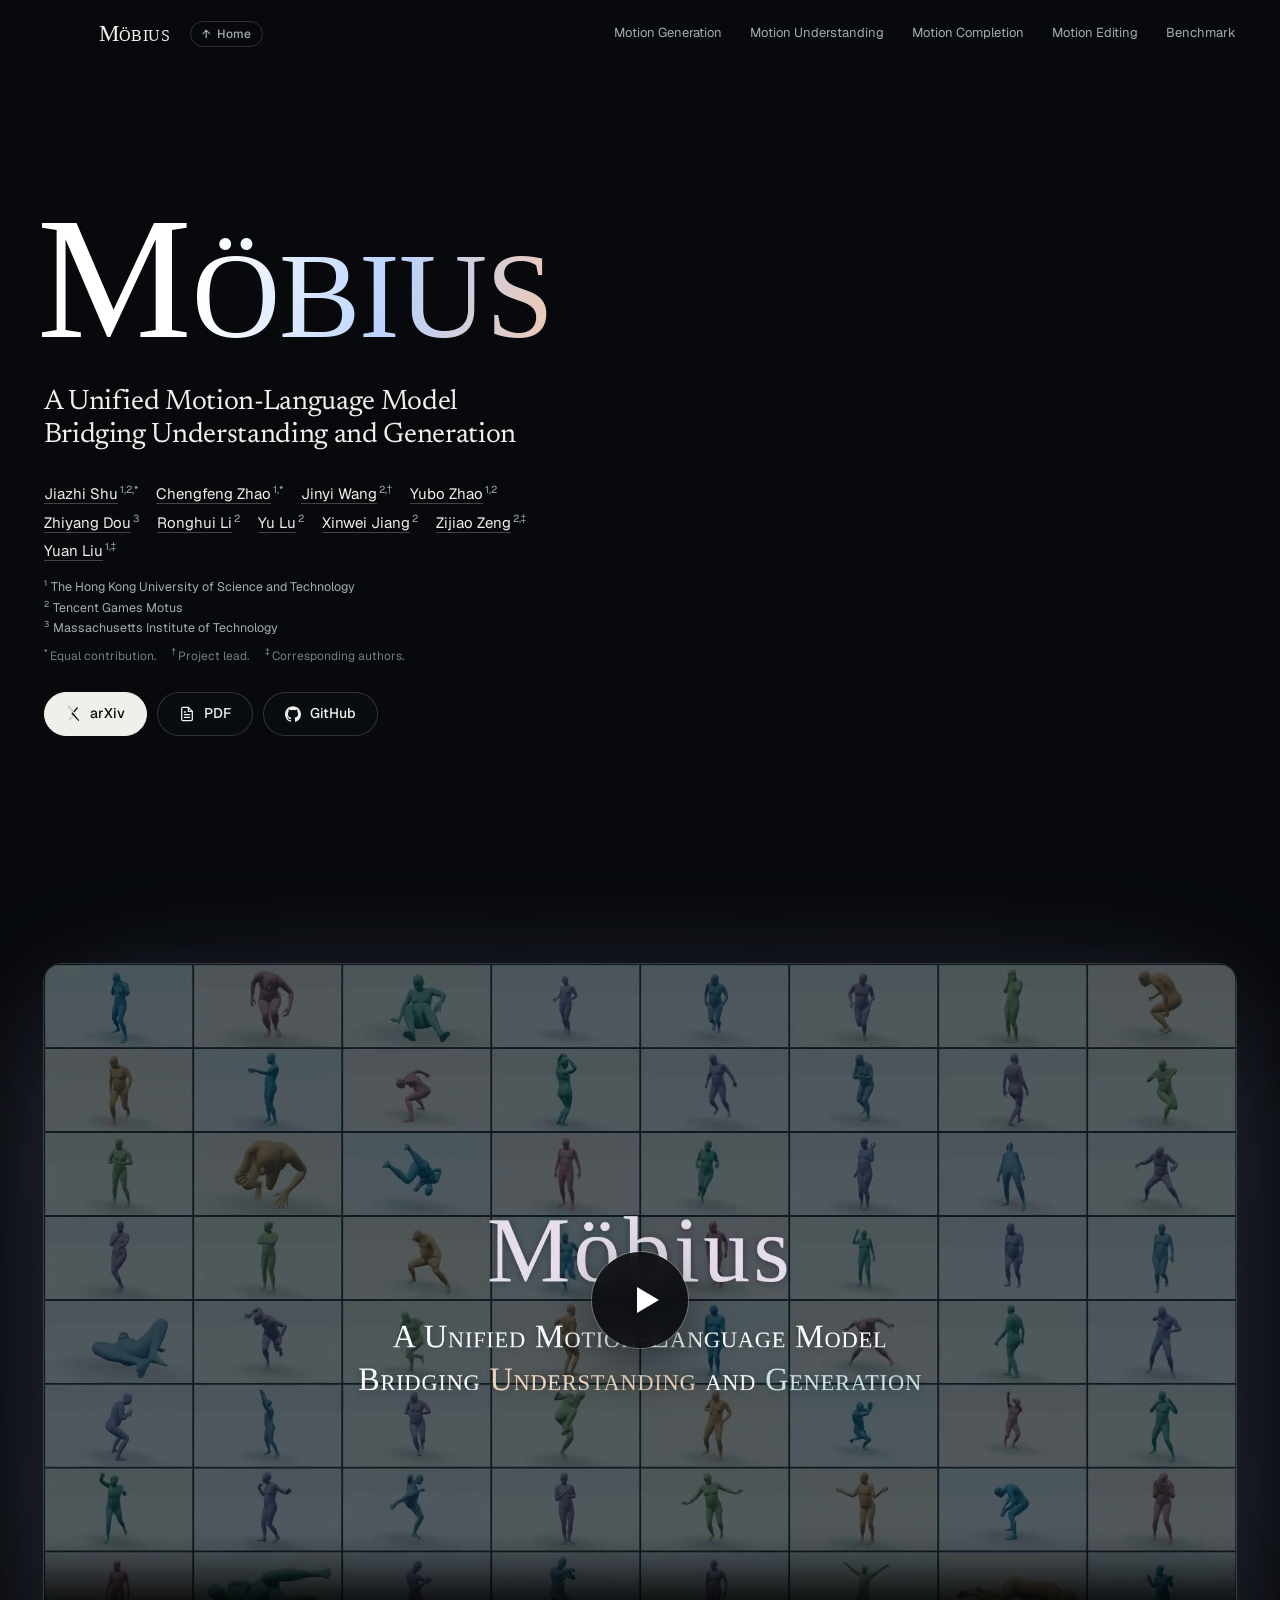
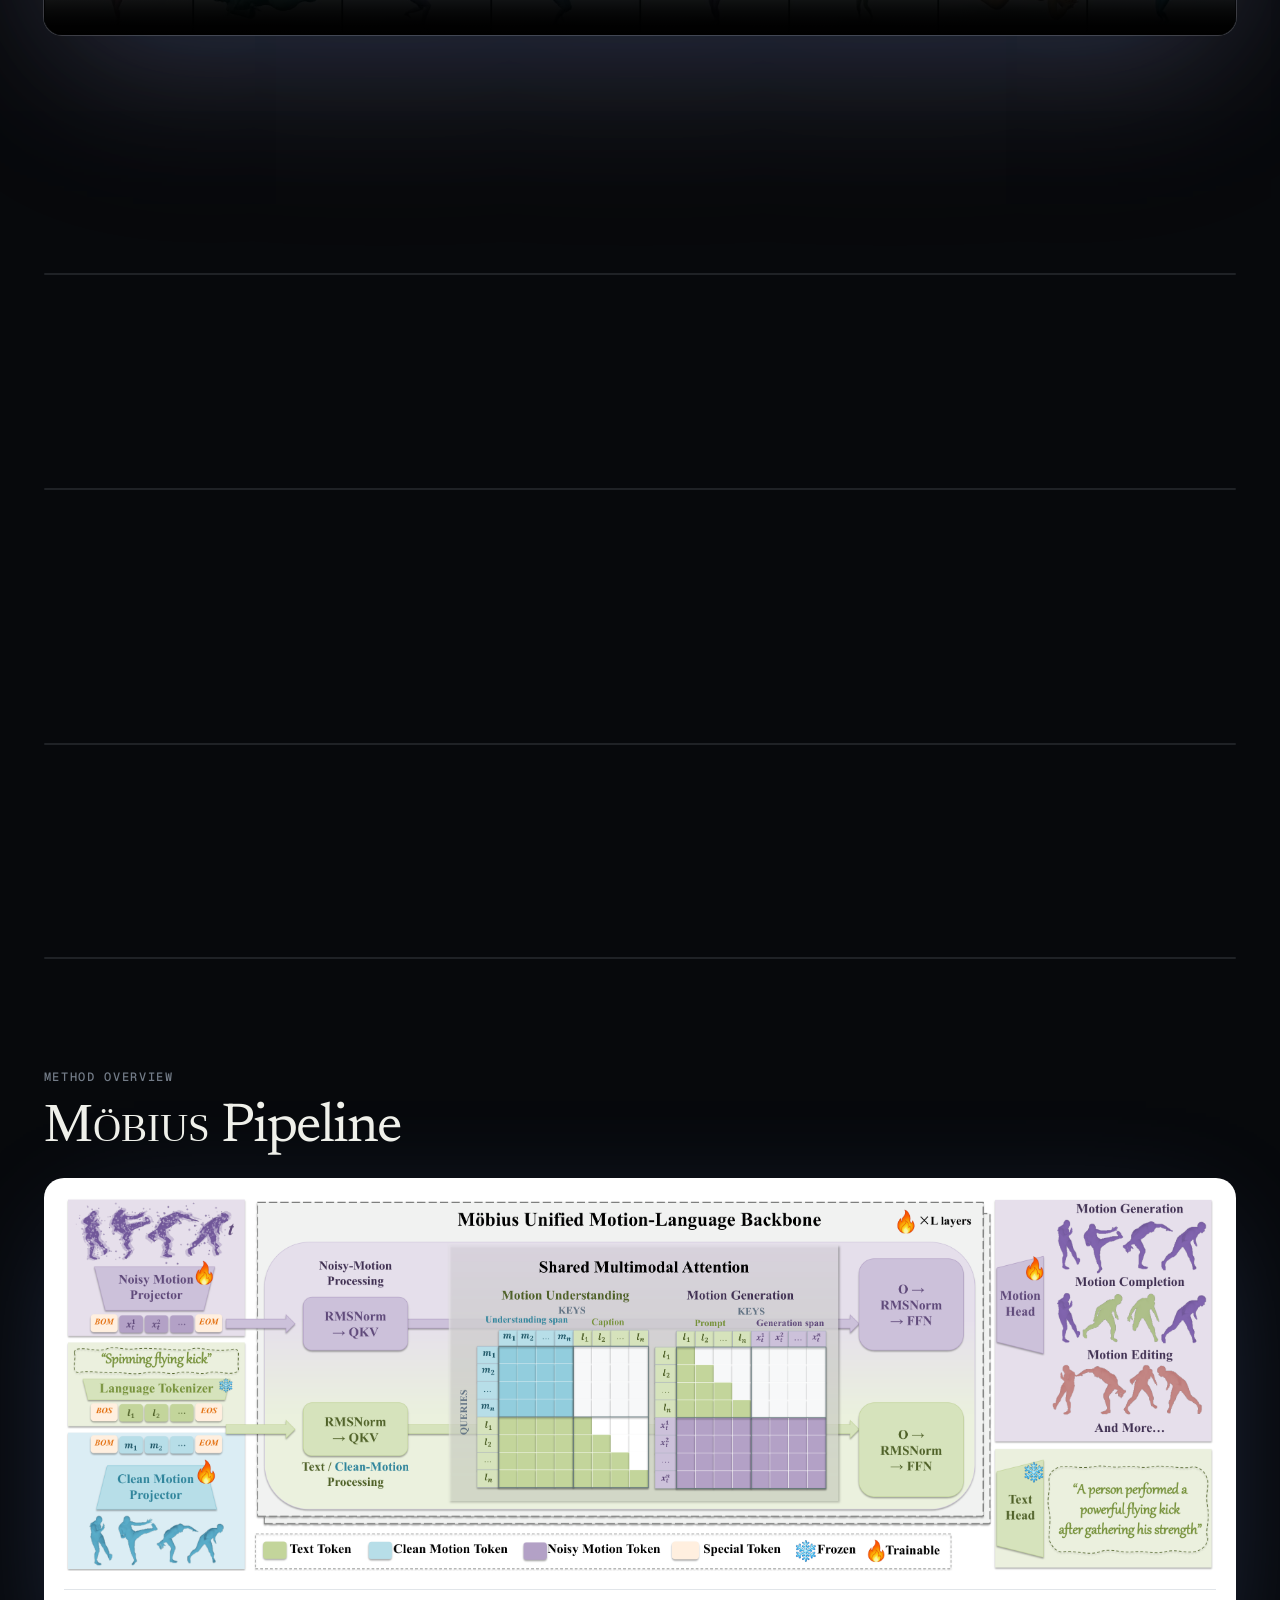
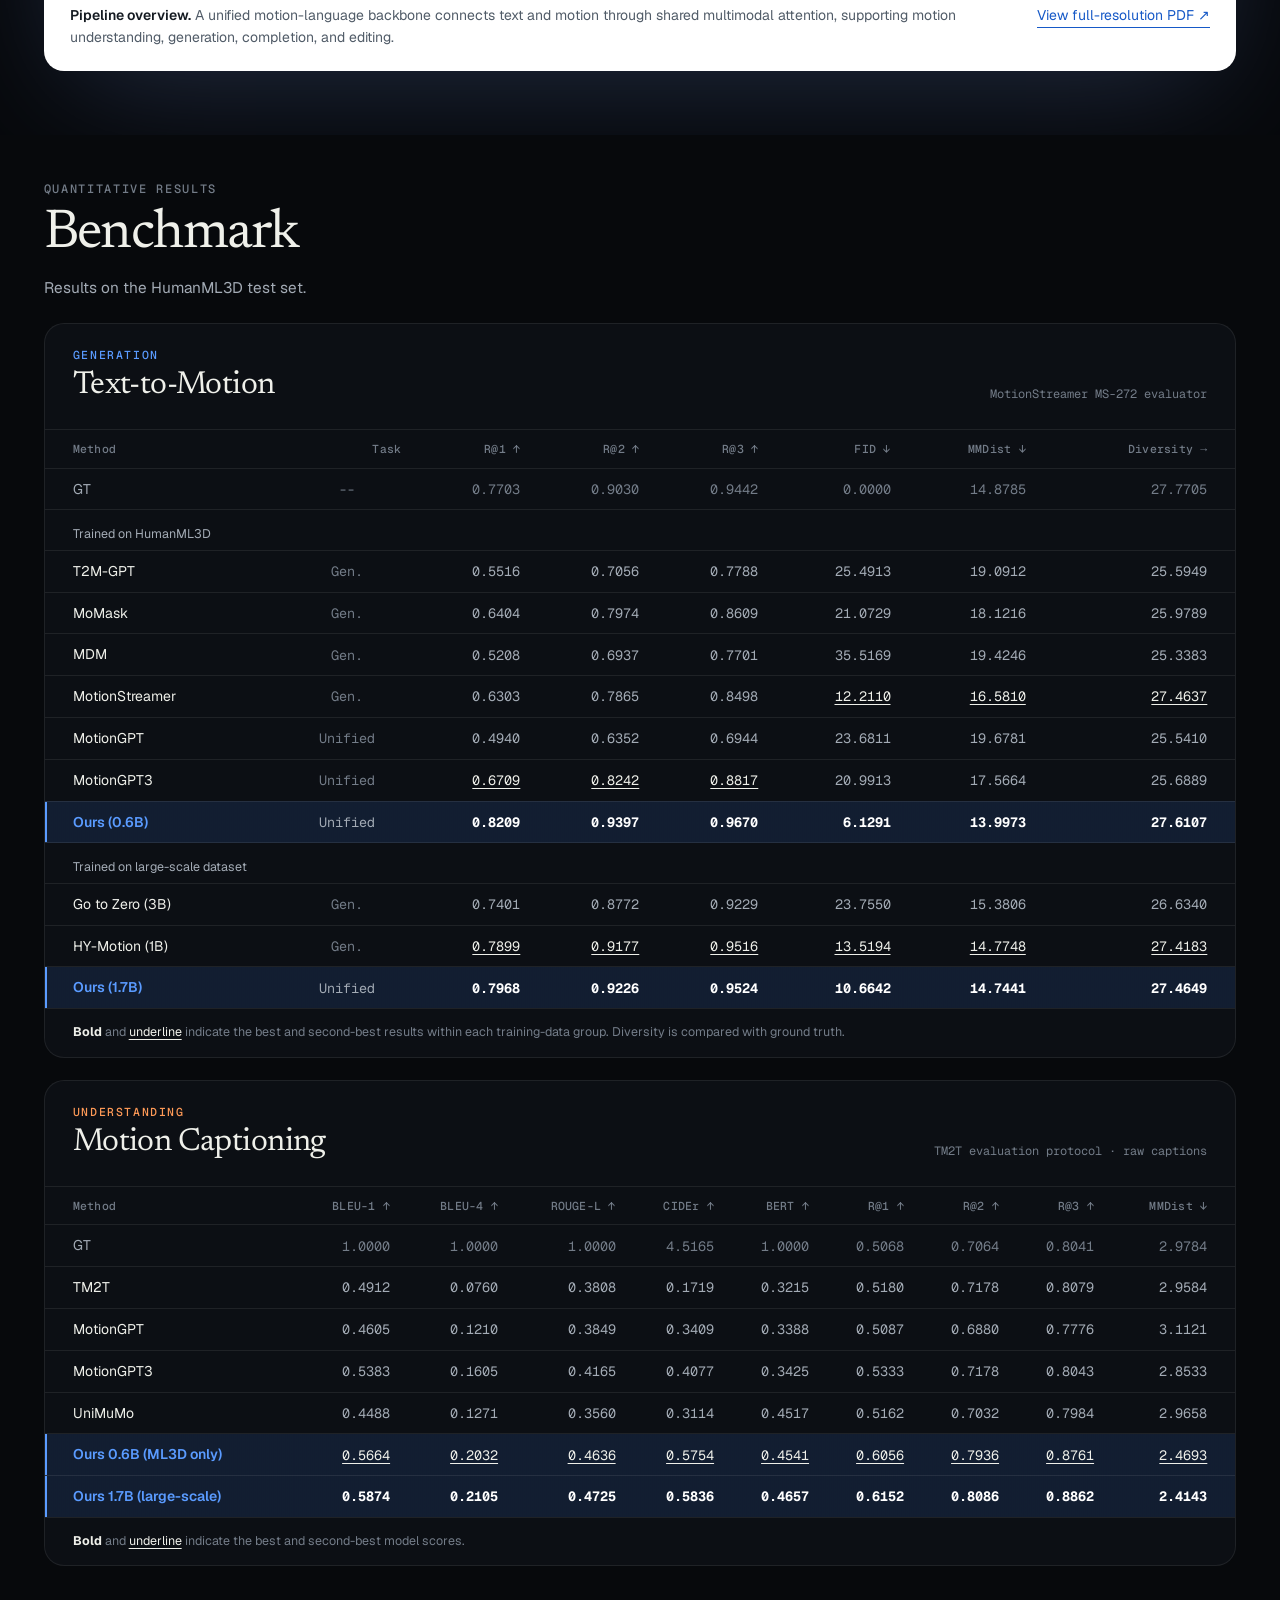
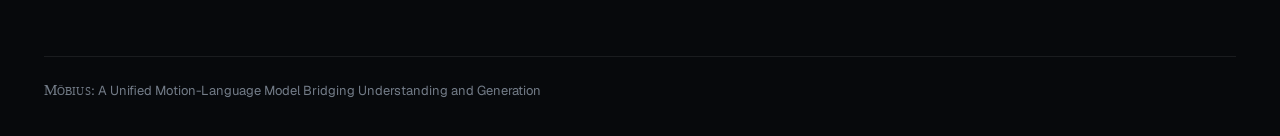
==== commit 46201d7e: "Use motion mosaic title as video poster" ====
--- a/index.html
+++ b/index.html
@@ -55,7 +55,7 @@
     </section>
     <section class="demo-video-section" id="demo-video" aria-label="Möbius demonstration video">
       <div class="video-frame">
-        <video width="1920" height="1080" controls playsinline preload="metadata" poster="./assets/mobius-full-demo-v4-poster.jpg" aria-label="Möbius demo: motion generation, understanding, editing, and a complete workflow"><source src="./assets/mobius-full-demo-v33-hd-compressed.mp4" type="video/mp4">Your browser does not support embedded video.</video>
+        <video width="1920" height="1080" controls playsinline preload="metadata" poster="./assets/mobius-full-demo-v33-mosaic-poster.jpg" aria-label="Möbius demo: motion generation, understanding, editing, and a complete workflow"><source src="./assets/mobius-full-demo-v33-hd-compressed.mp4" type="video/mp4">Your browser does not support embedded video.</video>
         <button class="video-play" type="button" aria-label="Play the Möbius demo video"><span aria-hidden="true"></span></button>
       </div>
     </section>
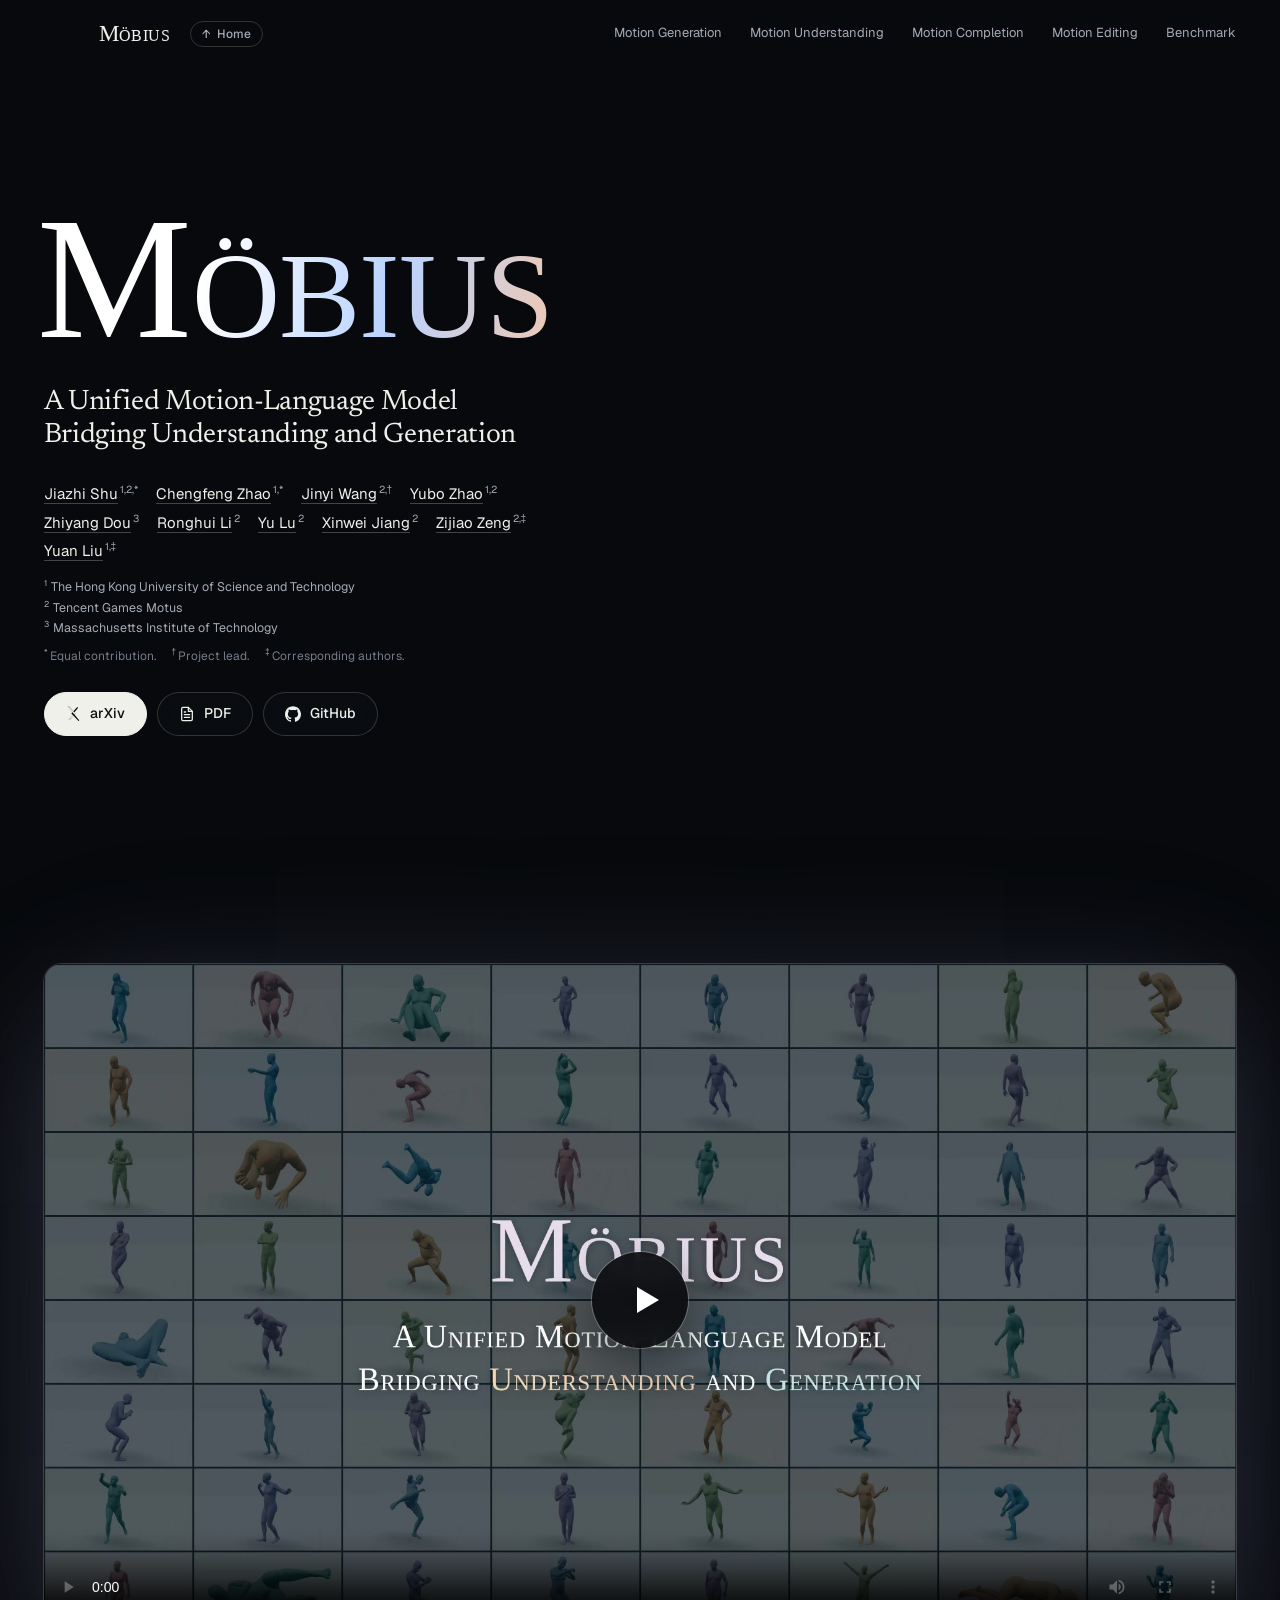
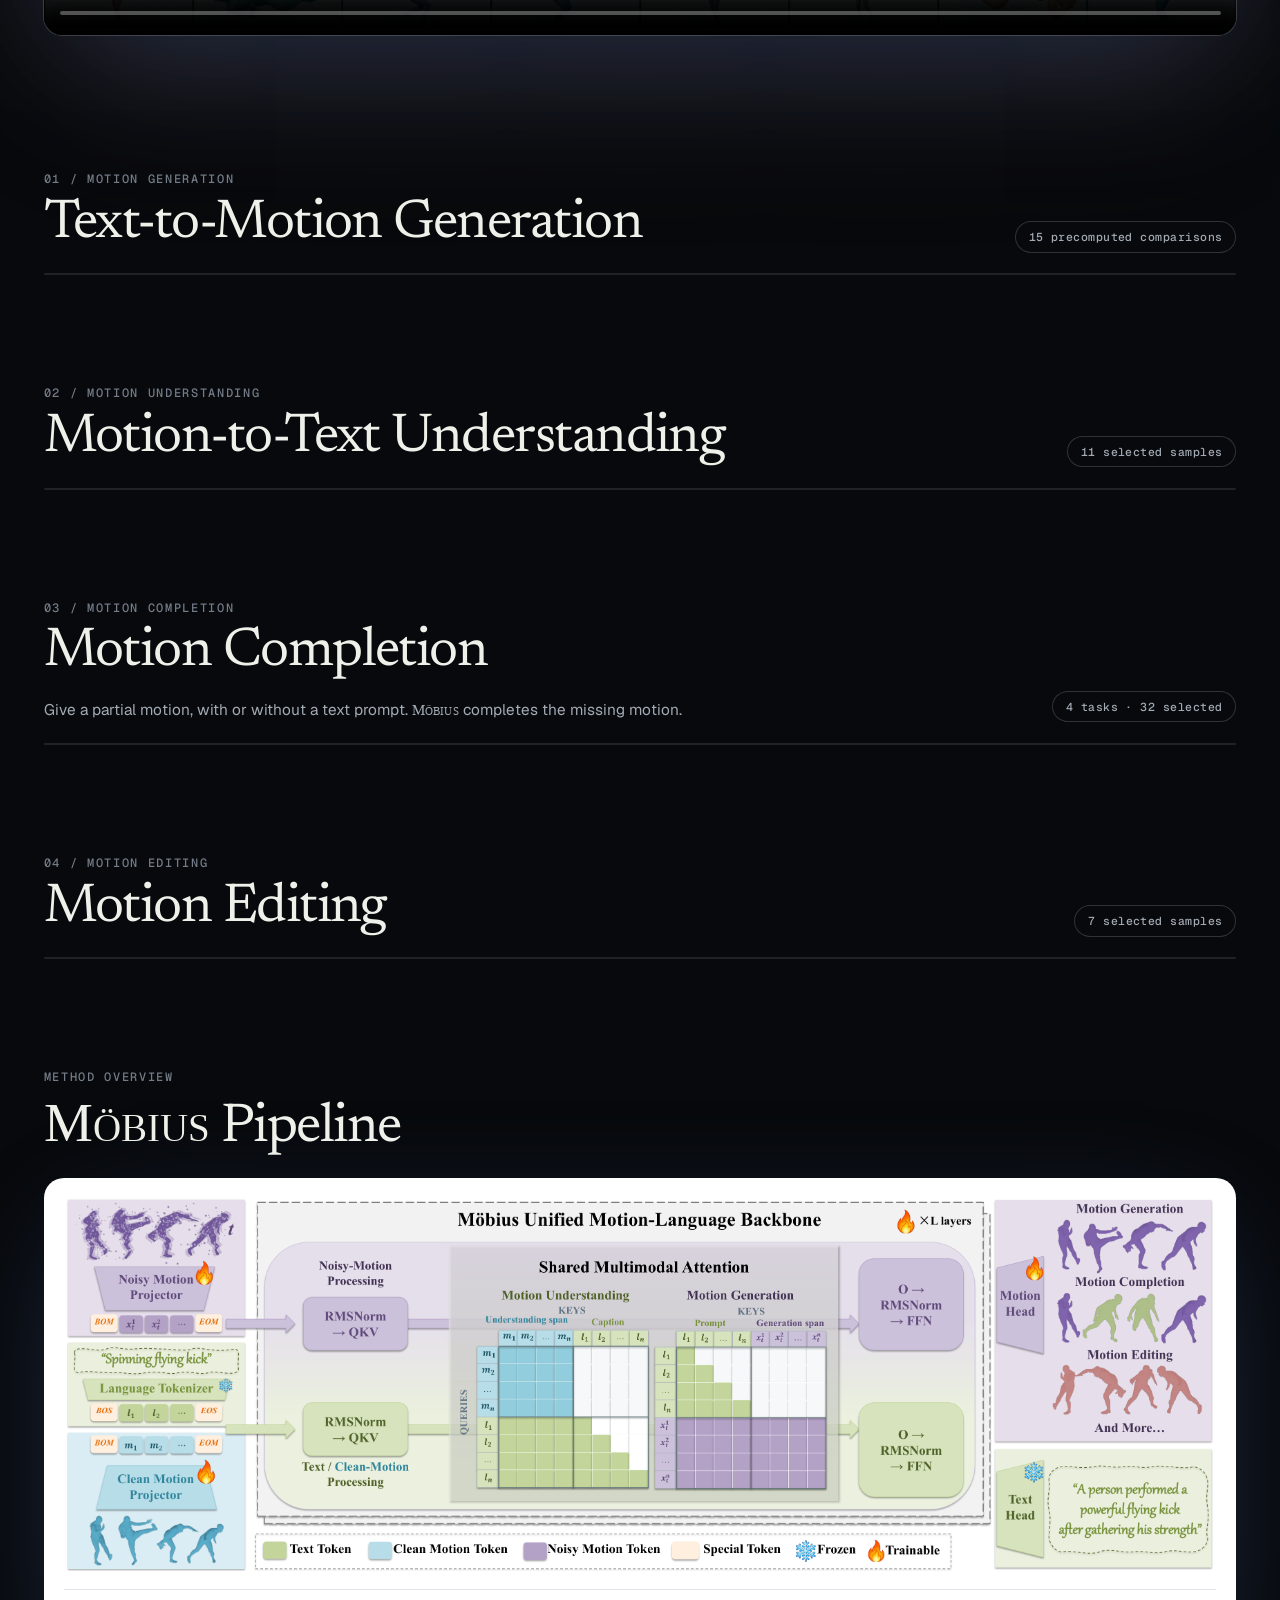
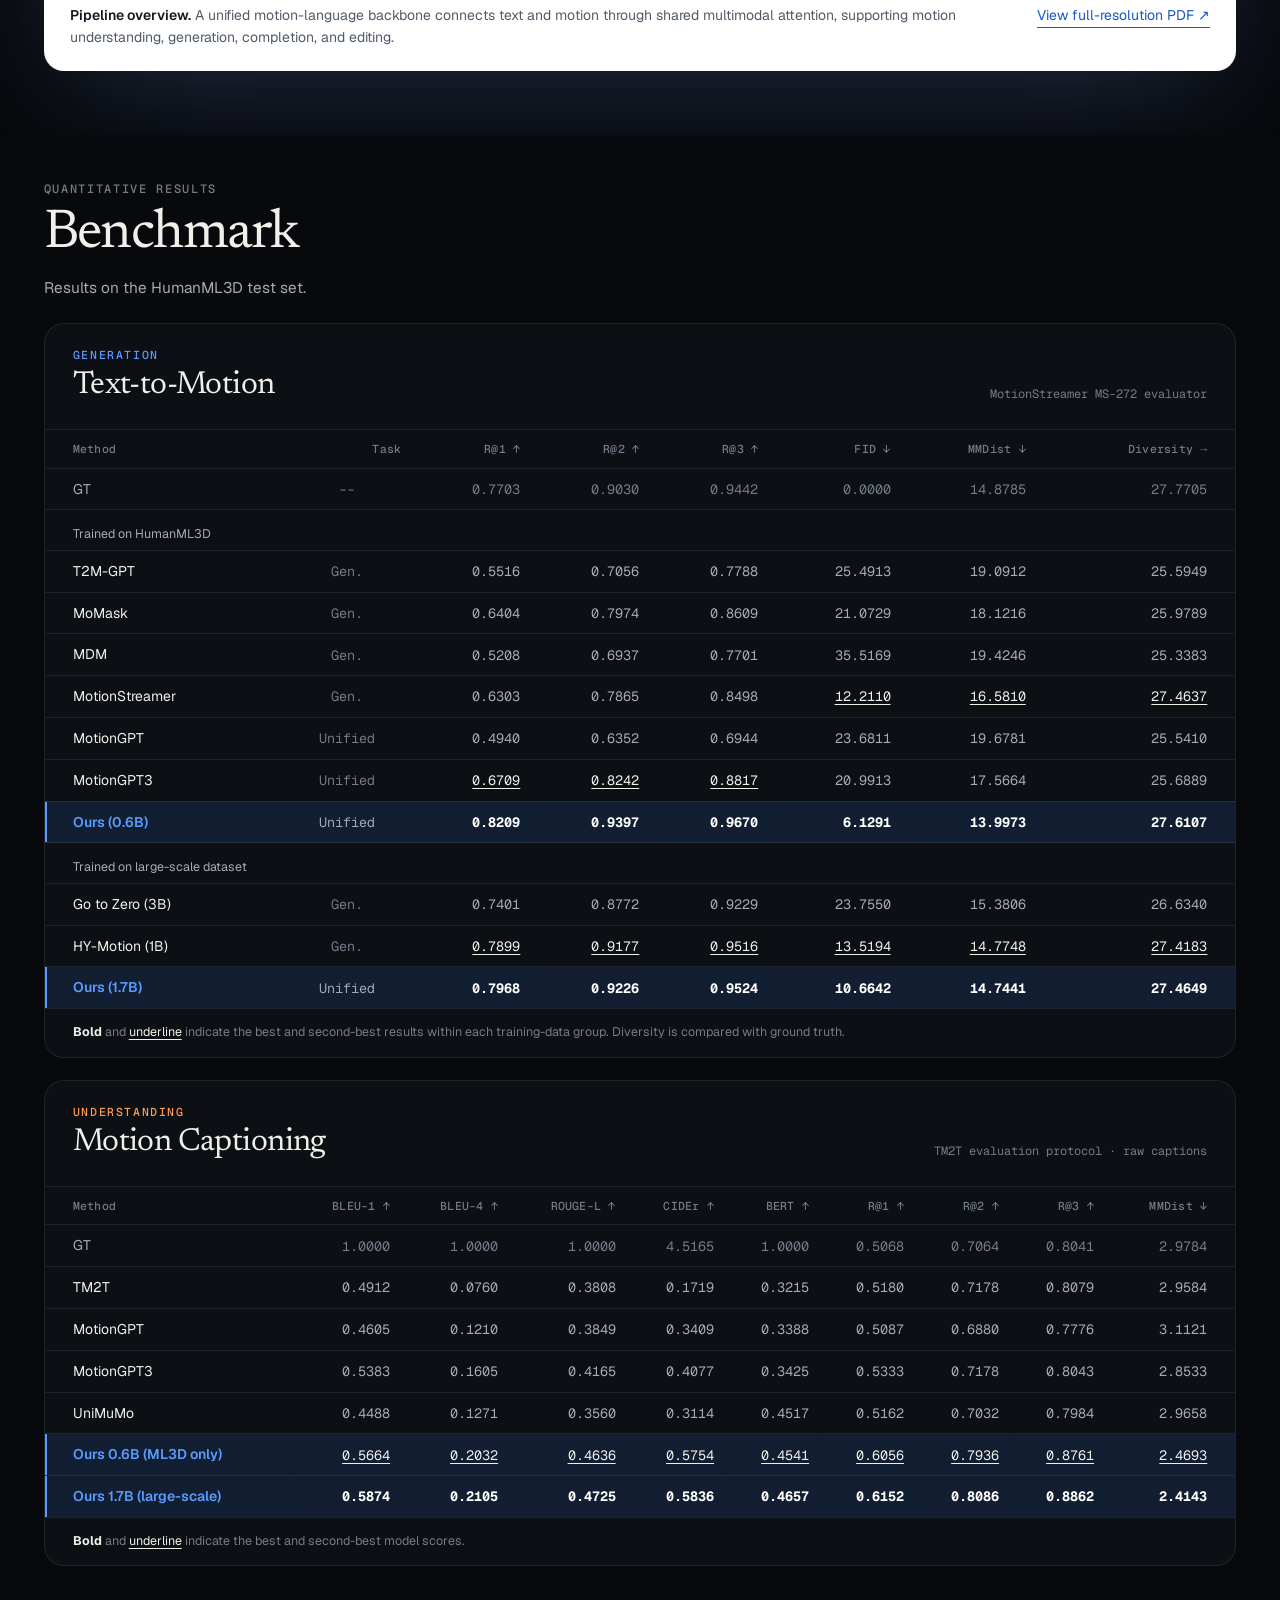
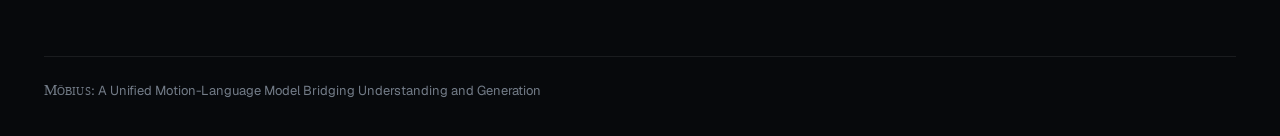
==== commit 01b7042e: "Match video opening title to small-caps project wordmark" ====
--- a/index.html
+++ b/index.html
@@ -55,7 +55,7 @@
     </section>
     <section class="demo-video-section" id="demo-video" aria-label="Möbius demonstration video">
       <div class="video-frame">
-        <video width="1920" height="1080" controls playsinline preload="metadata" poster="./assets/mobius-full-demo-v33-mosaic-poster.jpg" aria-label="Möbius demo: motion generation, understanding, editing, and a complete workflow"><source src="./assets/mobius-full-demo-v33-hd-compressed.mp4" type="video/mp4">Your browser does not support embedded video.</video>
+        <video width="1920" height="1080" controls playsinline preload="metadata" poster="./assets/mobius-full-demo-v34-smallcaps-poster.jpg" aria-label="Möbius demo: motion generation, understanding, editing, and a complete workflow"><source src="./assets/mobius-full-demo-v34-hd-compressed.mp4" type="video/mp4">Your browser does not support embedded video.</video>
         <button class="video-play" type="button" aria-label="Play the Möbius demo video"><span aria-hidden="true"></span></button>
       </div>
     </section>
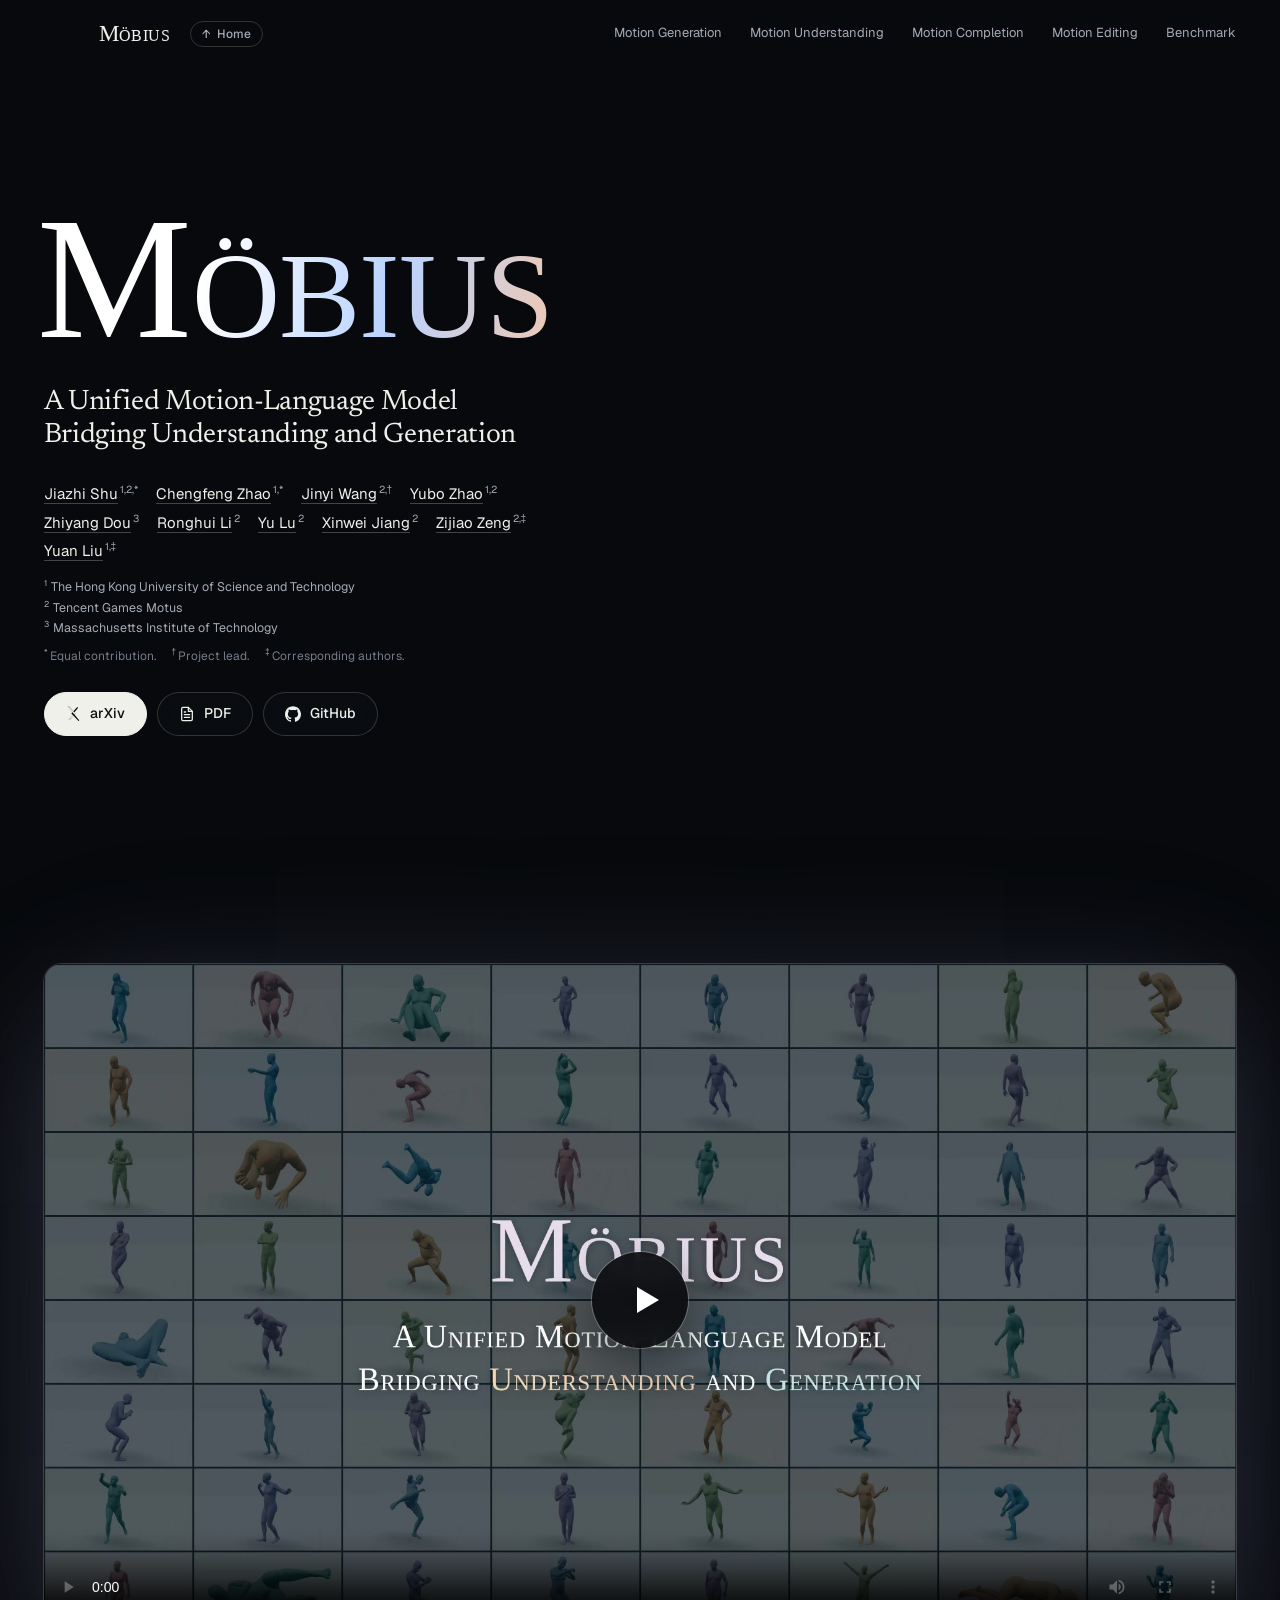
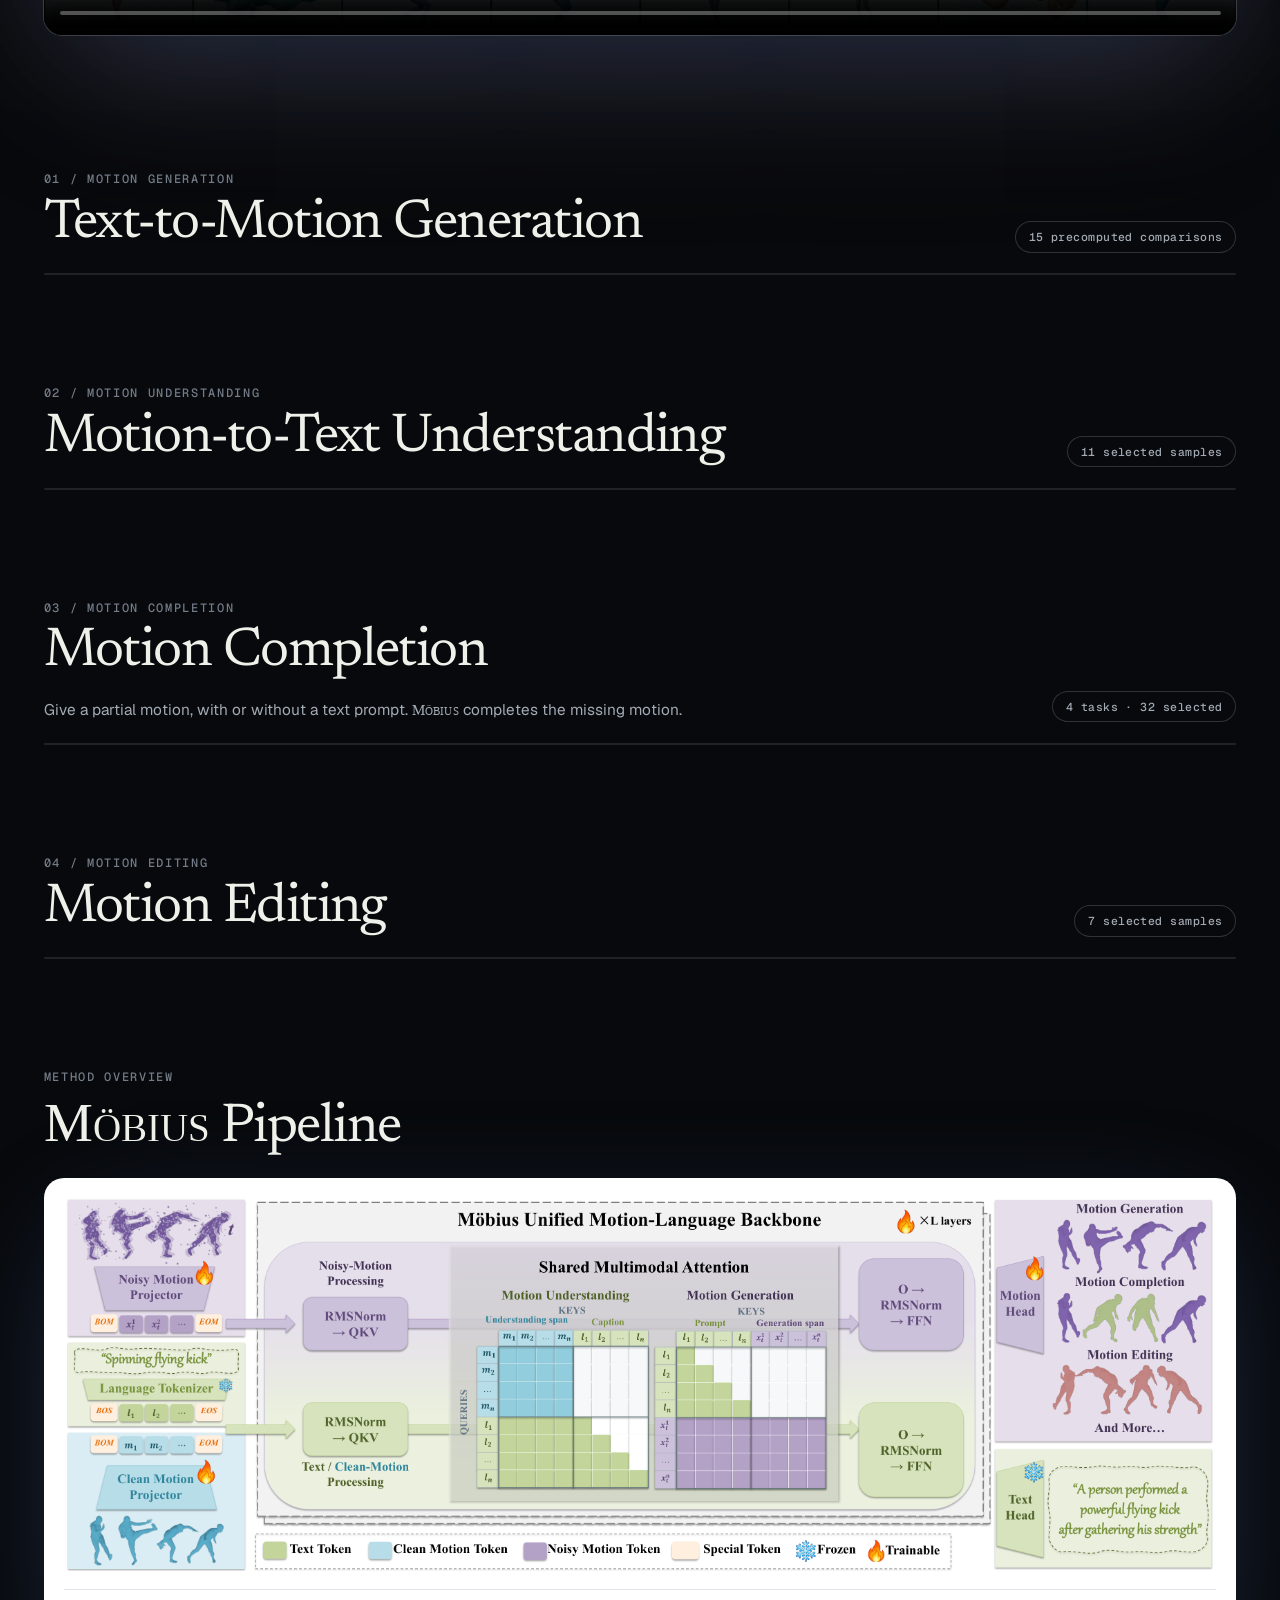
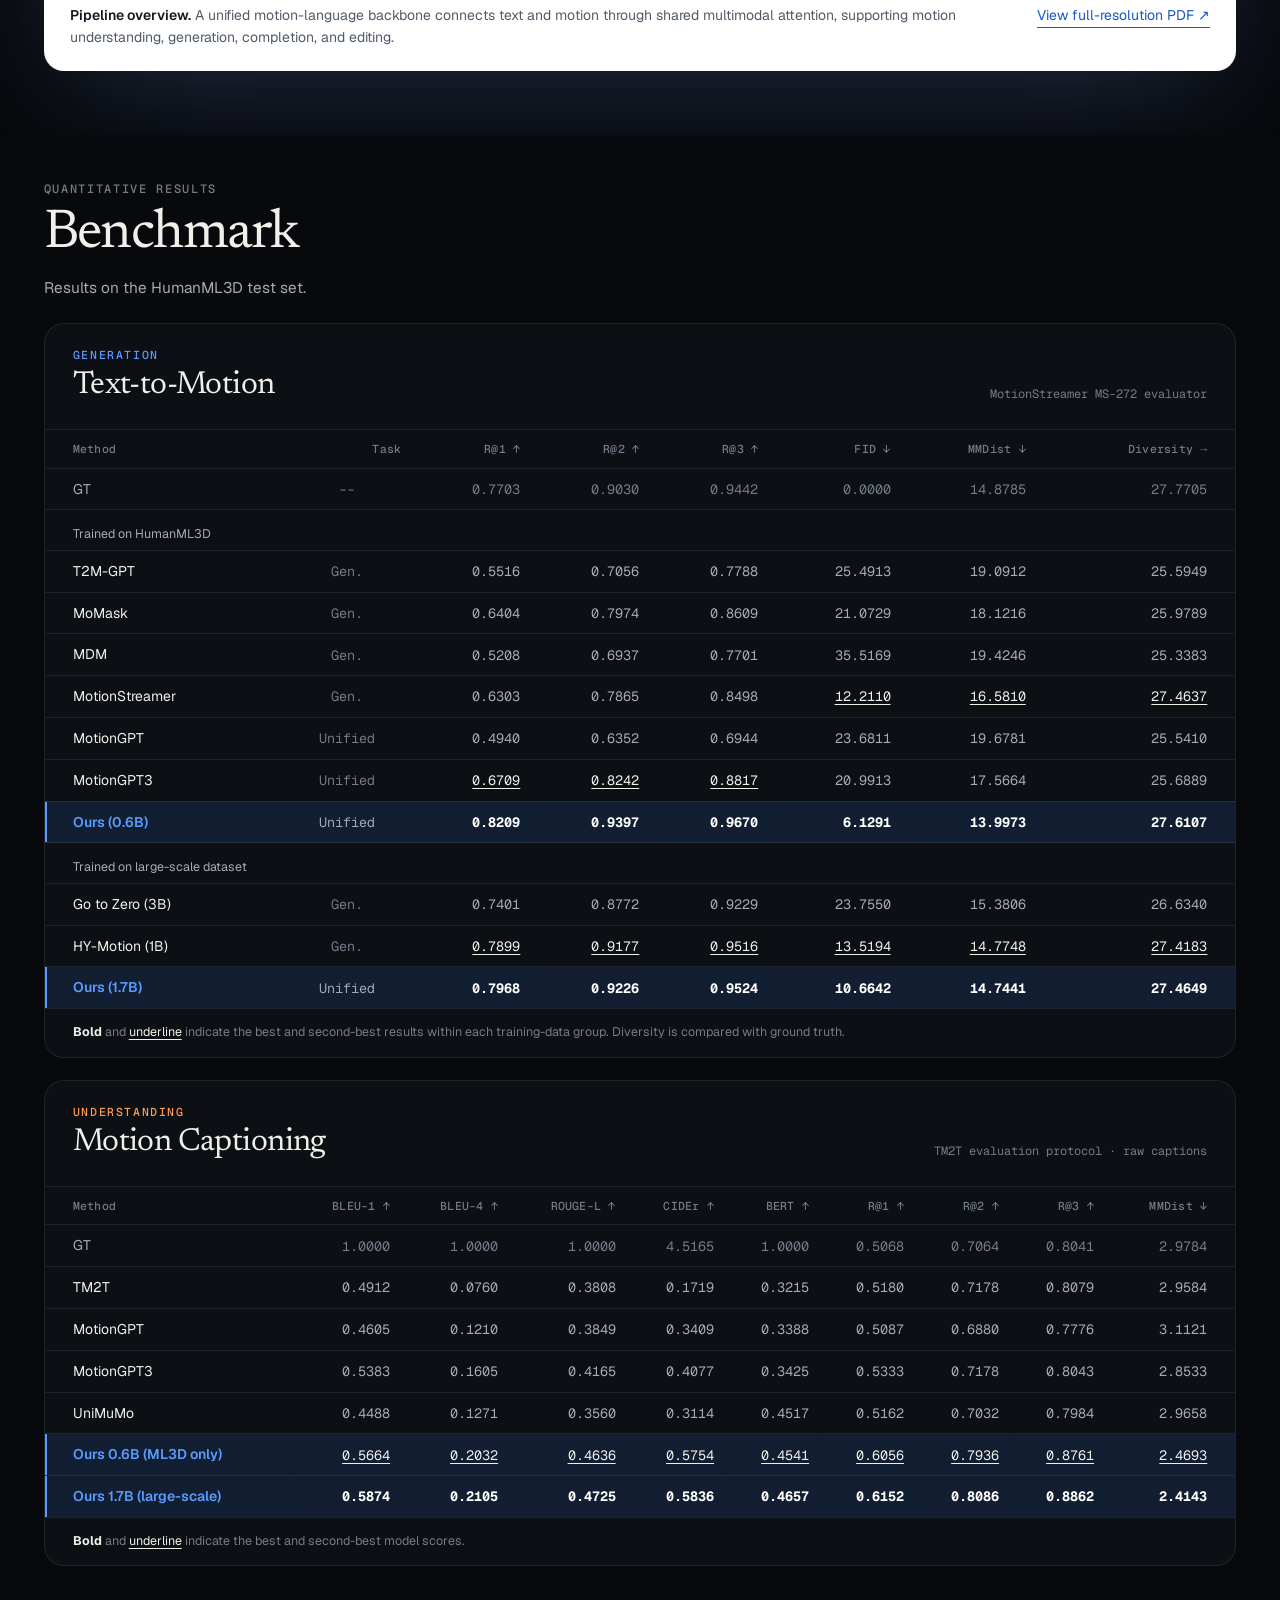
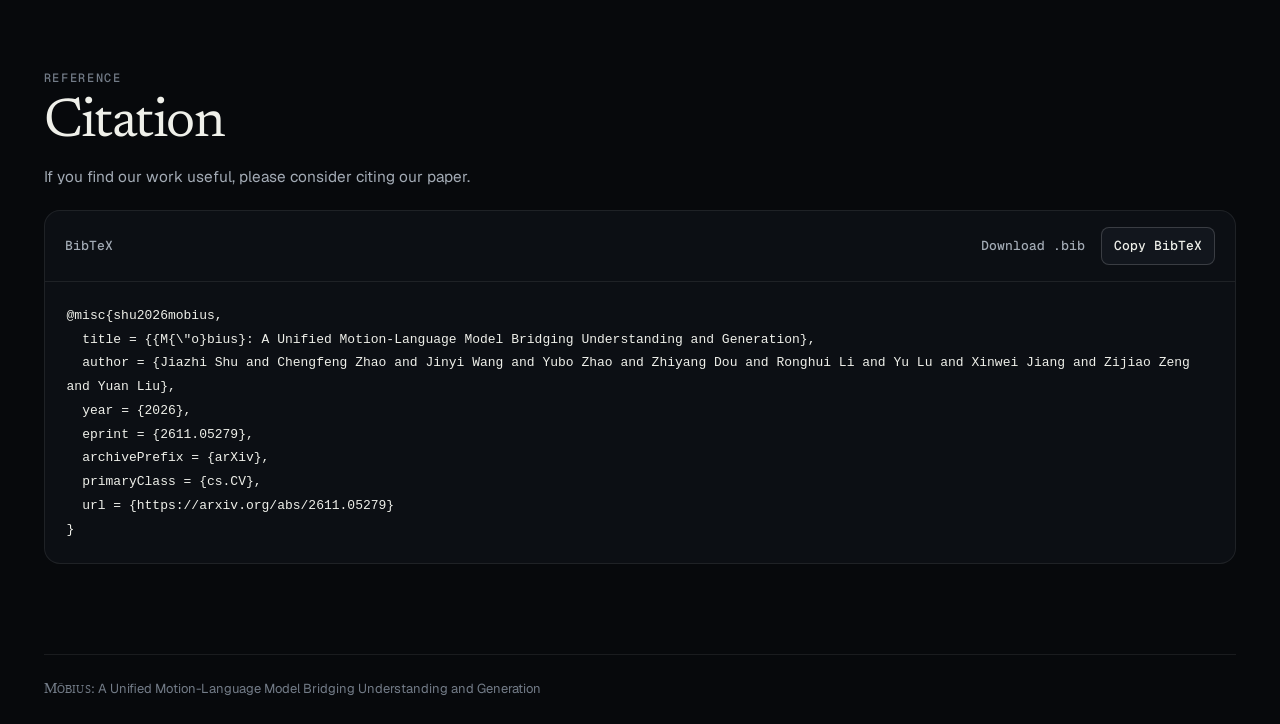
==== commit 8663ce08: "Add paper citation with copy and BibTeX download" ====
--- a/index.html
+++ b/index.html
@@ -8,7 +8,7 @@
   <link rel="icon" href="./assets/mobius-icon-square.svg?v=20261015" type="image/svg+xml">
   <link rel="preload" href="./assets/fonts/Geist-Variable.woff2" as="font" type="font/woff2" crossorigin>
   <link rel="preload" href="./assets/fonts/Newsreader-Variable.woff2" as="font" type="font/woff2" crossorigin>
-  <link rel="stylesheet" href="./src/redesign.css?v=20261106-newsreader-titles">
+  <link rel="stylesheet" href="./src/redesign.css?v=20261106-citation">
   <script type="importmap">{"imports":{"three":"./vendor/three/three.module.js"}}</script>
   <script>
     window.MOBIUS_VIEWER_THEME = {
@@ -111,6 +111,22 @@
         <p class="benchmark-note"><strong>Bold</strong> and <span class="second">underline</span> indicate the best and second-best model scores.</p>
       </article>
     </section>
+    <section class="citation-section" id="citation" aria-labelledby="citation-heading">
+      <div class="benchmark-heading"><p class="eyebrow">REFERENCE</p><h2 id="citation-heading">Citation</h2><p>If you find our work useful, please consider citing our paper.</p></div>
+      <div class="citation-card">
+        <div class="citation-toolbar"><span>BibTeX</span><div><a href="./assets/mobius.bib" download="mobius.bib">Download .bib</a><button type="button" id="copy-citation">Copy BibTeX</button></div></div>
+        <pre tabindex="0" aria-label="BibTeX citation"><code id="citation-code">@misc{shu2026mobius,
+  title = {{M{\&quot;o}bius}: A Unified Motion-Language Model Bridging Understanding and Generation},
+  author = {Jiazhi Shu and Chengfeng Zhao and Jinyi Wang and Yubo Zhao and Zhiyang Dou and Ronghui Li and Yu Lu and Xinwei Jiang and Zijiao Zeng and Yuan Liu},
+  year = {2026},
+  eprint = {2611.05279},
+  archivePrefix = {arXiv},
+  primaryClass = {cs.CV},
+  url = {https://arxiv.org/abs/2611.05279}
+}</code></pre>
+        <p id="citation-status" class="citation-status" role="status" aria-live="polite"></p>
+      </div>
+    </section>
     <footer><span><span class="mobius-name">Möbius</span>: A Unified Motion-Language Model Bridging Understanding and Generation</span></footer>
   </main>
   <template id="viewer-template"><div class="case-nav"><div><span class="case-eyebrow">EXAMPLE</span><span id="case-count">01 / 08</span></div><div class="case-controls"><button id="previous-case" aria-label="Previous example">←</button><label class="sr-only" for="case-select">Choose example</label><select id="case-select" class="sr-only"></select><button id="next-case" aria-label="Next example">→</button></div></div>      <div class="studio-body">
@@ -139,6 +155,6 @@
   <noscript>This interactive viewer needs JavaScript enabled.</noscript>
   <script type="module" src="./src/studio-app.js?v=20261106"></script>
   <script type="module" src="./src/studio-preview.js?v=20261015-simple-intro"></script>
-  <script type="module" src="./src/redesign.js?v=20261106"></script>
+  <script type="module" src="./src/redesign.js?v=20261106-citation"></script>
 </body>
 </html>
--- a/src/redesign.css
+++ b/src/redesign.css
@@ -346,3 +346,13 @@
   *,*::before,*::after{animation:none!important;transition:none!important}
   .reveal-ready{opacity:1;transform:none}
 }
+
+.citation-section{padding:40px var(--gutter) 64px}
+.citation-card{border:1px solid var(--line);border-radius:16px;background:var(--panel);overflow:hidden}
+.citation-toolbar{display:flex;align-items:center;justify-content:space-between;flex-wrap:wrap;gap:12px;padding:16px 20px;border-bottom:1px solid var(--line);font:500 13px/1.5 var(--mono);color:var(--muted)}
+.citation-toolbar>div{display:flex;align-items:center;gap:16px}
+.citation-toolbar a:hover{color:var(--text)}
+.citation-toolbar button{padding:8px 12px;border:1px solid var(--line-strong);border-radius:8px;background:var(--panel-2);color:var(--text);font:inherit;cursor:pointer}
+.citation-card pre{margin:0;padding:22px;white-space:pre-wrap;overflow-wrap:anywhere;font:400 13px/1.75 var(--mono);color:var(--text)}
+.citation-status{margin:0;padding:0 22px;color:var(--muted);font-size:13px}
+.citation-status:not(:empty){padding-bottom:16px}
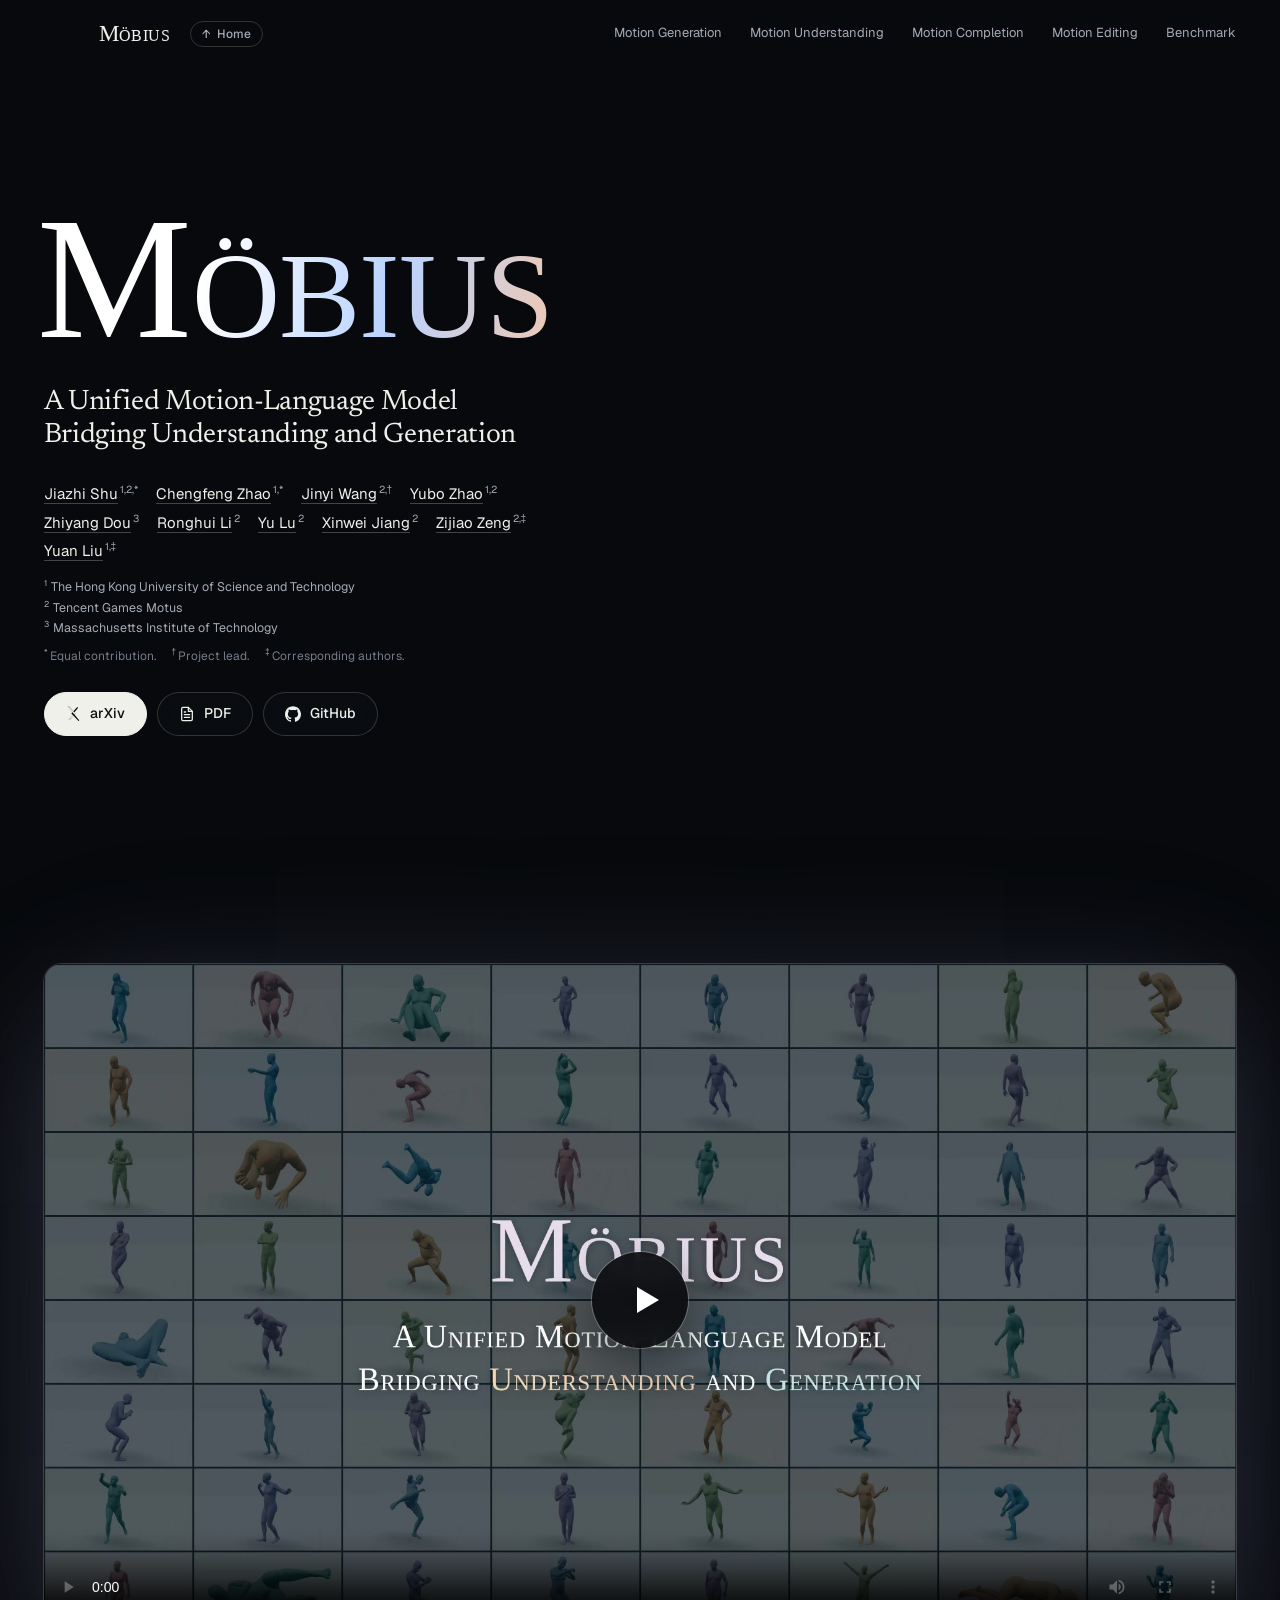
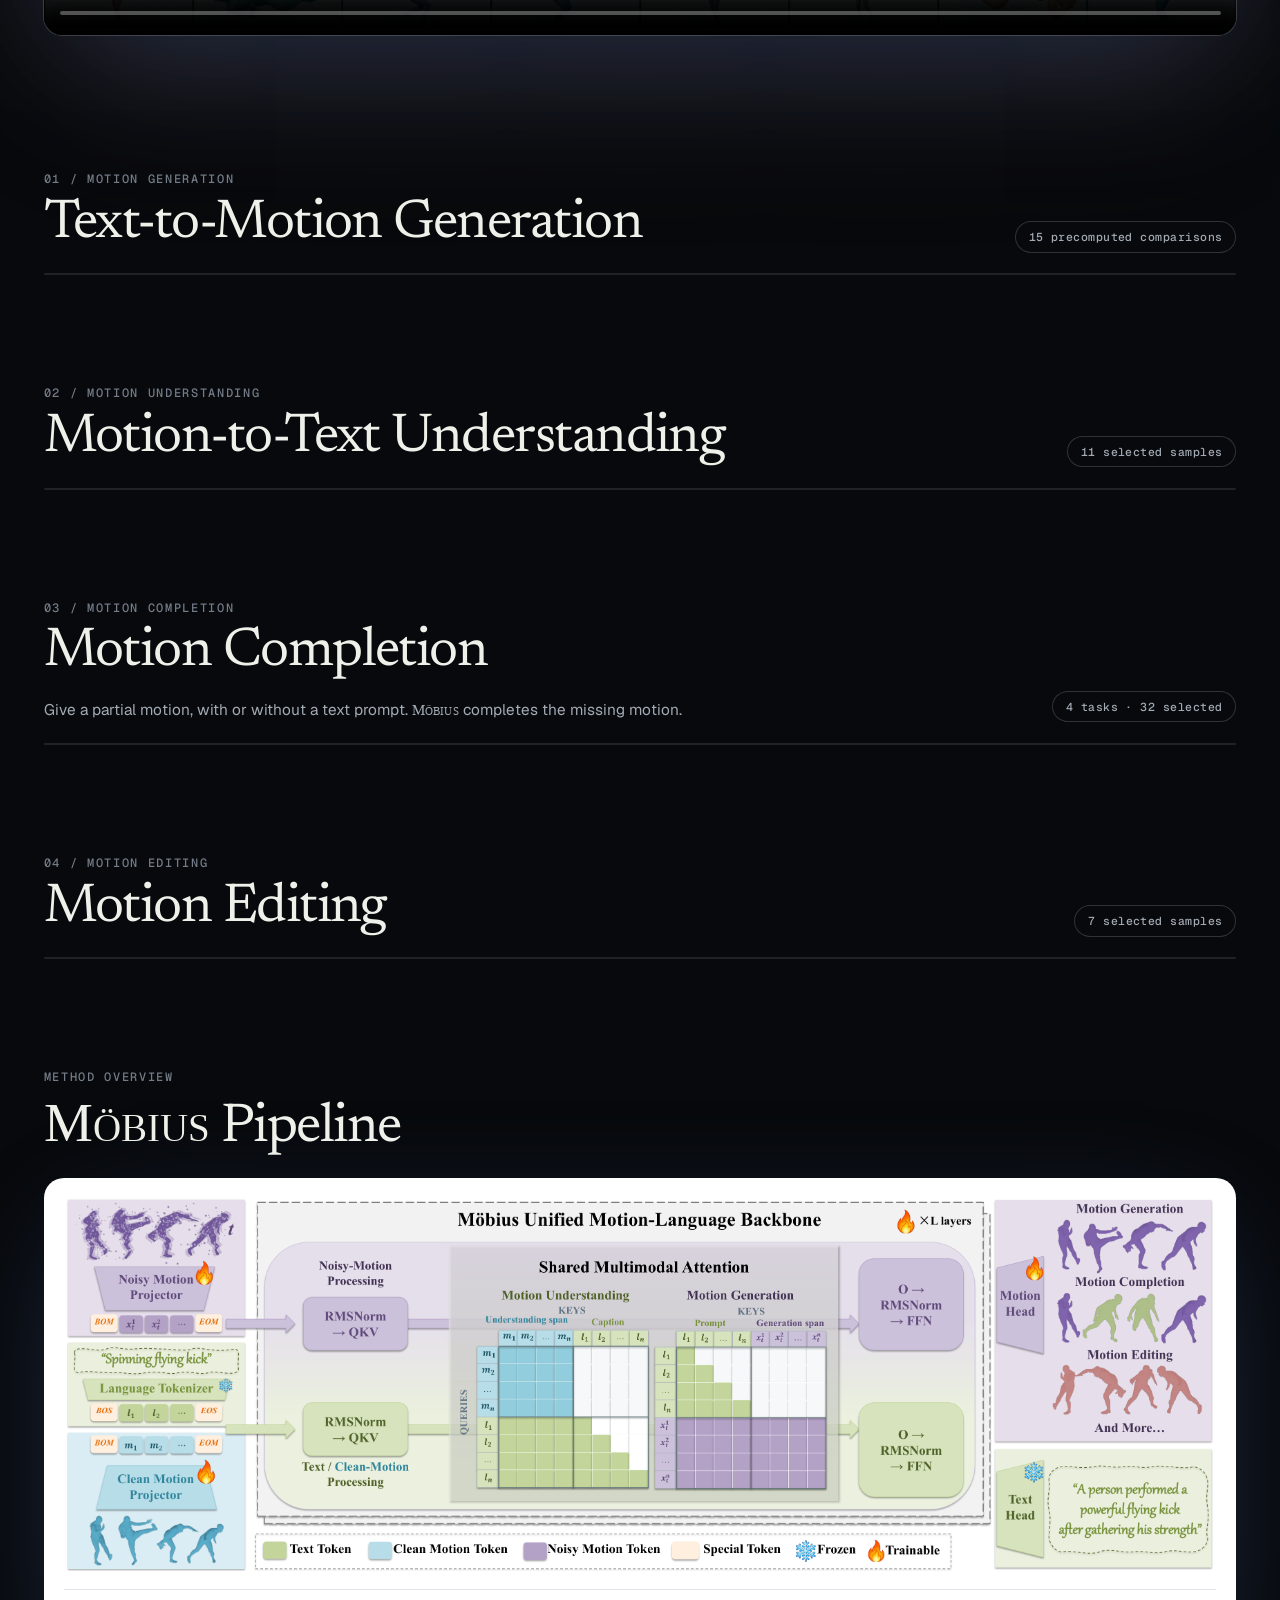
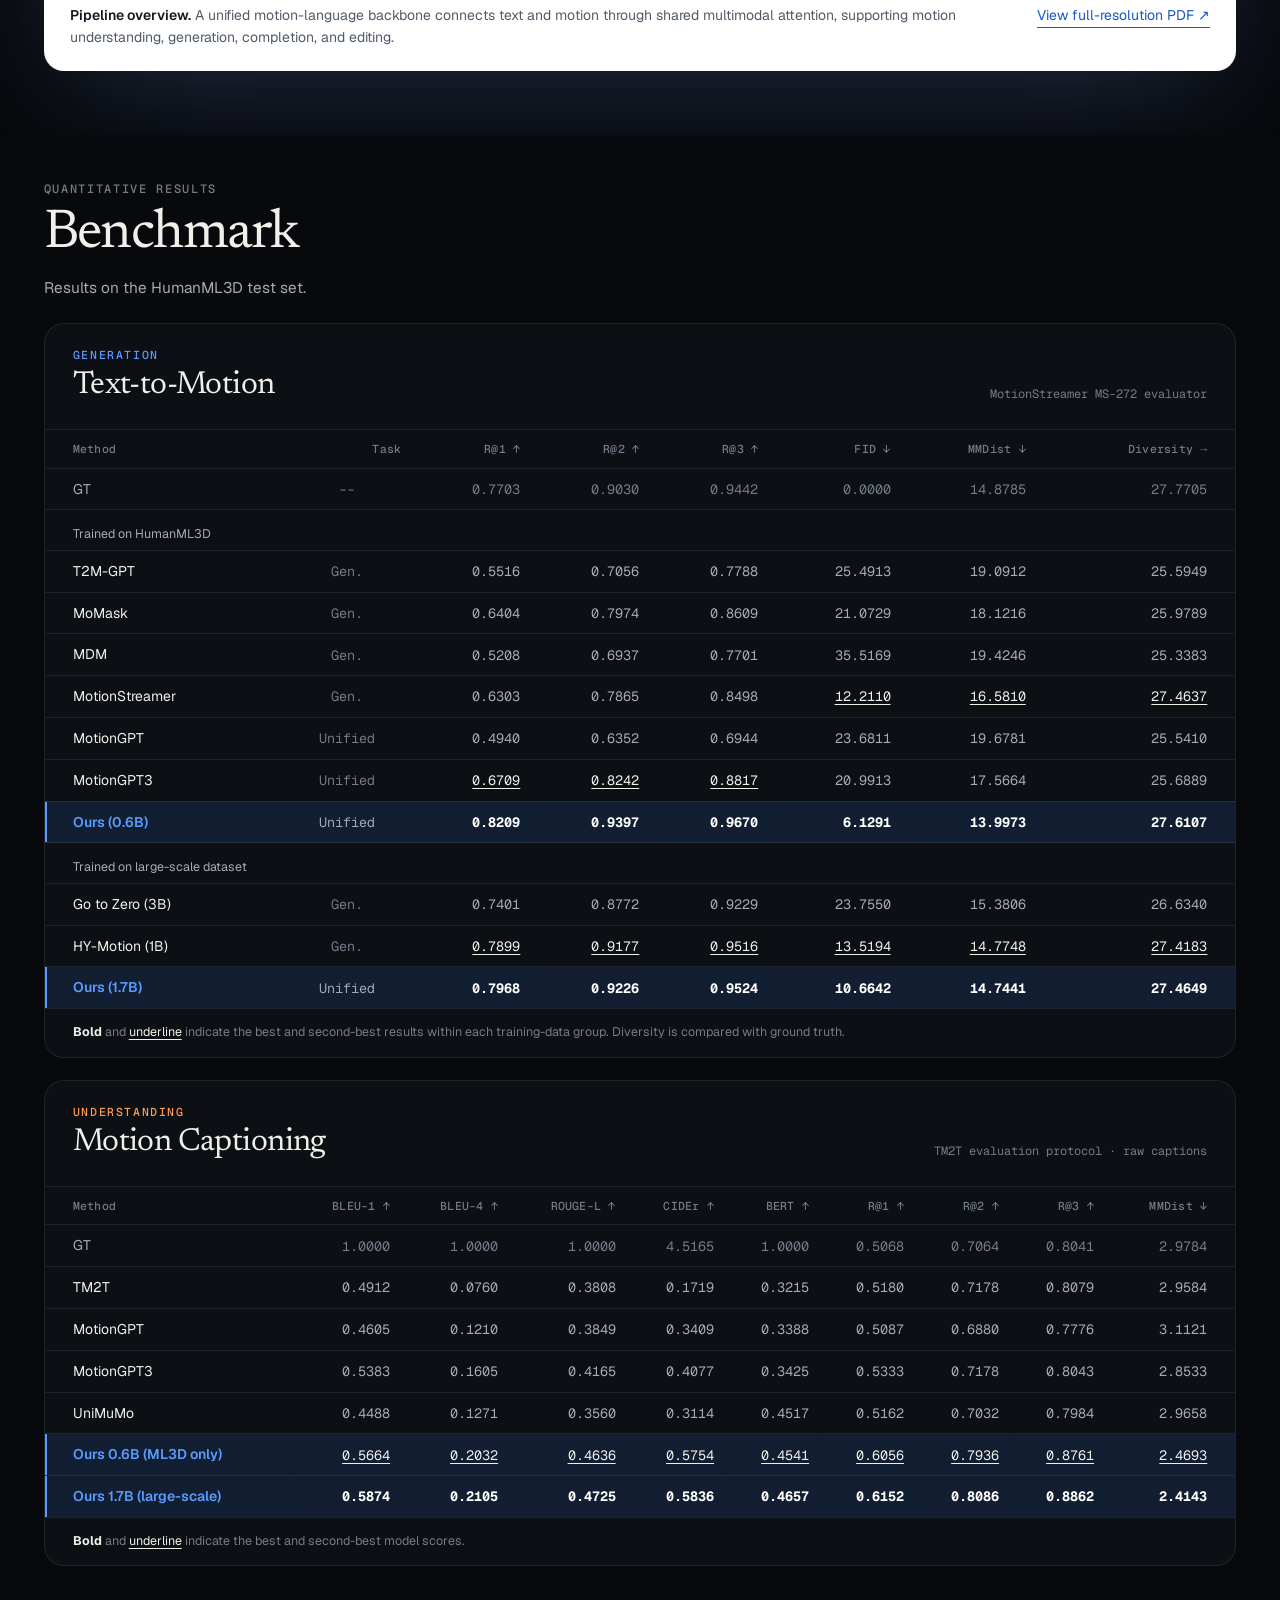
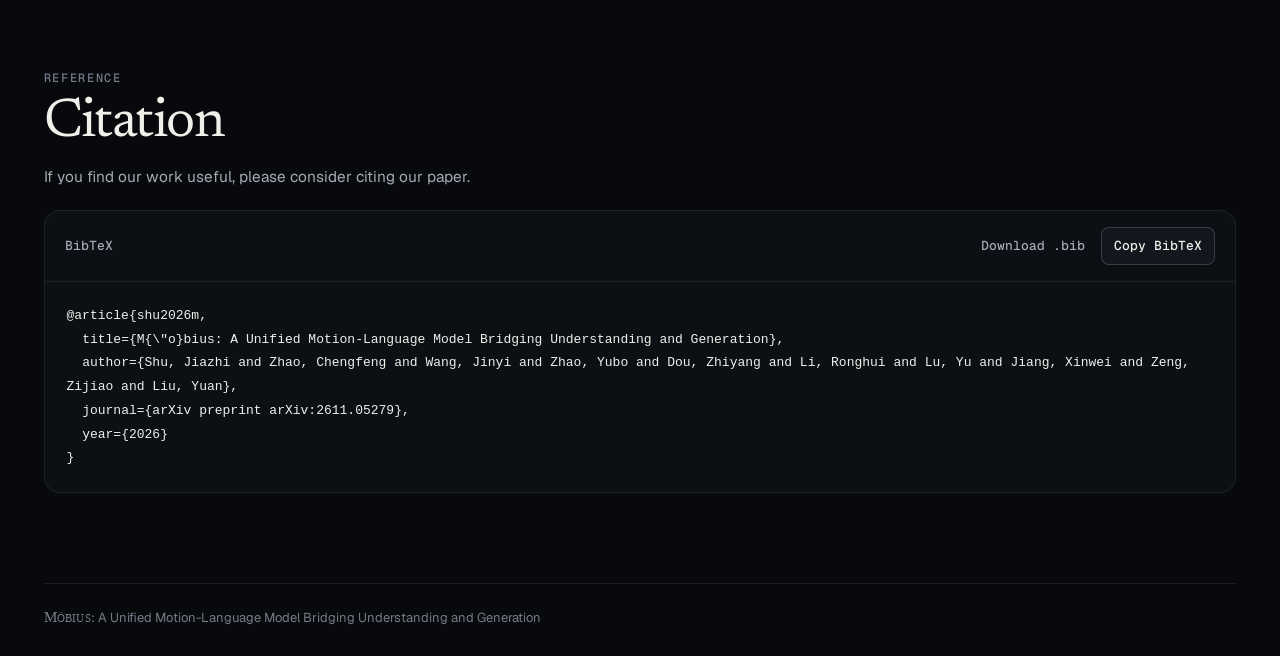
==== commit 104af920: "Use Google Scholar article citation" ====
--- a/index.html
+++ b/index.html
@@ -115,14 +115,11 @@
       <div class="benchmark-heading"><p class="eyebrow">REFERENCE</p><h2 id="citation-heading">Citation</h2><p>If you find our work useful, please consider citing our paper.</p></div>
       <div class="citation-card">
         <div class="citation-toolbar"><span>BibTeX</span><div><a href="./assets/mobius.bib" download="mobius.bib">Download .bib</a><button type="button" id="copy-citation">Copy BibTeX</button></div></div>
-        <pre tabindex="0" aria-label="BibTeX citation"><code id="citation-code">@misc{shu2026mobius,
-  title = {{M{\&quot;o}bius}: A Unified Motion-Language Model Bridging Understanding and Generation},
-  author = {Jiazhi Shu and Chengfeng Zhao and Jinyi Wang and Yubo Zhao and Zhiyang Dou and Ronghui Li and Yu Lu and Xinwei Jiang and Zijiao Zeng and Yuan Liu},
-  year = {2026},
-  eprint = {2611.05279},
-  archivePrefix = {arXiv},
-  primaryClass = {cs.CV},
-  url = {https://arxiv.org/abs/2611.05279}
+        <pre tabindex="0" aria-label="BibTeX citation"><code id="citation-code">@article{shu2026m,
+  title={M{\&quot;o}bius: A Unified Motion-Language Model Bridging Understanding and Generation},
+  author={Shu, Jiazhi and Zhao, Chengfeng and Wang, Jinyi and Zhao, Yubo and Dou, Zhiyang and Li, Ronghui and Lu, Yu and Jiang, Xinwei and Zeng, Zijiao and Liu, Yuan},
+  journal={arXiv preprint arXiv:2611.05279},
+  year={2026}
 }</code></pre>
         <p id="citation-status" class="citation-status" role="status" aria-live="polite"></p>
       </div>
